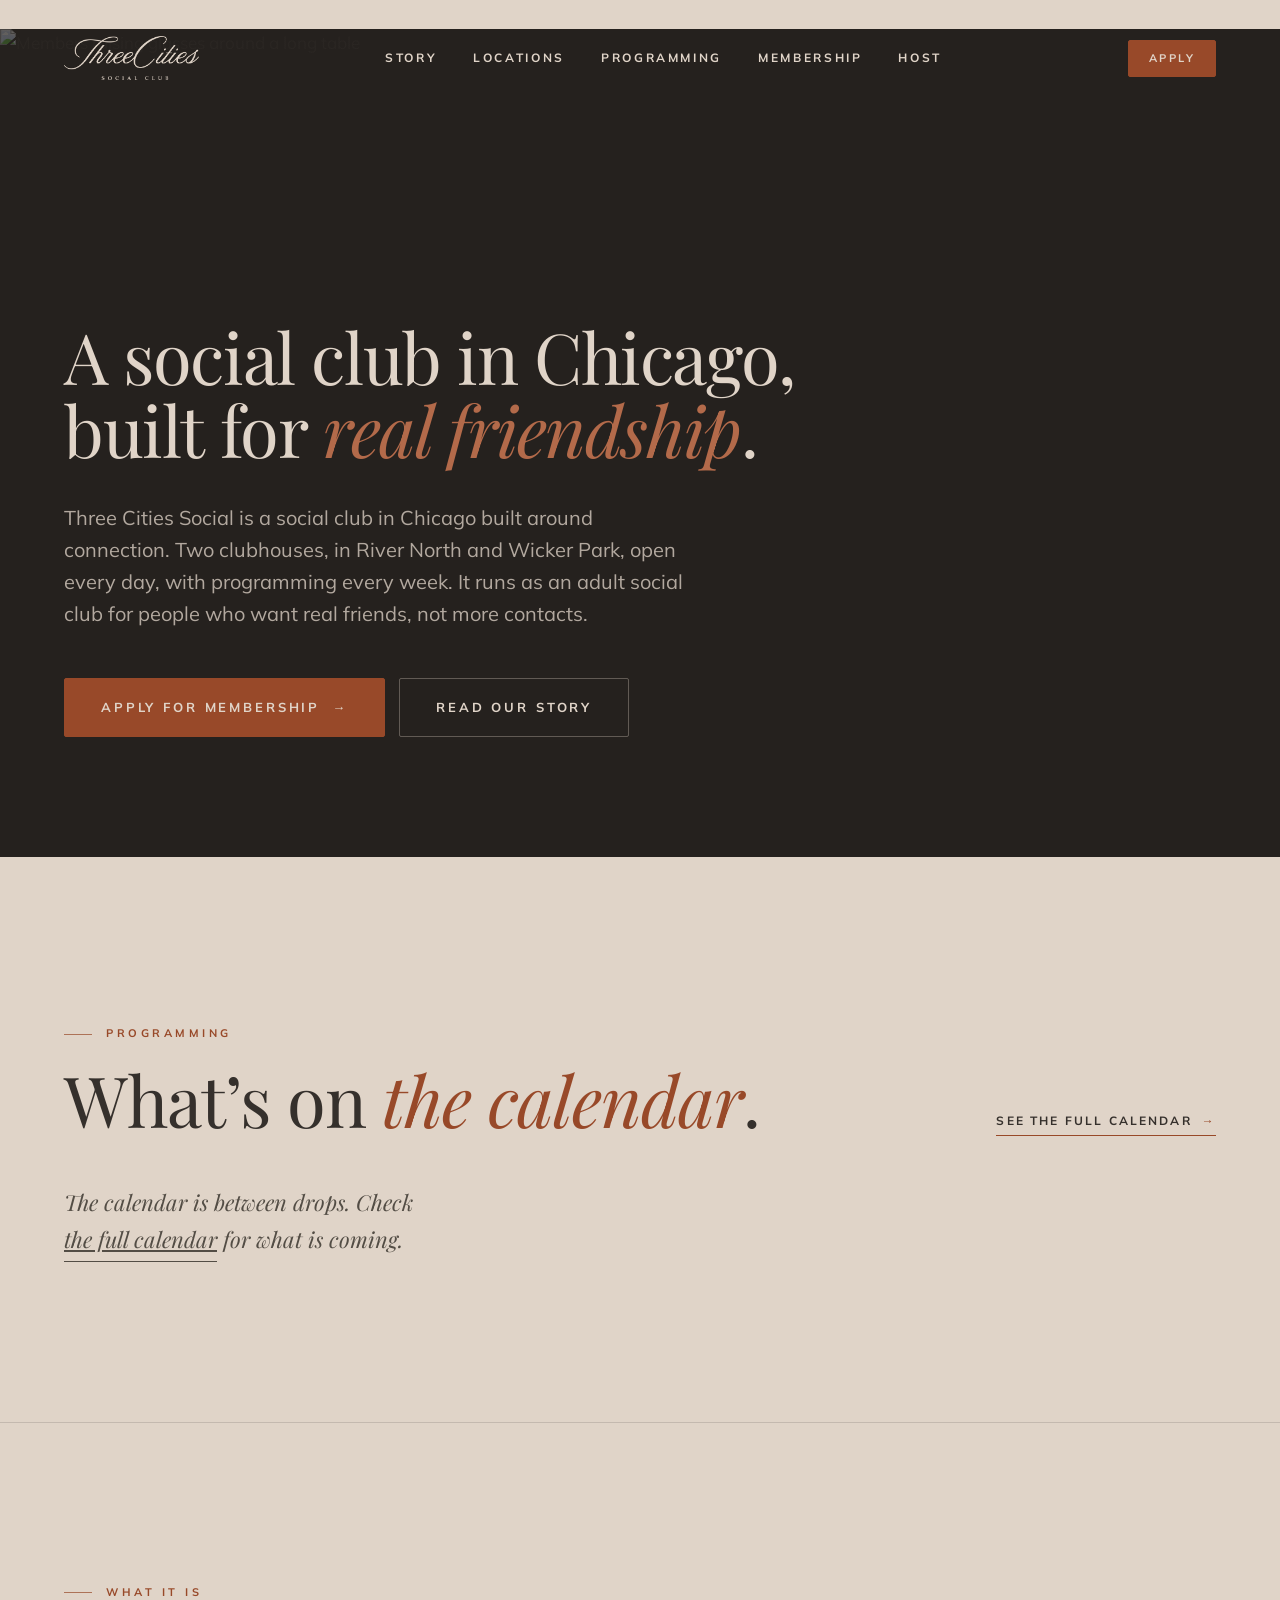
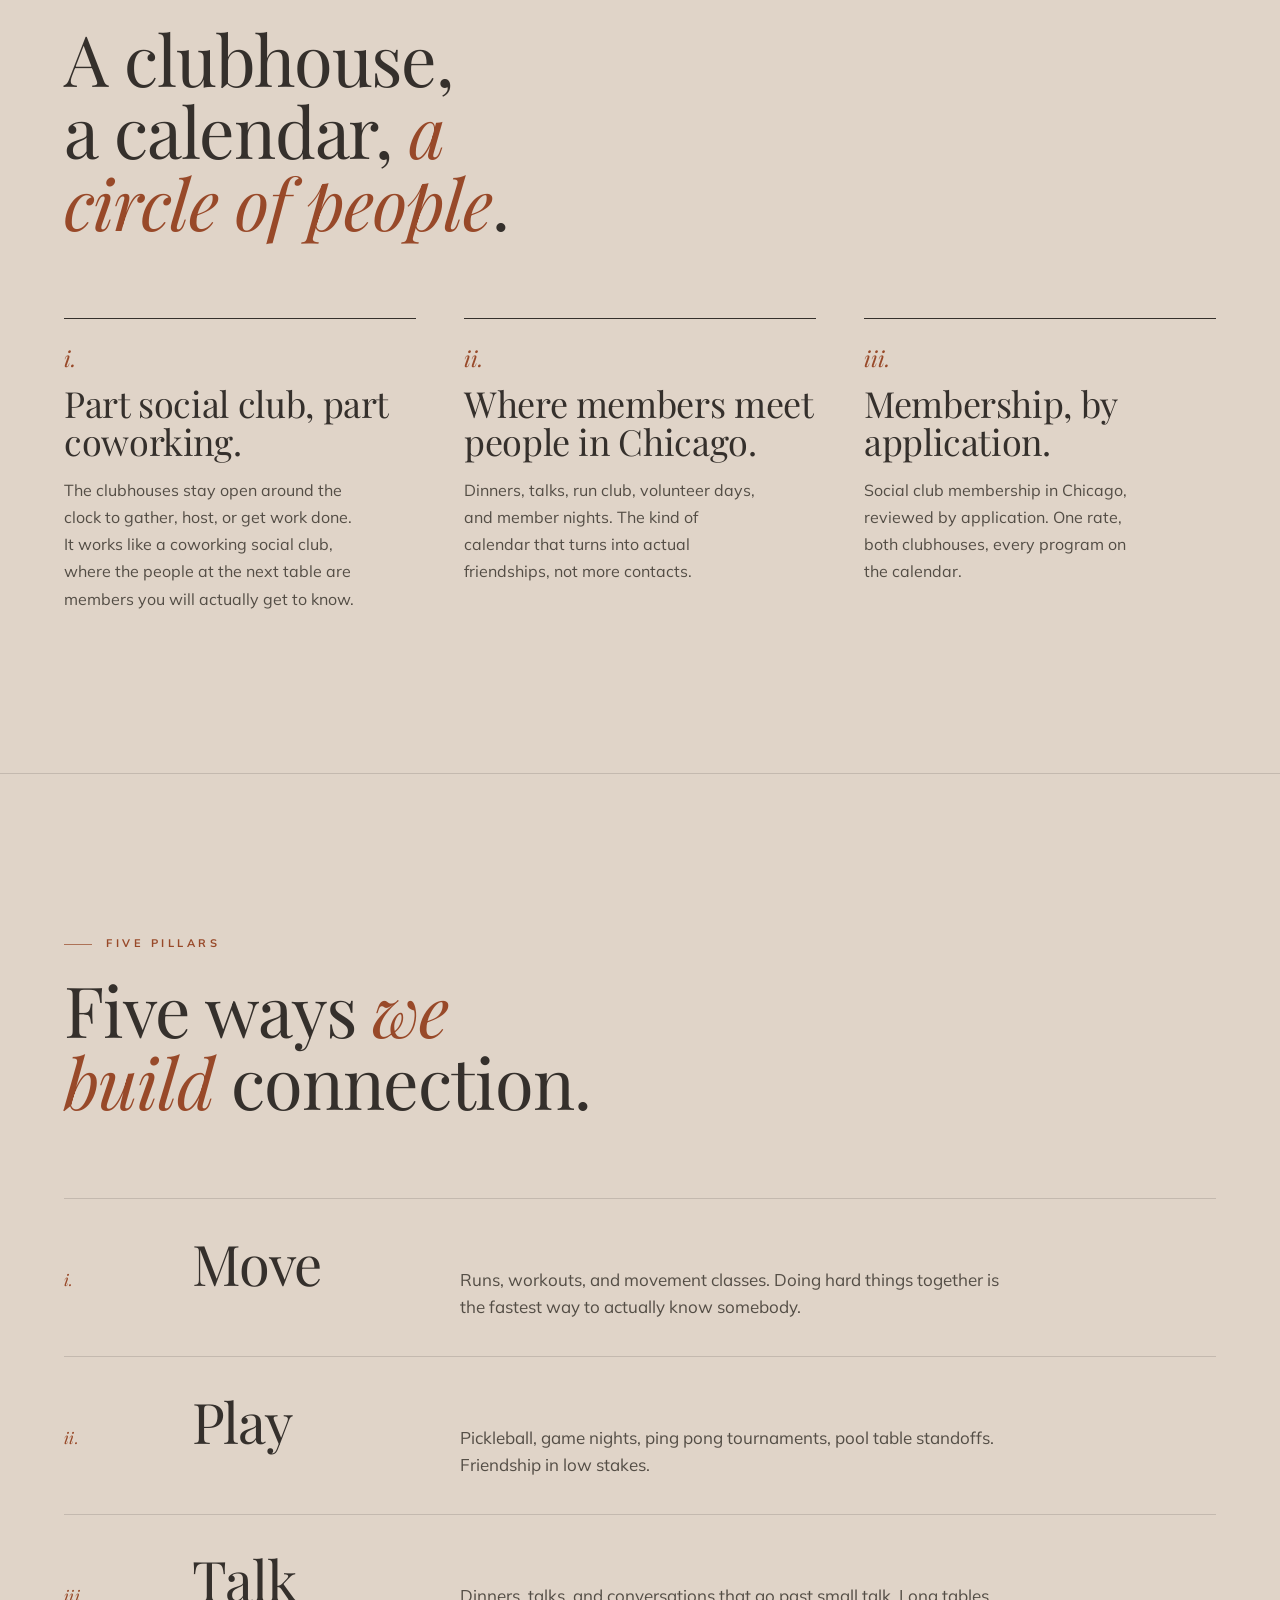
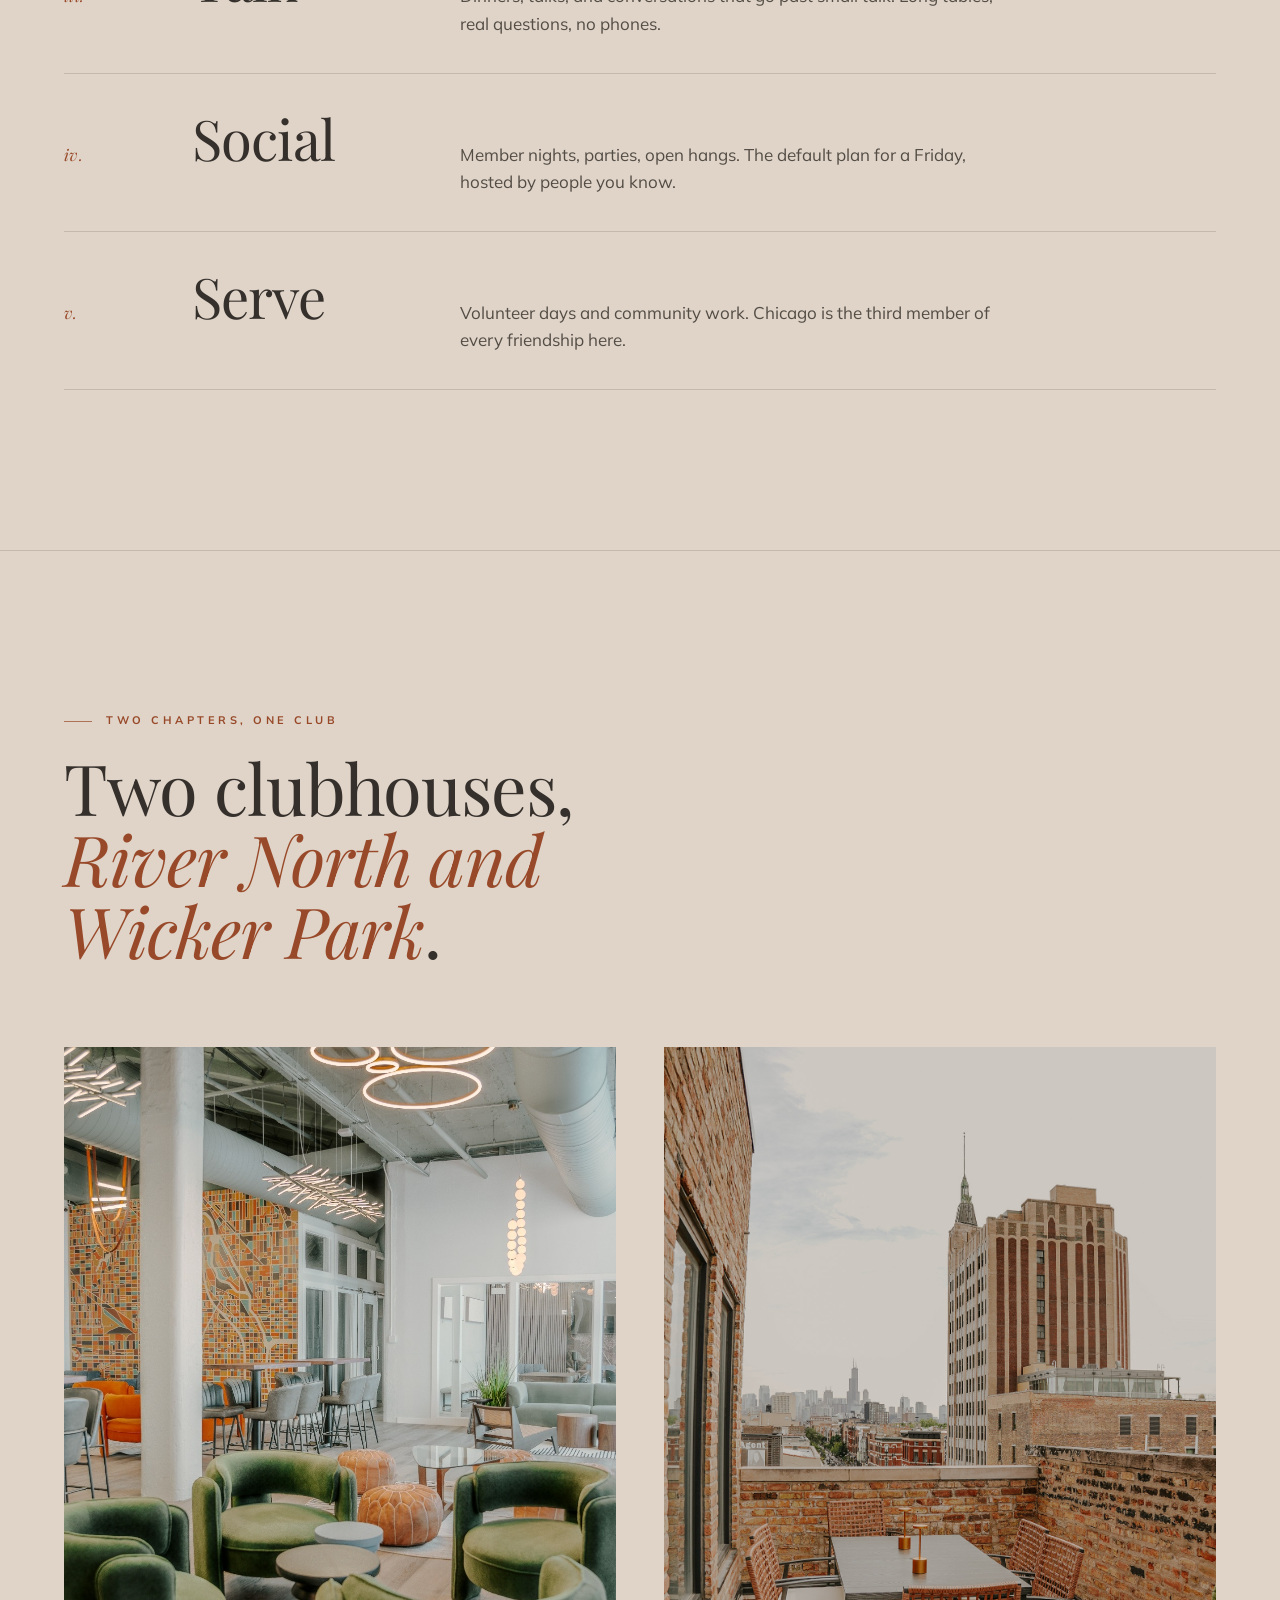
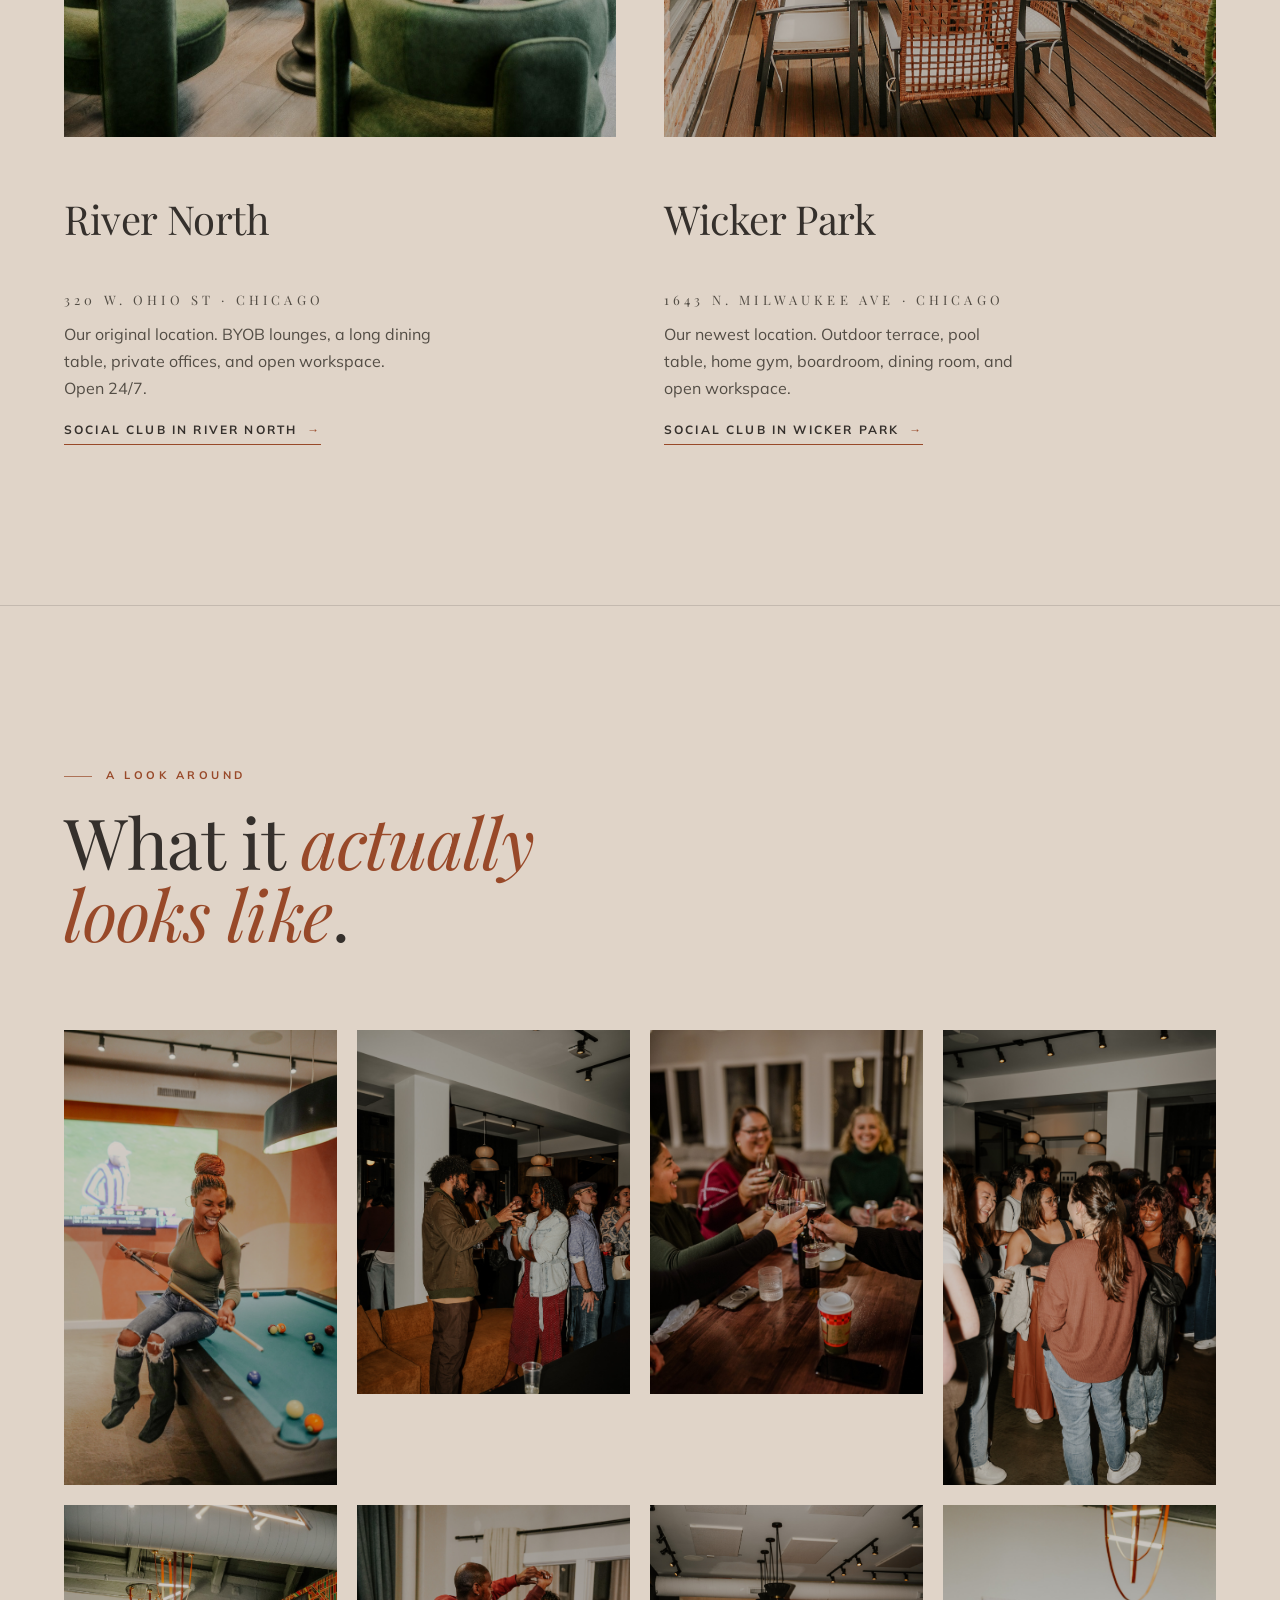
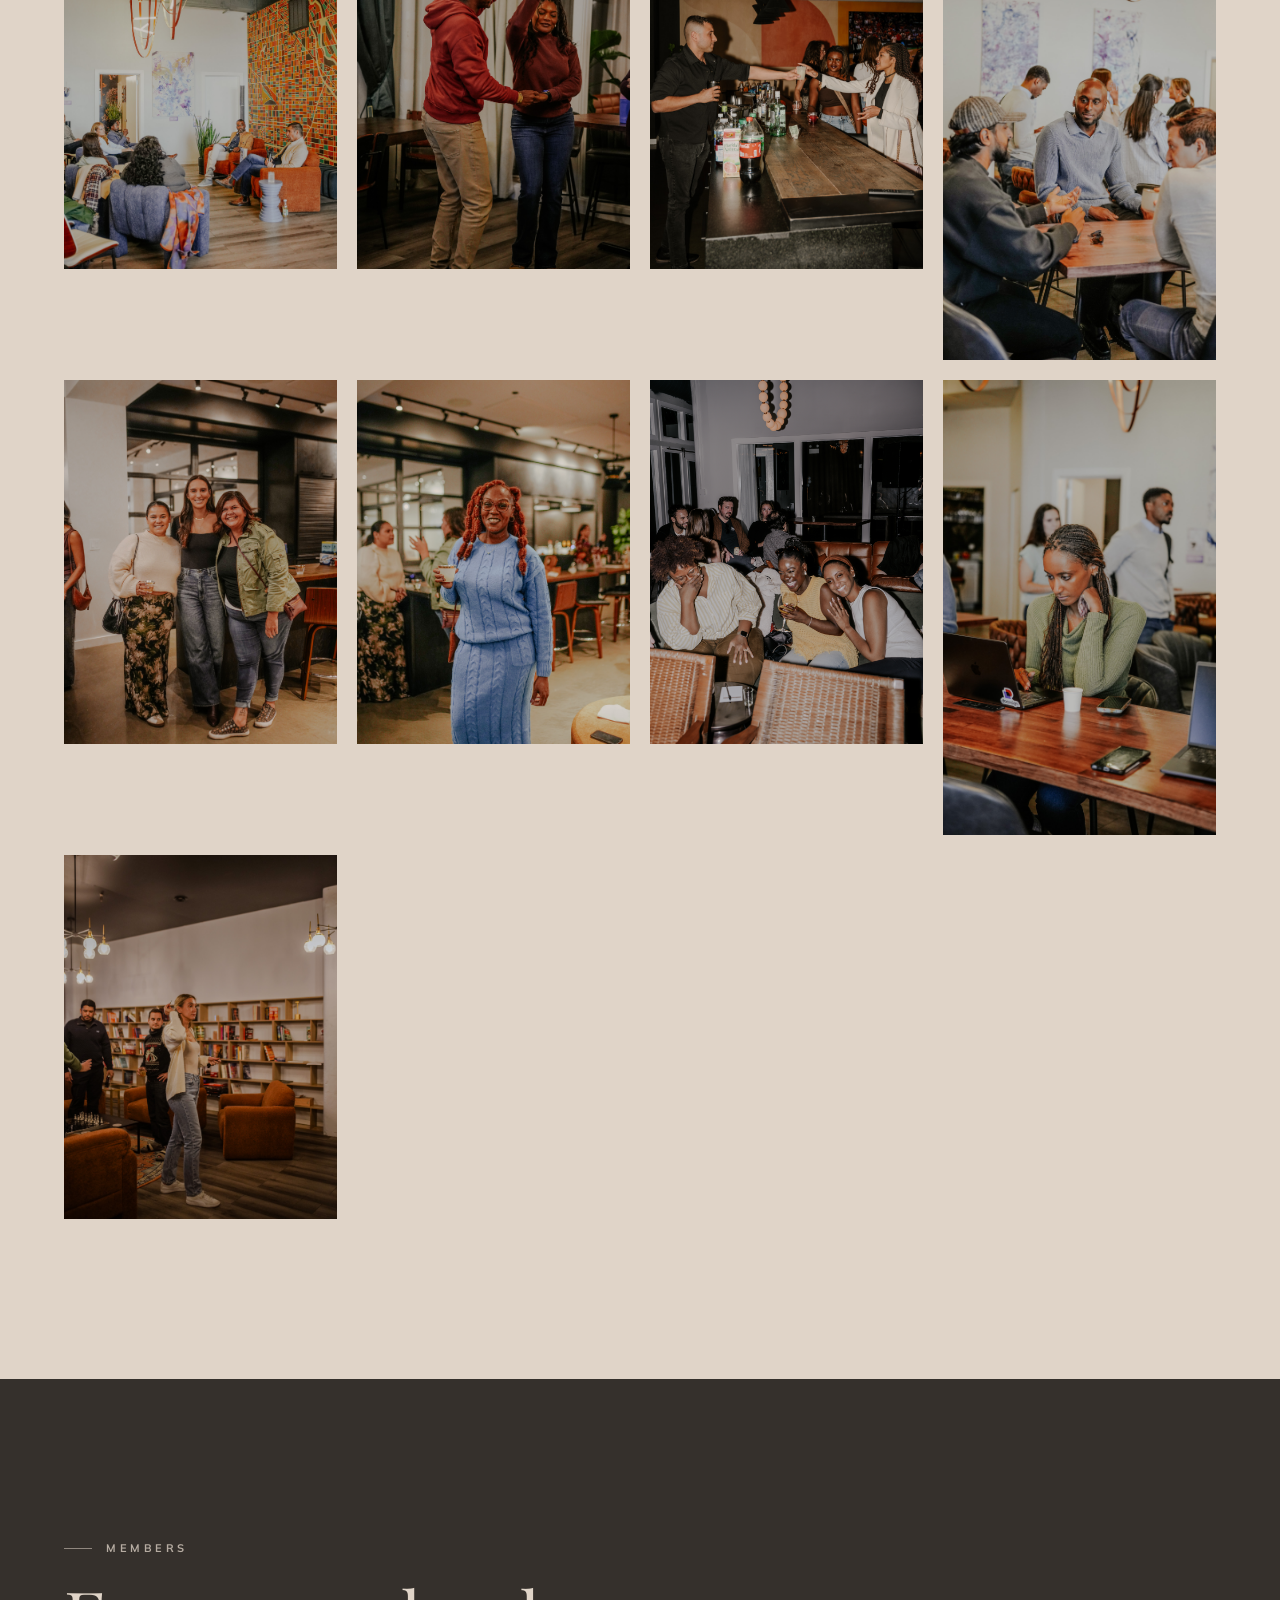
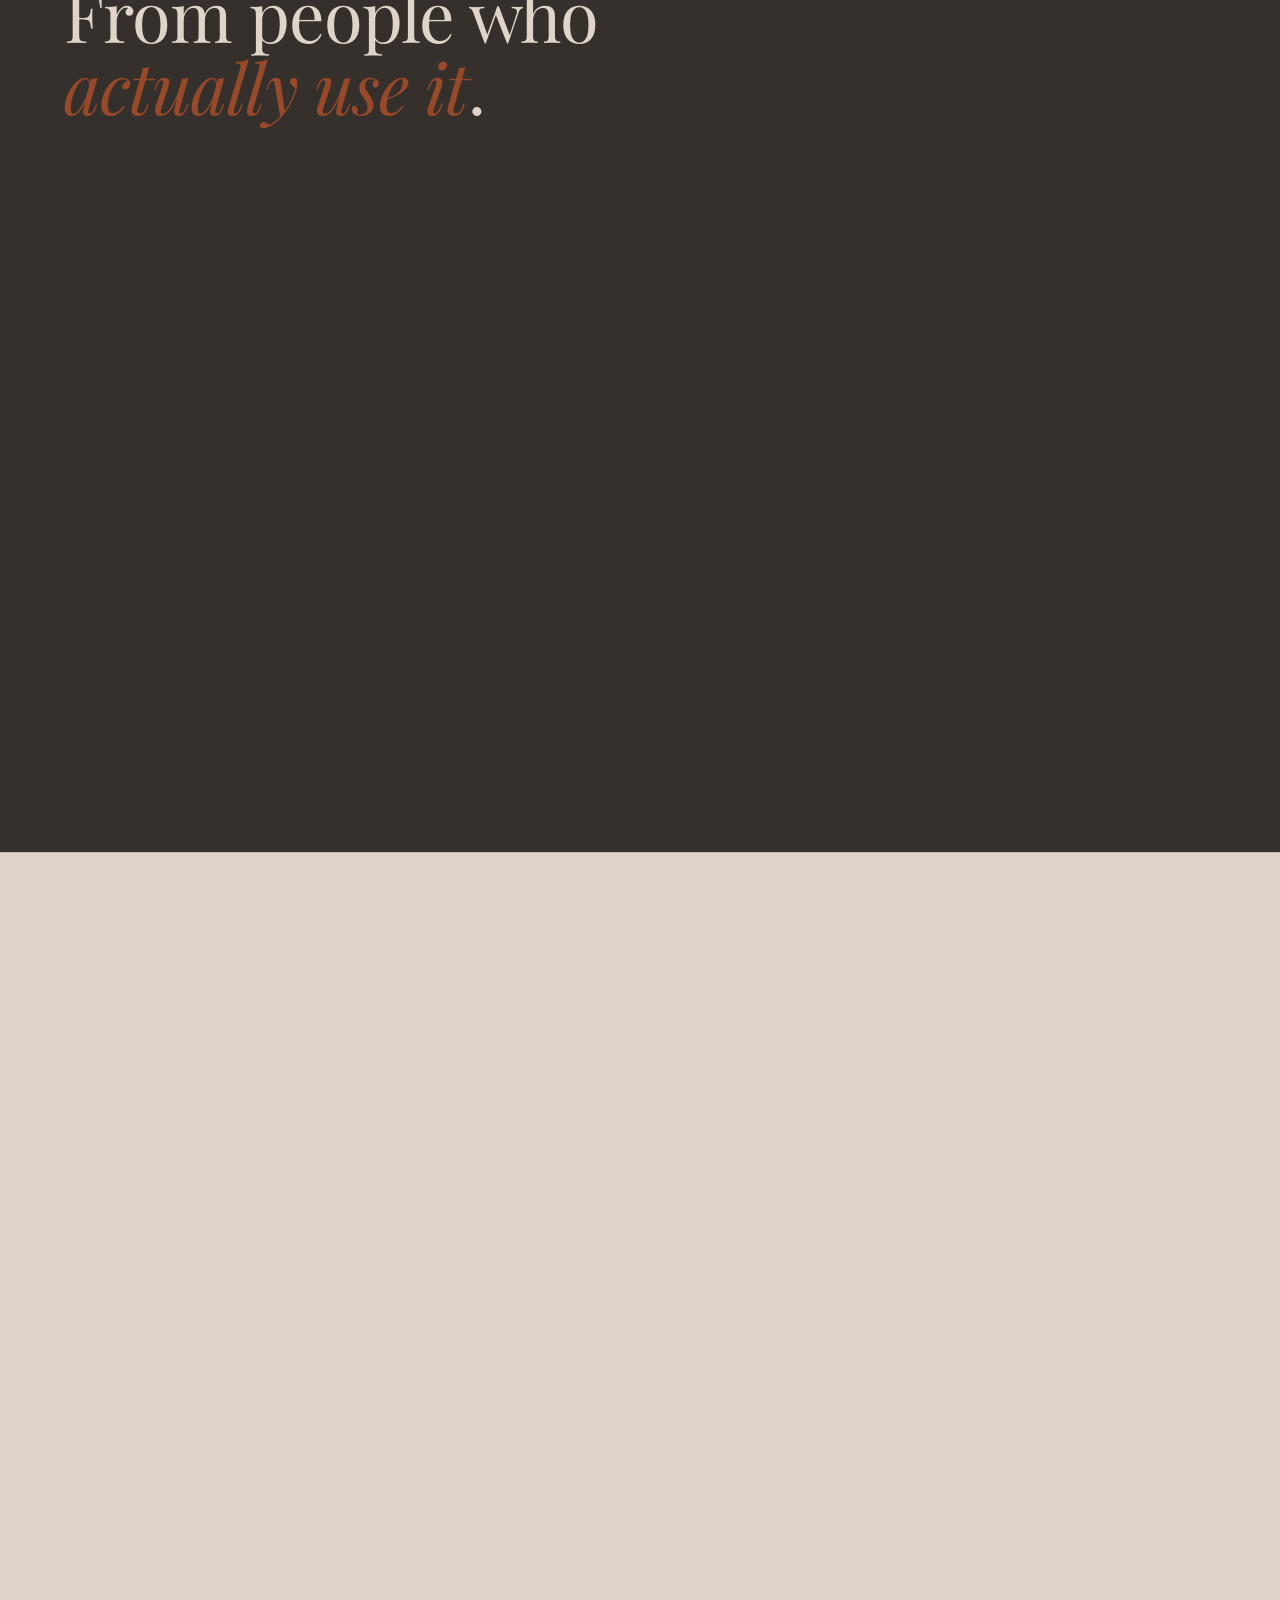
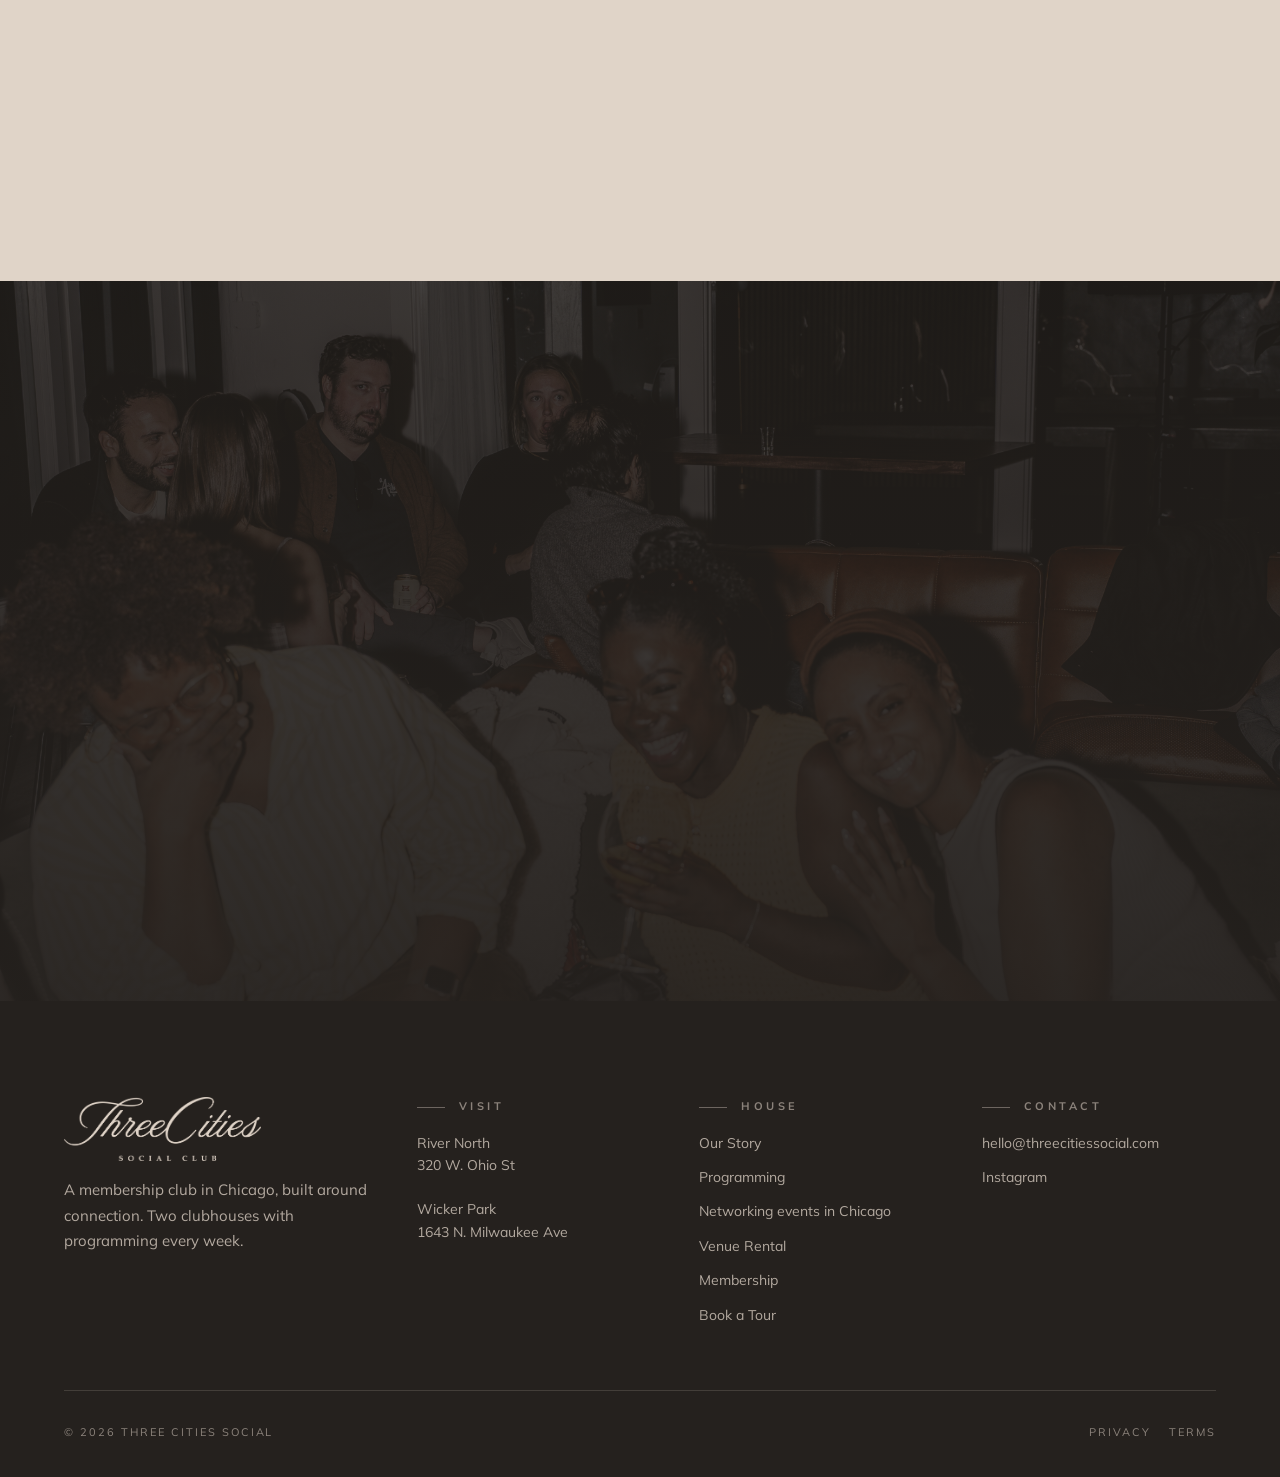
==== site/index.html @ d58b7352 "Initial commit" ====
<!doctype html>
<html lang="en">
<head>
<meta charset="utf-8" />
<meta name="viewport" content="width=device-width, initial-scale=1, viewport-fit=cover" />
<title>Three Cities Social | A Social Club in Chicago for Real Friends</title>
<meta name="description" content="Three Cities Social is a social club in Chicago built around connection. Two clubhouses in River North and Wicker Park, programming every week. Apply to join." />
<!-- SEO -->
<link rel="canonical" href="https://threecitiessocial.com/" />
<meta property="og:type" content="website" />
<meta property="og:site_name" content="Three Cities Social" />
<meta property="og:url" content="https://threecitiessocial.com/" />
<meta property="og:title" content="Three Cities Social | A Social Club in Chicago for Real Friends" />
<meta property="og:description" content="Three Cities Social is a social club in Chicago built around connection. Two clubhouses in River North and Wicker Park, programming every week. Apply to join." />
<meta property="og:image" content="https://images.squarespace-cdn.com/content/v1/68beeb47f4532e51e24b78f6/63d46ab3-a099-4526-b0cb-5759823ed937/TC+Nov+Event-44.jpg?format=2000w" />
<meta name="twitter:card" content="summary_large_image" />
<meta name="twitter:title" content="Three Cities Social. A Membership Club in Chicago." />
<meta name="twitter:description" content="A community for adults who want real friends in Chicago. Two clubhouses, programming every week. Apply for membership." />
<meta name="twitter:image" content="https://images.squarespace-cdn.com/content/v1/68beeb47f4532e51e24b78f6/63d46ab3-a099-4526-b0cb-5759823ed937/TC+Nov+Event-44.jpg?format=2000w" />


<link rel="icon" type="image/png" href="../assets/icons/mark-black.png" />
<link rel="apple-touch-icon" href="../assets/icons/mark-black.png" />
<link rel="stylesheet" href="styles.css" />

<style>
/* ====== Page-specific styles ====== */

/* Hero */
.hero {
  position: relative;
  min-height: 92svh;
  display: flex;
  isolation: isolate;
  overflow: hidden;
  background: var(--matte-black-deep);
  margin-top: -88px; /* slide hero up under the transparent nav */
}
.hero::before {
  content: "";
  position: absolute; top: 0; left: 0; right: 0;
  height: 140px;
  z-index: 3;
  pointer-events: none;
  background: linear-gradient(180deg, rgba(37,33,30,0.55) 0%, rgba(37,33,30,0) 100%);
}
.hero__media { position: absolute; inset: 0; z-index: 0; }
.hero__media img {
  position: absolute; inset: 0;
  width: 100%; height: 100%;
  object-fit: cover;
  object-position: center 35%;
  opacity: 0.85;
}
.hero__media::after {
  content: "";
  position: absolute; inset: 0;
  background:
    linear-gradient(180deg, rgba(37,33,30,0.30) 0%, rgba(37,33,30,0.20) 30%, rgba(37,33,30,0.78) 80%, rgba(37,33,30,0.96) 100%);
}
.hero__inner {
  position: relative;
  z-index: 2;
  width: 100%;
  display: flex; flex-direction: column; justify-content: flex-end;
  padding: 140px 22px 64px;
  max-width: var(--container);
  margin: 0 auto;
  color: var(--off-white);
}
@media (min-width: 720px)  { .hero__inner { padding: 180px 40px 96px; } }
@media (min-width: 1100px) { .hero__inner { padding: 200px 64px 120px; } }
.hero__eyebrow {
  font-family: var(--font-sans);
  font-weight: 700;
  font-size: 11px;
  letter-spacing: var(--tracking-widest);
  text-transform: uppercase;
  color: var(--off-white);
  display: inline-flex; align-items: center; gap: 14px;
  margin-bottom: 36px;
}
.hero__eyebrow::before {
  content: ""; width: 32px; height: 1px; background: var(--autumn-soft);
}
.hero__headline {
  color: var(--off-white);
  max-width: 22ch;
  font-size: clamp(40px, 5.5vw, 76px);
  line-height: 1.04;
}
.hero__headline em { color: var(--autumn-soft); font-style: italic; }
.hero__sub {
  margin-top: 36px;
  color: var(--fg-inverse-muted);
  max-width: 52ch;
  font-style: normal;
  font-family: var(--font-sans);
  font-weight: 400;
  font-size: clamp(17px, 1.7vw, 20px);
  line-height: 1.6;
}
.hero__actions {
  margin-top: 48px;
  display: flex; flex-wrap: wrap; gap: 14px;
  align-items: center;
}
.hero__caption {
  position: absolute;
  left: 22px; bottom: 24px;
  z-index: 3;
  font-size: 10px;
  letter-spacing: var(--tracking-wider);
  text-transform: uppercase;
  color: rgba(224,212,200,0.55);
  font-family: var(--font-sans);
  font-weight: 600;
  display: flex; align-items: center; gap: 12px;
}
@media (min-width: 720px) { .hero__caption { left: 40px; bottom: 32px; } }
.hero__caption::before {
  content: ""; width: 20px; height: 1px; background: rgba(224,212,200,0.4);
}

/* Story snippet */
.story-snippet {
  display: grid;
  grid-template-columns: 1fr;
  gap: 48px;
}
@media (min-width: 900px) {
  .story-snippet {
    grid-template-columns: 1fr 1.3fr;
    gap: 96px;
    align-items: start;
  }
}
.story-snippet__left { display: flex; flex-direction: column; gap: 24px; }
.story-snippet__right { display: flex; flex-direction: column; gap: 32px; }
.story-snippet__right p { font-size: 19px; line-height: 1.7; }
.story-snippet__right p + p { margin-top: 6px; }
.story-snippet .h-sub em { font-style: normal; color: var(--accent); font-weight: 400; }

/* What it is — three column */
.threecol {
  display: grid;
  gap: 32px;
  grid-template-columns: 1fr;
}
@media (min-width: 760px) { .threecol { grid-template-columns: repeat(3, 1fr); gap: 48px; } }
.facet {
  display: flex; flex-direction: column; gap: 16px;
  padding-top: 28px;
  border-top: 1px solid var(--line-strong);
}
.facet__num {
  font-family: var(--font-display);
  font-weight: 400;
  font-style: italic;
  font-size: 22px;
  color: var(--accent);
  line-height: 1;
}
.facet__title {
  font-family: var(--font-display);
  font-weight: 400;
  font-size: clamp(28px, 3vw, 36px);
  line-height: 1.05;
  letter-spacing: -0.01em;
  color: var(--fg);
  margin: 0;
}
.facet__copy { color: var(--fg-muted); font-size: 16px; max-width: 30ch; }

/* Five pillars */
.pillars { border-top: 1px solid var(--line); }
.pillar {
  display: grid;
  grid-template-columns: 1fr;
  gap: 10px;
  padding: 28px 0;
  border-bottom: 1px solid var(--line);
  align-items: start;
}
.pillar__index {
  font-family: var(--font-display);
  font-style: italic;
  font-weight: 400;
  font-size: 16px;
  color: var(--accent);
  letter-spacing: 0.02em;
}
.pillar__name {
  font-family: var(--font-display);
  font-weight: 400;
  font-size: clamp(34px, 7vw, 44px);
  line-height: 1;
  letter-spacing: -0.015em;
  color: var(--fg);
  margin: 0;
}
.pillar__copy {
  font-size: 16px;
  color: var(--fg-muted);
  max-width: 56ch;
  line-height: 1.6;
}
@media (min-width: 760px) {
  .pillar {
    grid-template-columns: 80px 220px 1fr;
    gap: 48px;
    align-items: baseline;
    padding: 36px 0;
  }
  .pillar__name { font-size: clamp(40px, 4.6vw, 56px); }
  .pillar__copy { font-size: 17px; }
}

/* Clubhouses preview */
.clubhouses {
  display: grid;
  grid-template-columns: 1fr;
  gap: 32px;
}
@media (min-width: 900px) {
  .clubhouses { grid-template-columns: 1fr 1fr; gap: 48px; }
}
.clubhouse { display: flex; flex-direction: column; gap: 22px; }
.clubhouse__photo {
  aspect-ratio: 4/5;
  position: relative;
  overflow: hidden;
  background: var(--ink-700);
  display: block;
  text-decoration: none;
  border: 0;
}
.clubhouse__photo img {
  position: absolute; inset: 0;
  width: 100%; height: 100%;
  object-fit: cover;
  transition: transform 720ms var(--ease-out);
}
.clubhouse:hover .clubhouse__photo img { transform: scale(1.025); }
.clubhouse__body { display: flex; flex-direction: column; gap: 10px; }
.clubhouse__name {
  font-family: var(--font-display);
  font-weight: 400;
  font-size: 40px;
  line-height: 1;
  letter-spacing: -0.01em;
  color: var(--fg);
}
.clubhouse__addr {
  font-family: var(--font-display);
  font-weight: 400;
  font-size: 13px;
  letter-spacing: var(--tracking-widest);
  text-transform: uppercase;
  color: var(--fg-muted);
}
.clubhouse__copy {
  font-size: 16px;
  color: var(--fg-muted);
  max-width: 38ch;
}

/* Testimonials */
.quotes {
  display: grid;
  grid-template-columns: 1fr;
  gap: 32px;
}
@media (min-width: 820px) { .quotes { grid-template-columns: repeat(3, 1fr); gap: 32px; } }
.quote {
  display: flex; flex-direction: column; gap: 28px;
  padding-top: 28px;
  border-top: 1px solid var(--line-inverse-strong);
}
.quote__text {
  font-family: var(--font-display);
  font-weight: 400;
  font-size: 24px;
  line-height: 1.35;
  color: var(--off-white);
  margin: 0;
  text-wrap: pretty;
  font-style: italic;
}
.quote__attr {
  display: flex; flex-direction: column; gap: 4px;
  font-size: 11px;
  letter-spacing: var(--tracking-wider);
  text-transform: uppercase;
  color: var(--fg-inverse-subtle);
  font-weight: 700;
  margin-top: auto;
}
.quote__name { color: var(--off-white); font-size: 12px; letter-spacing: var(--tracking-wider); }

/* This week ticker */
.ticker__head {
  display: flex; align-items: end; justify-content: space-between;
  gap: 24px; flex-wrap: wrap;
  margin-bottom: 48px;
}

/* Typographic event card (no photo, no meta line). Date + title only.
   Cards stretch to equal height so the three sit on a clean grid. */
.event-card--text {
  padding-top: 12px;
  min-height: 220px;
}
.event-card--text .event-card__body {
  padding: 40px 32px 44px;
  gap: 14px;
  justify-content: flex-start;
}
.event-card--text .event-card__day {
  font-size: 16px;
}
.event-card--text .event-card__title {
  font-size: clamp(30px, 3.2vw, 38px);
  line-height: 1.05;
}
.event-card__title a {
  color: inherit;
  text-decoration: none;
  border-bottom: 1px solid var(--accent);
  padding-bottom: 2px;
  transition: color 220ms;
}
.event-card__title a:hover { color: var(--accent); }
.event-card__rsvp {
  display: inline-flex;
  align-items: center;
  gap: 8px;
  font-family: var(--font-sans);
  font-weight: 700;
  font-size: 11px;
  letter-spacing: 0.18em;
  text-transform: uppercase;
  color: var(--accent);
  text-decoration: none;
  border: 0;
  margin-top: 14px;
  align-self: flex-start;
  transition: opacity 220ms;
}
.event-card__rsvp:hover { opacity: 0.7; }
.event-card__rsvp .arrow { transition: transform 280ms var(--ease-out); }
.event-card__rsvp:hover .arrow { transform: translateX(4px); }
@media (min-width: 760px) {
  .event-card--text { min-height: 260px; }
}

/* Programming cards — 3-column grid with photo at top.
   Mobile: 1 column. Tablet+: 3 columns. */
.event-grid {
  display: grid;
  grid-template-columns: 1fr;
  gap: 24px;
}
@media (min-width: 760px) {
  .event-grid { grid-template-columns: repeat(3, 1fr); gap: 32px; }
}
.event-card {
  display: flex; flex-direction: column;
  border: 1px solid var(--line);
  background: var(--bg-raised);
  transition: transform 320ms var(--ease-out), background 220ms;
}
.event-card:hover { transform: translateY(-2px); background: var(--paper-50); }
.event-card__photo {
  position: relative;
  aspect-ratio: 4/3;
  background: var(--ink-700);
  overflow: hidden;
}
.event-card__photo img {
  position: absolute; inset: 0;
  width: 100%; height: 100%;
  object-fit: cover;
  transition: transform 720ms var(--ease-out);
}
.event-card:hover .event-card__photo img { transform: scale(1.03); }
.event-card__photo--placeholder {
  display: flex; align-items: center; justify-content: center;
  background:
    radial-gradient(ellipse at 35% 35%, rgba(183,153,122,0.35) 0%, transparent 55%),
    linear-gradient(160deg, var(--matte-gold), var(--matte-black));
  color: var(--off-white);
  font-family: var(--font-display);
  font-style: italic;
  font-size: 14px;
  letter-spacing: 0.04em;
  text-align: center;
  padding: 16px;
  opacity: 0.85;
}
.event-card__body {
  padding: 24px 26px 28px;
  display: flex; flex-direction: column; gap: 12px;
  flex: 1;
}
.event-card__day {
  font-family: var(--font-display);
  font-style: italic;
  font-size: 18px;
  color: var(--accent);
}
.event-card__title {
  font-family: var(--font-display);
  font-weight: 400;
  font-size: 28px;
  line-height: 1.1;
  letter-spacing: -0.01em;
  color: var(--fg);
  margin: 0;
}
.event-card__copy {
  font-size: 14px;
  color: var(--fg-muted);
  line-height: 1.6;
}
.event-card__meta {
  display: flex; flex-wrap: wrap; gap: 6px 14px;
  font-family: var(--font-sans);
  font-weight: 700;
  font-size: 11px;
  letter-spacing: var(--tracking-wider);
  text-transform: uppercase;
  color: var(--fg-subtle);
  margin-top: auto;
  padding-top: 8px;
}
.event-card__meta span + span::before {
  content: "·"; margin-right: 12px; color: var(--fg-faint);
}

/* Gallery — vertical only. */
.gallery {
  display: grid;
  grid-template-columns: repeat(2, 1fr);
  gap: 12px;
  grid-auto-flow: dense;
}
@media (min-width: 760px)  { .gallery { grid-template-columns: repeat(4, 1fr); gap: 16px; } }
@media (min-width: 1100px) { .gallery { gap: 20px; } }
.gallery figure {
  margin: 0;
  overflow: hidden;
  position: relative;
  background: var(--ink-700);
  aspect-ratio: 3/4;
}
.gallery img {
  display: block;
  width: 100%; height: 100%;
  object-fit: cover;
  transition: transform 720ms var(--ease-out);
}
.gallery figure:hover img { transform: scale(1.03); }
/* Occasional taller portrait variant for rhythm. */
.gallery .g-tall { aspect-ratio: 3/5; }
@media (max-width: 759px) {
  .gallery .g-tall { aspect-ratio: 3/4; }
}

/* Membership */
.membership {
  display: grid;
  grid-template-columns: 1fr;
  gap: 56px;
  align-items: start;
}
@media (min-width: 880px) {
  .membership {
    grid-template-columns: 1.15fr 1fr;
    gap: 96px;
  }
}
.membership__left { display: flex; flex-direction: column; gap: 32px; }
.price {
  display: flex; align-items: baseline; gap: 8px;
  font-family: var(--font-display);
  font-weight: 300;
  color: var(--fg);
  letter-spacing: -0.02em;
}
.price__amount { font-size: clamp(80px, 12vw, 144px); line-height: 0.9; }
.price__unit {
  font-size: 18px; color: var(--fg-muted); letter-spacing: 0;
  font-family: var(--font-sans); font-weight: 400;
}
.price-couple {
  font-family: var(--font-sans);
  font-weight: 500;
  font-size: 12px;
  letter-spacing: var(--tracking-wider);
  text-transform: uppercase;
  color: var(--accent);
  margin-top: -8px;
}
.benefits {
  list-style: none;
  padding: 0; margin: 0;
  display: flex; flex-direction: column;
  border-top: 1px solid var(--line);
}
.benefits li {
  padding: 18px 0;
  border-bottom: 1px solid var(--line);
  font-size: 16px;
  color: var(--fg);
  display: flex; gap: 18px;
  align-items: baseline;
}
.benefits li .benefit-num {
  font-family: var(--font-display);
  font-style: italic;
  font-size: 14px;
  color: var(--accent);
  flex-shrink: 0;
  width: 22px;
}

/* Closing CTA */
.closer {
  position: relative;
  min-height: 80svh;
  display: flex;
  align-items: center; justify-content: center;
  isolation: isolate;
  overflow: hidden;
  background: var(--matte-black-deep);
  color: var(--off-white);
  text-align: center;
}
.closer__media { position: absolute; inset: 0; z-index: 0; }
.closer__media img {
  width: 100%; height: 100%; object-fit: cover; opacity: 0.45;
}
.closer__media::after {
  content: ""; position: absolute; inset: 0;
  background: linear-gradient(180deg, rgba(37,33,30,0.55), rgba(37,33,30,0.88));
}
.closer__inner {
  position: relative; z-index: 1;
  max-width: 760px;
  padding: 0 22px;
  display: flex; flex-direction: column; gap: 32px;
  align-items: center;
}
.closer .h-section { color: var(--off-white); }
.closer .h-section em { color: var(--autumn-soft); }
</style>
<script type="application/ld+json">{"@context":"https://schema.org","@type":"Organization","name":"Three Cities Social","alternateName":"Three Cities Social Club","url":"https://threecitiessocial.com","logo":"https://threecitiessocial.com/assets/logos/wordmark-wide-black.png","description":"A membership club in Chicago, built around real connection. Two clubhouses, programming every week.","sameAs":["https://instagram.com/threecitiessocial"],"location":[{"@type":"Place","name":"Three Cities Social - River North","address":{"@type":"PostalAddress","streetAddress":"320 W. Ohio St","addressLocality":"Chicago","addressRegion":"IL","postalCode":"60654","addressCountry":"US"}},{"@type":"Place","name":"Three Cities Social - Wicker Park","address":{"@type":"PostalAddress","streetAddress":"1643 N. Milwaukee Ave","addressLocality":"Chicago","addressRegion":"IL","postalCode":"60647","addressCountry":"US"}}],"contactPoint":{"@type":"ContactPoint","email":"hello@threecitiessocial.com","contactType":"Customer Service"}}</script>
</head>
<body>

<!-- ============================== NAV ============================== -->
<header class="nav nav--over-hero" id="site-nav" data-screen-label="01 Nav">
  <div class="nav__inner">
    <a class="nav__brand wordmark wordmark--nav" href="index.html" aria-label="Three Cities Social home">
      <img class="nav__logo--dark"  src="../assets/logos/wordmark-wide-black.png" alt="Three Cities Social" />
      <img class="nav__logo--cream" src="../assets/logos/wordmark-wide-cream.png" alt="" aria-hidden="true" />
    </a>
    <nav class="nav__menu" aria-label="Primary">
      <a href="story.html">Story</a>
      <span class="nav__has-dropdown">
        <a href="locations.html">Locations</a>
        <span class="nav__dropdown">
          <a href="river-north.html">River North</a>
          <a href="wicker-park.html">Wicker Park</a>
        </span>
      </span>
      <span class="nav__has-dropdown">
        <a href="events.html">Programming</a>
        <span class="nav__dropdown">
          <a href="events.html">Calendar</a>
          <a href="networking-events-chicago.html">Networking Events</a>
        </span>
      </span>
      <a href="membership.html">Membership</a>
      <span class="nav__has-dropdown">
        <a href="host.html">Host</a>
        <span class="nav__dropdown">
          <a href="host.html">Venue Rental</a>
          <a href="host-a-dinner.html">Host a Dinner</a>
        </span>
      </span>
    </nav>
    <div class="nav__right">
      <a href="membership.html#apply" class="btn btn--accent nav__cta">Apply</a>
      <button class="nav__toggle" aria-label="Open menu" aria-expanded="false" data-toggle-drawer>
        <span></span>
      </button>
    </div>
  </div>
</header>

<!-- Mobile drawer -->
<aside class="nav__drawer" id="nav-drawer" aria-hidden="true">
  <button class="nav__drawer-close" aria-label="Close menu" data-close-drawer>&times;</button>
  <a href="story.html">Story</a>
  <a href="locations.html">Locations</a>
  <a href="river-north.html" class="nav__drawer-sub">River North</a>
  <a href="wicker-park.html" class="nav__drawer-sub">Wicker Park</a>
  <a href="events.html">Programming</a>
  <a href="networking-events-chicago.html" class="nav__drawer-sub">Networking Events</a>
  <a href="membership.html">Membership</a>
  <a href="host.html">Venue Rental</a>
  <a href="host-a-dinner.html" class="nav__drawer-sub">Host a Dinner</a>
  <a href="membership.html#apply" class="btn btn--accent">Apply for Membership</a>
</aside>

<!-- ============================== HERO ============================== -->
<section class="hero" id="top" data-screen-label="02 Hero">
  <div class="hero__media" aria-hidden="true">
    <img src="https://images.squarespace-cdn.com/content/v1/68beeb47f4532e51e24b78f6/63d46ab3-a099-4526-b0cb-5759823ed937/TC+Nov+Event-44.jpg?format=2500w" alt="Members raising glasses around a long table" />
  </div>

  <div class="hero__inner">
    <h1 class="h-display hero__headline reveal" style="--delay: 80ms">
      A social club in Chicago, built for <em>real friendship</em>.
    </h1>
    <p class="hero__sub reveal" style="--delay: 160ms">
      Three Cities Social is a social club in Chicago built around connection. Two clubhouses, in River North and Wicker Park, open every day, with programming every week. It runs as an adult social club for people who want real friends, not more contacts.
    </p>
    <div class="hero__actions reveal" style="--delay: 240ms">
      <a href="membership.html#apply" class="btn btn--accent btn--lg">Apply for Membership <span class="arrow">→</span></a>
      <a href="story.html" class="btn btn--ghost-inverse btn--lg">Read Our Story</a>
    </div>
  </div>

  <!-- Hero caption removed per content cleanup. -->
</section>

<!-- ============================== STORY SNIPPET ============================== -->
<!-- Removed: the story now lives on /story.html so the homepage can earn its way to the CTA faster. -->

<!-- ============================== PROGRAMMING (dynamic) ============================== -->
<section class="section" id="programming" data-screen-label="08 Programming">
  <div class="shell">
    <div class="ticker__head reveal">
      <div class="lockup">
        <span class="eyebrow eyebrow--accent">Programming</span>
        <h2 class="h-section" style="margin-top: 14px;">What&rsquo;s on <em>the calendar</em>.</h2>
      </div>
      <a href="events.html" class="link-arrow">See the full calendar <span class="arrow">→</span></a>
    </div>

    <!-- Populated from events.js. Three upcoming events, one per pillar where possible. -->
    <div class="event-grid" id="home-programming"></div>
  </div>
</section>


<!-- ============================== WHAT IT IS ============================== -->
<section class="section section--rule" data-screen-label="04 What it is">
  <div class="shell">
    <div class="section__head reveal">
      <span class="eyebrow eyebrow--accent">What it is</span>
      <h2 class="h-section">A clubhouse, a calendar, <em>a circle of people</em>.</h2>
    </div>

    <div class="threecol">
      <article class="facet reveal">
        <span class="facet__num">i.</span>
        <h3 class="facet__title">Part social club, part coworking.</h3>
        <p class="facet__copy">The clubhouses stay open around the clock to gather, host, or get work done. It works like a coworking social club, where the people at the next table are members you will actually get to know.</p>
      </article>
      <article class="facet reveal" style="--delay: 100ms">
        <span class="facet__num">ii.</span>
        <h3 class="facet__title">Where members meet people in Chicago.</h3>
        <p class="facet__copy">Dinners, talks, run club, volunteer days, and member nights. The kind of calendar that turns into actual friendships, not more contacts.</p>
      </article>
      <article class="facet reveal" style="--delay: 200ms">
        <span class="facet__num">iii.</span>
        <h3 class="facet__title">Membership, by application.</h3>
        <p class="facet__copy">Social club membership in Chicago, reviewed by application. One rate, both clubhouses, every program on the calendar.</p>
      </article>
    </div>
  </div>
</section>

<!-- ============================== FIVE PILLARS ============================== -->
<section class="section section--rule" data-screen-label="05 Pillars">
  <div class="shell">
    <div class="section__head reveal">
      <span class="eyebrow eyebrow--accent">Five Pillars</span>
      <h2 class="h-section">Five ways <em>we build</em> connection.</h2>
    </div>

    <div class="pillars">
      <article class="pillar reveal">
        <div class="pillar__index">i.</div>
        <div class="pillar__name">Move</div>
        <p class="pillar__copy">Runs, workouts, and movement classes. Doing hard things together is the fastest way to actually know somebody.</p>
      </article>
      <article class="pillar reveal" style="--delay: 80ms">
        <div class="pillar__index">ii.</div>
        <div class="pillar__name">Play</div>
        <p class="pillar__copy">Pickleball, game nights, ping pong tournaments, pool table standoffs. Friendship in low stakes.</p>
      </article>
      <article class="pillar reveal" style="--delay: 160ms">
        <div class="pillar__index">iii.</div>
        <div class="pillar__name">Talk</div>
        <p class="pillar__copy">Dinners, talks, and conversations that go past small talk. Long tables, real questions, no phones.</p>
      </article>
      <article class="pillar reveal" style="--delay: 240ms">
        <div class="pillar__index">iv.</div>
        <div class="pillar__name">Social</div>
        <p class="pillar__copy">Member nights, parties, open hangs. The default plan for a Friday, hosted by people you know.</p>
      </article>
      <article class="pillar reveal" style="--delay: 320ms">
        <div class="pillar__index">v.</div>
        <div class="pillar__name">Serve</div>
        <p class="pillar__copy">Volunteer days and community work. Chicago is the third member of every friendship here.</p>
      </article>
    </div>
  </div>
</section>

<!-- ============================== CLUBHOUSES ============================== -->
<section class="section section--rule" id="clubhouses" data-screen-label="06 Clubhouses">
  <div class="shell">
    <div class="section__head reveal">
      <span class="eyebrow eyebrow--accent">Two Chapters, One Club</span>
      <h2 class="h-section">Two clubhouses, <em>River North and Wicker Park</em>.</h2>
    </div>

    <div class="clubhouses">
      <article class="clubhouse reveal">
        <a href="river-north.html" class="clubhouse__photo" aria-label="River North">
          <img src="../uploads/compressed_A7400003-HDR.jpg" alt="Inside the River North clubhouse, with the lounge and Chicago map mural"th bookshelves and lounge chairs" loading="lazy" />
        </a>
        <div class="clubhouse__body">
          <h3 class="clubhouse__name">River North</h3>
          <span class="clubhouse__addr">320 W. Ohio St &middot; Chicago</span>
          <p class="clubhouse__copy">Our original location. BYOB lounges, a long dining table, private offices, and open workspace. Open 24/7.</p>
          <a href="river-north.html" class="link-arrow" style="align-self:flex-start; margin-top:8px;">Social club in River North <span class="arrow">→</span></a>
        </div>
      </article>

      <article class="clubhouse reveal" style="--delay: 100ms">
        <a href="wicker-park.html" class="clubhouse__photo" aria-label="Wicker Park">
          <img src="../uploads/3%20Cities-077.jpg" alt="The outdoor terrace at the Wicker Park clubhouse with the Chicago skyline behind" loading="lazy" />
        </a>
        <div class="clubhouse__body">
          <h3 class="clubhouse__name">Wicker Park</h3>
          <span class="clubhouse__addr">1643 N. Milwaukee Ave &middot; Chicago</span>
          <p class="clubhouse__copy">Our newest location. Outdoor terrace, pool table, home gym, boardroom, dining room, and open workspace.</p>
          <a href="wicker-park.html" class="link-arrow" style="align-self:flex-start; margin-top:8px;">Social club in Wicker Park <span class="arrow">→</span></a>
        </div>
      </article>
    </div>
  </div>
</section>

<!-- ============================== GALLERY ============================== -->
<section class="section section--rule" data-screen-label="08b Gallery">
  <div class="shell">
    <div class="section__head reveal">
      <span class="eyebrow eyebrow--accent">A Look Around</span>
      <h2 class="h-section">What it <em>actually looks like</em>.</h2>
    </div>

    <!-- Curated, people-only. Vertical orientation only. No duplicates. -->
    <div class="gallery reveal">
      <figure class="g-tall"><img src="../uploads/3Cities%20Grand%20Opening-33.jpg" alt="Member laughing at the pool table" loading="lazy" /></figure>
      <figure><img src="../uploads/TC%20Happy%20Hour-17%20%281%29.jpg" alt="Two members in conversation" loading="lazy" /></figure>
      <figure><img src="../uploads/TC%20Nov%20Event-43.jpg" alt="Members raising glasses at a dinner" loading="lazy" /></figure>
      <figure class="g-tall"><img src="../uploads/TC%20Happy%20Hour-28%20%281%29.jpg" alt="Members mid-laugh at happy hour" loading="lazy" /></figure>

      <figure><img src="../uploads/TC-052.jpg" alt="A panel conversation with the Chicago mural behind" loading="lazy" /></figure>
      <figure><img src="../uploads/3Cities%202-11-85.jpg" alt="Two members dancing" loading="lazy" /></figure>
      <figure><img src="../uploads/TC%20Happy%20Hour-07.jpg" alt="A member ordering a drink at the bar" loading="lazy" /></figure>
      <figure class="g-tall"><img src="../uploads/TC-086.jpg" alt="Three members talking around a table" loading="lazy" /></figure>

      <figure><img src="../uploads/3Cities%20Grand%20Opening-45.jpg" alt="Three members together at the bar" loading="lazy" /></figure>
      <figure><img src="../uploads/3Cities%20Grand%20Opening-50.jpg" alt="A member in conversation" loading="lazy" /></figure>
      <figure><img src="../uploads/3cities_trivia-32.jpg" alt="Members laughing on the couch" loading="lazy" /></figure>
      <figure class="g-tall"><img src="../uploads/TC-095.jpg" alt="A member working on a laptop in the lounge" loading="lazy" /></figure>

      <figure><img src="../uploads/TC%20Nov%20Event-61%20%281%29.jpg" alt="A member throwing darts in the library" loading="lazy" /></figure>
    </div>
  </div>
</section>

<!-- ============================== TESTIMONIALS ============================== -->
<section class="section section--dark" data-screen-label="07 Testimonials">
  <div class="shell">
    <div class="section__head reveal">
      <span class="eyebrow eyebrow--inverse">Members</span>
      <h2 class="h-section" style="color: var(--off-white);">From people who <em>actually use it</em>.</h2>
    </div>

    <div class="quotes">
      <figure class="quote reveal">
        <blockquote class="quote__text">This is the only social club in Chicago that understands what it takes to build meaningful friendships. Perfect entry point for anyone curious. Perfect reset button for anyone needing a new second or third place.</blockquote>
        <figcaption class="quote__attr">
          <span class="quote__name">Umama K.</span>
          <span>Member &middot; December 2024</span>
        </figcaption>
      </figure>
      <figure class="quote reveal" style="--delay: 120ms">
        <blockquote class="quote__text">Joining Three Cities Social has been one of the best decisions I&rsquo;ve made. It&rsquo;s expanded my social circle, introduced me to new interests, and brought so much joy into my life. The events are fun, welcoming, and full of amazing people.</blockquote>
        <figcaption class="quote__attr">
          <span class="quote__name">Jacqui P.</span>
          <span>Member &middot; June 2025</span>
        </figcaption>
      </figure>
      <figure class="quote reveal" style="--delay: 240ms">
        <blockquote class="quote__text">I&rsquo;m in my 30s and recently moved from Atlanta. I tried a few other social clubs. This is the only one that delivers on the people, the experiences, and the spaces. The members share the same values, wanting to connect on a deeper level and enjoy everything Chicago has to offer.</blockquote>
        <figcaption class="quote__attr">
          <span class="quote__name">A recent member</span>
          <span>Atlanta to Chicago</span>
        </figcaption>
      </figure>
    </div>
  </div>
</section>


<!-- ============================== MEMBERSHIP ============================== -->
<section class="section section--rule" id="membership" data-screen-label="09 Membership">
  <div class="shell">
    <div class="section__head reveal">
      <span class="eyebrow eyebrow--accent">Membership</span>
      <h2 class="h-section">One membership. <em>Full access.</em></h2>
    </div>

    <div class="membership">
      <div class="membership__left reveal">
        <div class="price">
          <span class="price__amount">$249</span>
          <span class="price__unit">/ month</span>
        </div>
        <span class="price-couple">Couples &middot; $299 / month</span>
        <p class="p-large p-muted" style="max-width: 38ch;">
          One rate. Both clubhouses. Most programs on the calendar. No initiation fee. Month to month.
        </p>
        <div style="display:flex; gap:14px; flex-wrap:wrap; margin-top: 8px;">
          <a href="membership.html#apply" class="btn btn--accent btn--lg">Apply for Membership <span class="arrow">→</span></a>
          <a href="membership.html" class="btn btn--ghost btn--lg">See What is Included</a>
        </div>
      </div>

      <ul class="benefits reveal" style="--delay: 100ms">
        <li><span class="benefit-num">i.</span> Daily access to both clubhouses.</li>
        <li><span class="benefit-num">ii.</span> Most weekly programming included.</li>
        <li><span class="benefit-num">iii.</span> Bring two guests at any time, at no extra cost.</li>
        <li><span class="benefit-num">iv.</span> Member directory and intros.</li>
        <li><span class="benefit-num">v.</span> Host your own gatherings at the clubhouses.</li>
        <li><span class="benefit-num">vi.</span> Reciprocal access as we open in more cities.</li>
      </ul>
    </div>
  </div>
</section>

<!-- ============================== CLOSER ============================== -->
<section class="closer" data-screen-label="10 Closer">
  <div class="closer__media" aria-hidden="true">
    <img src="../uploads/3cities_trivia-32.jpg" alt="" />
  </div>
  <div class="closer__inner reveal">
    <span class="eyebrow eyebrow--inverse" style="color: rgba(246,240,226,0.8);">Come See It</span>
    <h2 class="h-section">Words can only do <em>so much</em>.</h2>
    <p class="lede lede--inverse" style="text-align: center; margin: 0 auto;">Apply for membership, or book a tour and meet the team in person.</p>
    <div style="display:flex; flex-wrap:wrap; gap:14px; justify-content:center; margin-top: 8px;">
      <a href="membership.html#apply" class="btn btn--accent btn--lg">Apply for Membership <span class="arrow">→</span></a>
      <a href="../join.html" class="btn btn--ghost-inverse btn--lg">Book a Tour</a>
    </div>
  </div>
</section>

<!-- ============================== FOOTER ============================== -->
<footer class="footer" data-screen-label="11 Footer">
  <div class="shell">
    <div class="footer__top">
      <div class="footer__brand">
        <a class="wordmark wordmark--footer" href="index.html" aria-label="Three Cities Social home">
          <img src="../assets/logos/wordmark-wide-cream.png" alt="Three Cities Social" />
        </a>
        <p>A membership club in Chicago, built around connection. Two clubhouses with programming every week.</p>
      </div>
      <div class="footer__col">
        <span class="eyebrow">Visit</span>
        <a href="locations.html#river-north">River North<br/>320 W. Ohio St</a>
        <a href="locations.html#wicker-park" style="margin-top: 10px;">Wicker Park<br/>1643 N. Milwaukee Ave</a>
      </div>
      <div class="footer__col">
        <span class="eyebrow">House</span>
        <a href="story.html">Our Story</a>
        <a href="events.html">Programming</a>
        <a href="networking-events-chicago.html">Networking events in Chicago</a>
        <a href="host.html">Venue Rental</a>
        <a href="membership.html">Membership</a>
        <a href="../join.html">Book a Tour</a>
      </div>
      <div class="footer__col">
        <span class="eyebrow">Contact</span>
        <a href="mailto:hello@threecitiessocial.com">hello@threecitiessocial.com</a>
        <a href="https://instagram.com/threecities.social" target="_blank" rel="noopener">Instagram</a>
      </div>
    </div>
    <div class="footer__bot">
      <span>&copy; 2026 Three Cities Social</span>
      <span class="footer__legal">
        <a href="#">Privacy</a>
        <a href="#">Terms</a>
      </span>
    </div>
  </div>
</footer>

<script>
(function () {
  'use strict';
  // Toggle the transparent-over-hero header state based on scroll position.
  // Solidifies once the user scrolls past ~80% of the hero height so the
  // transition completes before the nav lands on lighter content.
  var nav = document.getElementById('site-nav');
  var hero = document.querySelector('.hero');
  if (!nav || !hero) return;
  function update() {
    var threshold = hero.offsetHeight - 80;
    if (window.scrollY < threshold) nav.classList.add('nav--over-hero');
    else nav.classList.remove('nav--over-hero');
  }
  update();
  window.addEventListener('scroll', update, { passive: true });
  window.addEventListener('resize', update);
})();
</script>

<script src="events.js"></script>
<script>
(function () {
  'use strict';
  var root = document.getElementById('home-programming');
  var H = window.TCS_EVENT_HELPERS;
  if (!root || !H || !window.TCS_EVENTS) return;
  var picked = H.pickHomepage(new Date(), 3);

  function esc(s) {
    return String(s).replace(/[&<>"']/g, function (c) {
      return { '&':'&amp;','<':'&lt;','>':'&gt;','"':'&quot;',"'":'&#39;' }[c];
    });
  }
  var html = '';
  picked.forEach(function (e) {
    var d = H.parseDate(e);
    html += '<article class="event-card event-card--text">';
    html +=   '<div class="event-card__body">';
    html +=     '<span class="event-card__day">' + esc(H.dayName(d)) + ', ' + esc(H.monthName(d)) + ' ' + d.getDate() + '</span>';
    var titleHtml = e.rsvp
      ? '<a href="' + esc(e.rsvp) + '" target="_blank" rel="noopener">' + esc(e.title) + '.</a>'
      : esc(e.title) + '.';
    html +=     '<h3 class="event-card__title">' + titleHtml + '</h3>';
    if (e.rsvp) {
      html +=   '<a class="event-card__rsvp" href="' + esc(e.rsvp) + '" target="_blank" rel="noopener">RSVP via Luma <span class="arrow">→</span></a>';
    }
    html +=   '</div>';
    html += '</article>';
  });
  if (!html) html = '<p style="font-family: var(--font-display); font-style: italic; font-size: 22px; color: var(--fg-muted);">The calendar is between drops. Check <a href="events.html" class="link">the full calendar</a> for what is coming.</p>';
  root.innerHTML = html;
})();
</script>

<script>
(function () {
  'use strict';
  // Mobile drawer
  var drawer = document.getElementById('nav-drawer');
  var toggleBtn = document.querySelector('[data-toggle-drawer]');
  var closeBtn  = document.querySelector('[data-close-drawer]');
  function openDrawer()  { drawer.classList.add('is-open'); drawer.setAttribute('aria-hidden','false'); toggleBtn.setAttribute('aria-expanded','true'); document.body.style.overflow='hidden'; }
  function closeDrawer() { drawer.classList.remove('is-open'); drawer.setAttribute('aria-hidden','true'); toggleBtn.setAttribute('aria-expanded','false'); document.body.style.overflow=''; }
  if (toggleBtn) toggleBtn.addEventListener('click', openDrawer);
  if (closeBtn)  closeBtn.addEventListener('click', closeDrawer);
  drawer.querySelectorAll('a').forEach(function (a) { a.addEventListener('click', closeDrawer); });
  document.addEventListener('keydown', function (e) {
    if (e.key === 'Escape' && drawer.classList.contains('is-open')) closeDrawer();
  });

  // Reveal on scroll
  if ('IntersectionObserver' in window) {
    var io = new IntersectionObserver(function (entries) {
      entries.forEach(function (entry) {
        if (entry.isIntersecting) {
          entry.target.classList.add('is-in');
          io.unobserve(entry.target);
        }
      });
    }, { threshold: 0.12, rootMargin: '0px 0px -40px 0px' });
    document.querySelectorAll('.reveal').forEach(function (el) { io.observe(el); });
  } else {
    document.querySelectorAll('.reveal').forEach(function (el) { el.classList.add('is-in'); });
  }
})();
</script>

</body>
</html>
---- site/styles.css ----
/* =========================================================
   Three Cities Social — Marketing Site
   Tokens from the brand identity exploration (May 2026).
   ========================================================= */

/* Brand guide specifies Butler + Avenir. Closest Google-Fonts substitutes:
   Playfair Display (high-contrast display serif) and Mulish (geometric sans
   designed Avenir-adjacent). Swap to licensed Butler/Avenir when available. */
@import url('https://fonts.googleapis.com/css2?family=Playfair+Display:ital,wght@0,400;0,500;0,600;0,700;0,800;1,400;1,500&family=Mulish:wght@300;400;500;600;700;800&display=swap');

:root {
  /* Brand palette — exact hex from the guide */
  --off-white:   #E0D4C8;   /* page background */
  --clay-olive:  #A19D7F;   /* secondary accent */
  --matte-gold:  #6B582A;   /* tertiary, deep accent */
  --autumn:      #984929;   /* primary accent — rust */
  --autumn-soft: #B36A4A;   /* hover */
  --autumn-deep: #7A3A20;   /* pressed */
  --ocean:       #427179;   /* contrast section bg */
  --ocean-deep:  #335960;
  --matte-black: #35302C;   /* dark text + dark surfaces */
  --matte-black-deep: #25211E;

  /* Derived neutrals */
  --paper-50:  #F0E8DC;
  --paper-100: var(--off-white);
  --paper-200: #D6CABE;
  --paper-300: #C5B8AC;
  --ink-400:   #8C8378;
  --ink-500:   #6B6359;
  --ink-600:   #534D45;
  --ink-700:   #443E38;
  --ink-800:   var(--matte-black);
  --ink-900:   var(--matte-black-deep);

  /* Semantic */
  --bg:           var(--paper-100);
  --bg-raised:    var(--paper-50);
  --bg-sunken:    var(--paper-200);
  --bg-inverse:   var(--matte-black);
  --bg-inverse-deep: var(--matte-black-deep);
  --bg-teal:      var(--ocean);

  --fg:          var(--matte-black);
  --fg-muted:    var(--ink-600);
  --fg-subtle:   var(--ink-500);
  --fg-faint:    var(--ink-400);
  --fg-inverse:  var(--off-white);
  --fg-inverse-muted:  rgba(224,212,200,0.76);
  --fg-inverse-subtle: rgba(224,212,200,0.55);
  --fg-on-teal:        #F2EBE0;
  --fg-on-teal-muted:  rgba(242,235,224,0.78);

  --line:               rgba(53,48,44,0.16);
  --line-strong:        var(--matte-black);
  --line-inverse:       rgba(224,212,200,0.16);
  --line-inverse-strong:rgba(224,212,200,0.32);

  --accent:       var(--autumn);
  --accent-soft:  var(--autumn-soft);
  --accent-deep:  var(--autumn-deep);
  --accent-2:     var(--clay-olive);
  --accent-3:     var(--matte-gold);

  /* Type */
  --font-display:  'Playfair Display', 'Butler', 'Cormorant Garamond', Garamond, 'Times New Roman', serif;
  --font-wordmark: 'Playfair Display', 'Butler', Garamond, serif;
  --font-sans:     'Mulish', 'Avenir', 'Avenir Next', 'Söhne', 'Helvetica Neue', Helvetica, Arial, sans-serif;

  --tracking-wide:    0.08em;
  --tracking-wider:   0.18em;
  --tracking-widest:  0.32em;

  /* Motion */
  --ease-out:      cubic-bezier(0.16, 1, 0.3, 1);
  --ease-standard: cubic-bezier(0.4, 0, 0.2, 1);
  --dur-base: 220ms;
  --dur-slow: 420ms;

  /* Layout */
  --container: 1320px;
  --container-narrow: 880px;
  --container-letter: 640px;
}

* { box-sizing: border-box; }
html { scroll-behavior: smooth; -webkit-text-size-adjust: 100%; }
body {
  margin: 0;
  background: var(--bg);
  color: var(--fg);
  font-family: var(--font-sans);
  font-size: 17px;
  line-height: 1.65;
  font-weight: 400;
  -webkit-font-smoothing: antialiased;
  -moz-osx-font-smoothing: grayscale;
  text-rendering: optimizeLegibility;
  overflow-x: hidden;
}
img { display: block; max-width: 100%; }
::selection { background: var(--autumn); color: var(--off-white); }

/* =========================================================
   Shell
   ========================================================= */
.shell {
  width: 100%; max-width: var(--container);
  margin: 0 auto; padding: 0 22px;
}
.shell--narrow { max-width: var(--container-narrow); }
.shell--letter { max-width: var(--container-letter); }
@media (min-width: 720px)  { .shell { padding: 0 40px; } }
@media (min-width: 1100px) { .shell { padding: 0 64px; } }

/* =========================================================
   Type
   ========================================================= */
.eyebrow {
  display: inline-block;
  font-family: var(--font-sans);
  font-weight: 700;
  font-size: 11px;
  letter-spacing: var(--tracking-widest);
  text-transform: uppercase;
  color: var(--fg-muted);
  margin: 0;
}
.eyebrow--accent  { color: var(--autumn); }
.eyebrow--inverse { color: var(--fg-inverse-muted); }
.eyebrow--on-teal { color: var(--fg-on-teal-muted); }
.eyebrow::before {
  content: "";
  display: inline-block;
  width: 28px; height: 1px;
  background: currentColor;
  vertical-align: middle;
  margin-right: 14px;
  opacity: 0.7;
}

.h-display {
  font-family: var(--font-display);
  font-weight: 400;
  font-size: clamp(54px, 8.5vw, 124px);
  line-height: 0.98;
  letter-spacing: -0.02em;
  margin: 0;
  text-wrap: balance;
}
.h-display em { font-style: italic; font-weight: 400; color: var(--accent); }

.h-section {
  font-family: var(--font-display);
  font-weight: 400;
  font-size: clamp(40px, 5.5vw, 72px);
  line-height: 1.02;
  letter-spacing: -0.015em;
  margin: 0;
  text-wrap: balance;
}
.h-section em { font-style: italic; font-weight: 400; color: var(--accent); }

.h-sub {
  font-family: var(--font-display);
  font-weight: 400;
  font-size: clamp(28px, 3.4vw, 42px);
  line-height: 1.1;
  letter-spacing: -0.01em;
  margin: 0;
  text-wrap: balance;
}
.h-sub em { font-style: italic; color: var(--accent); }

.lede {
  font-family: var(--font-display);
  font-style: normal;
  font-weight: 400;
  font-size: clamp(22px, 2.4vw, 28px);
  line-height: 1.4;
  color: var(--fg-muted);
  margin: 0;
  text-wrap: pretty;
  max-width: 38ch;
}
.lede--inverse { color: var(--fg-inverse-muted); }

p { margin: 0; color: var(--fg); line-height: 1.7; text-wrap: pretty; }
.p-muted { color: var(--fg-muted); }
.p-large { font-size: 19px; line-height: 1.7; }

a { color: inherit; }

.link {
  display: inline-block;
  border-bottom: 1px solid currentColor;
  padding-bottom: 2px;
  transition: opacity 220ms;
}
.link:hover { opacity: 0.6; }

.link-arrow {
  display: inline-flex; align-items: center; gap: 10px;
  font-family: var(--font-sans);
  font-weight: 700;
  font-size: 12px;
  letter-spacing: var(--tracking-wider);
  text-transform: uppercase;
  color: var(--fg);
  border: 0;
  padding-bottom: 4px;
  border-bottom: 1px solid var(--accent);
  transition: opacity 220ms;
  text-decoration: none;
}
.link-arrow .arrow {
  color: var(--accent);
  transition: transform 280ms var(--ease-out);
}
.link-arrow:hover { opacity: 0.7; }
.link-arrow:hover .arrow { transform: translateX(5px); }
.link-arrow--inverse {
  color: var(--fg-inverse);
  border-bottom-color: var(--accent-soft);
}
.link-arrow--inverse .arrow { color: var(--accent-soft); }

/* =========================================================
   Buttons
   ========================================================= */
.btn {
  display: inline-flex; align-items: center; justify-content: center; gap: 12px;
  font-family: var(--font-sans);
  font-weight: 700;
  font-size: 12px;
  letter-spacing: 0.22em;
  text-transform: uppercase;
  padding: 18px 30px;
  border-radius: 2px;
  cursor: pointer;
  border: 1px solid transparent;
  background: transparent;
  color: var(--fg);
  transition: opacity 220ms var(--ease-standard),
              background 220ms var(--ease-standard),
              color 220ms var(--ease-standard),
              transform 220ms var(--ease-out),
              border-color 220ms var(--ease-standard),
              box-shadow 320ms var(--ease-standard);
  text-decoration: none;
  white-space: nowrap;
  line-height: 1;
}
.btn:focus-visible { outline: 2px solid var(--accent); outline-offset: 3px; }

.btn--primary {
  background: var(--matte-black);
  color: var(--off-white);
  border-color: var(--matte-black);
}
.btn--primary:hover {
  transform: translateY(-1px);
  background: var(--matte-black-deep);
  border-color: var(--matte-black-deep);
}

.btn--accent {
  background: var(--autumn);
  color: var(--off-white);
  border-color: var(--autumn);
}
.btn--accent:hover {
  transform: translateY(-1px);
  background: var(--autumn-soft);
  border-color: var(--autumn-soft);
  box-shadow: 0 12px 30px -10px rgba(152,73,41,0.45);
}

.btn--ghost {
  background: transparent;
  color: var(--fg);
  border-color: var(--matte-black);
}
.btn--ghost:hover { background: var(--matte-black); color: var(--off-white); }

.btn--ghost-inverse {
  color: var(--fg-inverse);
  border-color: var(--line-inverse-strong);
}
.btn--ghost-inverse:hover {
  background: var(--off-white);
  color: var(--matte-black);
  border-color: var(--off-white);
}

.btn--lg { padding: 22px 36px; font-size: 13px; }
.btn--sm { padding: 12px 18px; font-size: 11px; letter-spacing: 0.18em; }

.btn .arrow {
  display: inline-block;
  transition: transform 280ms var(--ease-out);
}
.btn:hover .arrow { transform: translateX(5px); }

/* =========================================================
   Wordmark — image-based brand mark
   ========================================================= */
.wordmark {
  display: inline-flex;
  align-items: center;
  text-decoration: none;
  border: 0;
  line-height: 0;
  transition: opacity 220ms;
}
.wordmark:hover { opacity: 0.7; }
.wordmark img {
  display: block;
  width: auto;
}
.wordmark--nav img    { height: 38px; }
.wordmark--footer img { height: 56px; }
@media (min-width: 720px) {
  .wordmark--nav img    { height: 44px; }
  .wordmark--footer img { height: 64px; }
}

/* The supplied Three Cities script wordmark is bespoke. Use the asset; do
   not retype it in CSS. */

/* =========================================================
   Nav
   ========================================================= */
.nav {
  position: sticky; top: 0; z-index: 50;
  background: rgba(224,212,200,0.92);
  backdrop-filter: saturate(1.2) blur(10px);
  -webkit-backdrop-filter: saturate(1.2) blur(10px);
  border-bottom: 1px solid var(--line);
  transition: background 320ms var(--ease-standard),
              border-color 320ms var(--ease-standard),
              backdrop-filter 320ms var(--ease-standard);
}

/* Transparent state — applied via JS while the user is over the hero.
   Header reads as the top of the photo, not a slab on top of it.
   Nav text + logo swap to cream so contrast holds over the image. */
.nav.nav--over-hero {
  background: transparent;
  border-bottom-color: transparent;
  backdrop-filter: none;
  -webkit-backdrop-filter: none;
}
.nav.nav--over-hero .nav__menu a,
.nav.nav--over-hero .nav__signin {
  color: var(--off-white);
}
.nav.nav--over-hero .nav__menu a:hover { color: var(--autumn-soft); opacity: 1; }
.nav.nav--over-hero .nav__toggle {
  color: var(--off-white);
  border-color: rgba(224,212,200,0.32);
}
.nav.nav--over-hero .wordmark--nav .nav__logo--dark { opacity: 0; }
.nav.nav--over-hero .wordmark--nav .nav__logo--cream { opacity: 1; }

/* Wordmark image swap. Both logos stacked; opacity transitions between them
   so neither layout-shifts during the transition. */
.wordmark--nav { position: relative; display: inline-flex; }
.wordmark--nav .nav__logo--dark,
.wordmark--nav .nav__logo--cream {
  transition: opacity 320ms var(--ease-standard);
}
.wordmark--nav .nav__logo--cream {
  position: absolute; inset: 0;
  width: 100%; height: 100%;
  object-fit: contain; object-position: left center;
  opacity: 0;
  pointer-events: none;
}
.nav__inner {
  max-width: var(--container); margin: 0 auto;
  display: grid;
  grid-template-columns: auto 1fr auto;
  align-items: center;
  padding: 26px 22px;
  gap: 32px;
}
@media (min-width: 720px)  { .nav__inner { padding: 30px 40px; } }
@media (min-width: 1100px) { .nav__inner { padding: 36px 64px; } }
.nav__brand { justify-self: start; }
.nav__menu {
  justify-self: center;
  display: none;
  gap: 36px;
}
@media (min-width: 980px) { .nav__menu { display: flex; } }
.nav__menu a {
  font-family: var(--font-sans);
  font-weight: 700;
  font-size: 12px;
  letter-spacing: 0.22em;
  text-transform: uppercase;
  color: var(--fg);
  text-decoration: none;
  border: 0;
  transition: color 220ms;
}
.nav__menu a:hover { color: var(--accent); }
.nav__menu a.is-active { color: var(--accent); }

/* Locations dropdown */
.nav__has-dropdown { position: relative; display: inline-flex; align-items: center; }
.nav__dropdown {
  position: absolute; top: 100%; left: 50%; transform: translateX(-50%) translateY(8px);
  display: flex; flex-direction: column;
  background: var(--off-white);
  border: 1px solid var(--line);
  border-radius: 2px;
  padding: 8px 0;
  min-width: 180px;
  opacity: 0; visibility: hidden; pointer-events: none;
  transition: opacity 200ms var(--ease-standard), transform 200ms var(--ease-standard);
  box-shadow: 0 12px 30px -12px rgba(37,33,30,0.25);
  z-index: 60;
}
.nav__has-dropdown:hover .nav__dropdown,
.nav__has-dropdown:focus-within .nav__dropdown {
  opacity: 1; visibility: visible; pointer-events: auto;
  transform: translateX(-50%) translateY(2px);
}
.nav__dropdown a {
  padding: 12px 24px;
  font-size: 11px;
  letter-spacing: 0.18em;
  white-space: nowrap;
  text-align: left;
}
.nav__dropdown a:hover { background: var(--bg-sunken); color: var(--accent); }
/* On the dark over-hero state, keep dropdown panel readable (always light). */
.nav.nav--over-hero .nav__has-dropdown .nav__dropdown a { color: var(--fg); }

/* Drawer sub-items (mobile nested locations) */
.nav__drawer-sub {
  font-size: 26px !important;
  padding-left: 24px !important;
  color: var(--fg-inverse-muted) !important;
}
.nav__right { justify-self: end; display: flex; gap: 14px; align-items: center; }
.nav__signin {
  font-family: var(--font-sans);
  font-weight: 700;
  font-size: 12px;
  letter-spacing: 0.22em;
  text-transform: uppercase;
  color: var(--fg-muted);
  text-decoration: none;
  border: 0;
  transition: color 220ms;
  display: none;
  white-space: nowrap;
}
@media (min-width: 720px) { .nav__signin { display: inline-flex; } }
.nav__signin:hover { color: var(--accent); }
.nav__cta { padding: 12px 20px; font-size: 11px; }

/* Mobile menu */
.nav__toggle {
  display: inline-flex;
  align-items: center; justify-content: center;
  width: 40px; height: 40px;
  background: transparent;
  border: 1px solid var(--line);
  border-radius: 2px;
  color: var(--fg);
  cursor: pointer;
  padding: 0;
}
@media (min-width: 980px) { .nav__toggle { display: none; } }
.nav__toggle span {
  display: block; width: 16px; height: 1px; background: currentColor;
  position: relative;
}
.nav__toggle span::before,
.nav__toggle span::after {
  content: ""; position: absolute; left: 0;
  width: 100%; height: 1px; background: currentColor;
}
.nav__toggle span::before { top: -5px; }
.nav__toggle span::after  { top:  5px; }

.nav__drawer {
  display: none;
  position: fixed;
  inset: 0;
  background: var(--matte-black-deep);
  color: var(--off-white);
  padding: 80px 24px 32px;
  z-index: 60;
  flex-direction: column;
  gap: 24px;
}
.nav__drawer.is-open { display: flex; }
.nav__drawer a:not(.btn) {
  font-family: var(--font-display);
  font-weight: 400;
  font-size: 40px;
  line-height: 1;
  letter-spacing: -0.01em;
  color: var(--off-white);
  text-decoration: none;
  border: 0;
  padding: 14px 0;
  border-bottom: 1px solid var(--line-inverse);
}

/* Apply CTA inside the drawer uses regular button sizing, full width. */
.nav__drawer a.btn {
  align-self: stretch;
  width: 100%;
  margin-top: 24px;
  font-size: 12px;
  padding: 18px 22px;
  border-radius: 2px;
}
.nav__drawer-close {
  position: absolute; top: 20px; right: 20px;
  width: 40px; height: 40px;
  background: transparent;
  border: 1px solid var(--line-inverse-strong);
  border-radius: 2px;
  color: var(--off-white);
  font-size: 20px;
  cursor: pointer;
  line-height: 1;
}

/* =========================================================
   Section primitives
   ========================================================= */
.section { padding: 96px 0; }
@media (min-width: 720px)  { .section { padding: 128px 0; } }
@media (min-width: 1100px) { .section { padding: 160px 0; } }
.section--tight { padding: 72px 0; }
@media (min-width: 720px) { .section--tight { padding: 96px 0; } }
.section--dark {
  background: var(--bg-inverse);
  color: var(--fg-inverse);
}
.section--dark p { color: var(--fg-inverse); }
.section--dark .p-muted { color: var(--fg-inverse-muted); }
.section--teal {
  background: var(--bg-teal);
  color: var(--fg-on-teal);
}
.section--teal p { color: var(--fg-on-teal); }
.section--teal .p-muted { color: var(--fg-on-teal-muted); }
.section--rule { border-top: 1px solid var(--line); }

.section__head {
  display: flex; flex-direction: column; gap: 22px;
  margin-bottom: 64px;
  max-width: 56ch;
}
.section__head--center {
  text-align: center;
  margin-left: auto; margin-right: auto;
  align-items: center;
}
@media (min-width: 720px) { .section__head { margin-bottom: 80px; } }

.lockup .eyebrow { margin-bottom: 8px; }

/* =========================================================
   Footer
   ========================================================= */
.footer {
  background: var(--bg-inverse-deep);
  color: var(--off-white);
  padding: 96px 0 36px;
}
.footer__top {
  display: grid;
  grid-template-columns: 1fr;
  gap: 56px;
  padding-bottom: 64px;
  border-bottom: 1px solid var(--line-inverse);
}
@media (min-width: 820px) {
  .footer__top {
    grid-template-columns: 1.3fr 1fr 1fr 1fr;
    gap: 48px;
  }
}
.footer__brand { display: flex; flex-direction: column; gap: 16px; max-width: 36ch; }
.footer__brand p { color: var(--fg-inverse-muted); font-size: 15px; }
.footer__col { display: flex; flex-direction: column; gap: 12px; }
.footer__col span.eyebrow { color: var(--fg-inverse-subtle); margin-bottom: 4px; }
.footer__col span.eyebrow::before { background: var(--fg-inverse-subtle); }
.footer__col a, .footer__col p {
  font-family: var(--font-sans);
  font-size: 14px;
  color: var(--fg-inverse-muted);
  text-decoration: none;
  border: 0;
  line-height: 1.6;
  transition: color 220ms;
}
.footer__col a:hover { color: var(--off-white); }
.footer__bot {
  margin-top: 32px;
  display: flex; flex-wrap: wrap; gap: 16px;
  justify-content: space-between; align-items: center;
  font-size: 11px;
  letter-spacing: var(--tracking-wider);
  text-transform: uppercase;
  color: var(--fg-inverse-subtle);
}
.footer__bot .footer__legal { display: inline-flex; gap: 18px; }
.footer__bot a {
  color: var(--fg-inverse-subtle);
  border: 0;
  text-decoration: none;
  transition: color 220ms;
}
.footer__bot a:hover { color: var(--off-white); }

/* =========================================================
   Reveal on scroll
   ========================================================= */
.reveal {
  opacity: 0;
  transform: translateY(14px);
  transition: opacity 700ms var(--ease-out), transform 700ms var(--ease-out);
  transition-delay: var(--delay, 0ms);
}
.reveal.is-in { opacity: 1; transform: none; }

@media (prefers-reduced-motion: reduce) {
  .reveal { opacity: 1; transform: none; transition: none; }
  html { scroll-behavior: auto; }
}

/* =========================================================
   Arch motif (brand) — small SVG mark you can use as a divider
   ========================================================= */
.arch-divider {
  display: flex;
  justify-content: center;
  padding: 24px 0;
}
.arch-divider svg { width: 28px; height: 28px; color: var(--accent); }
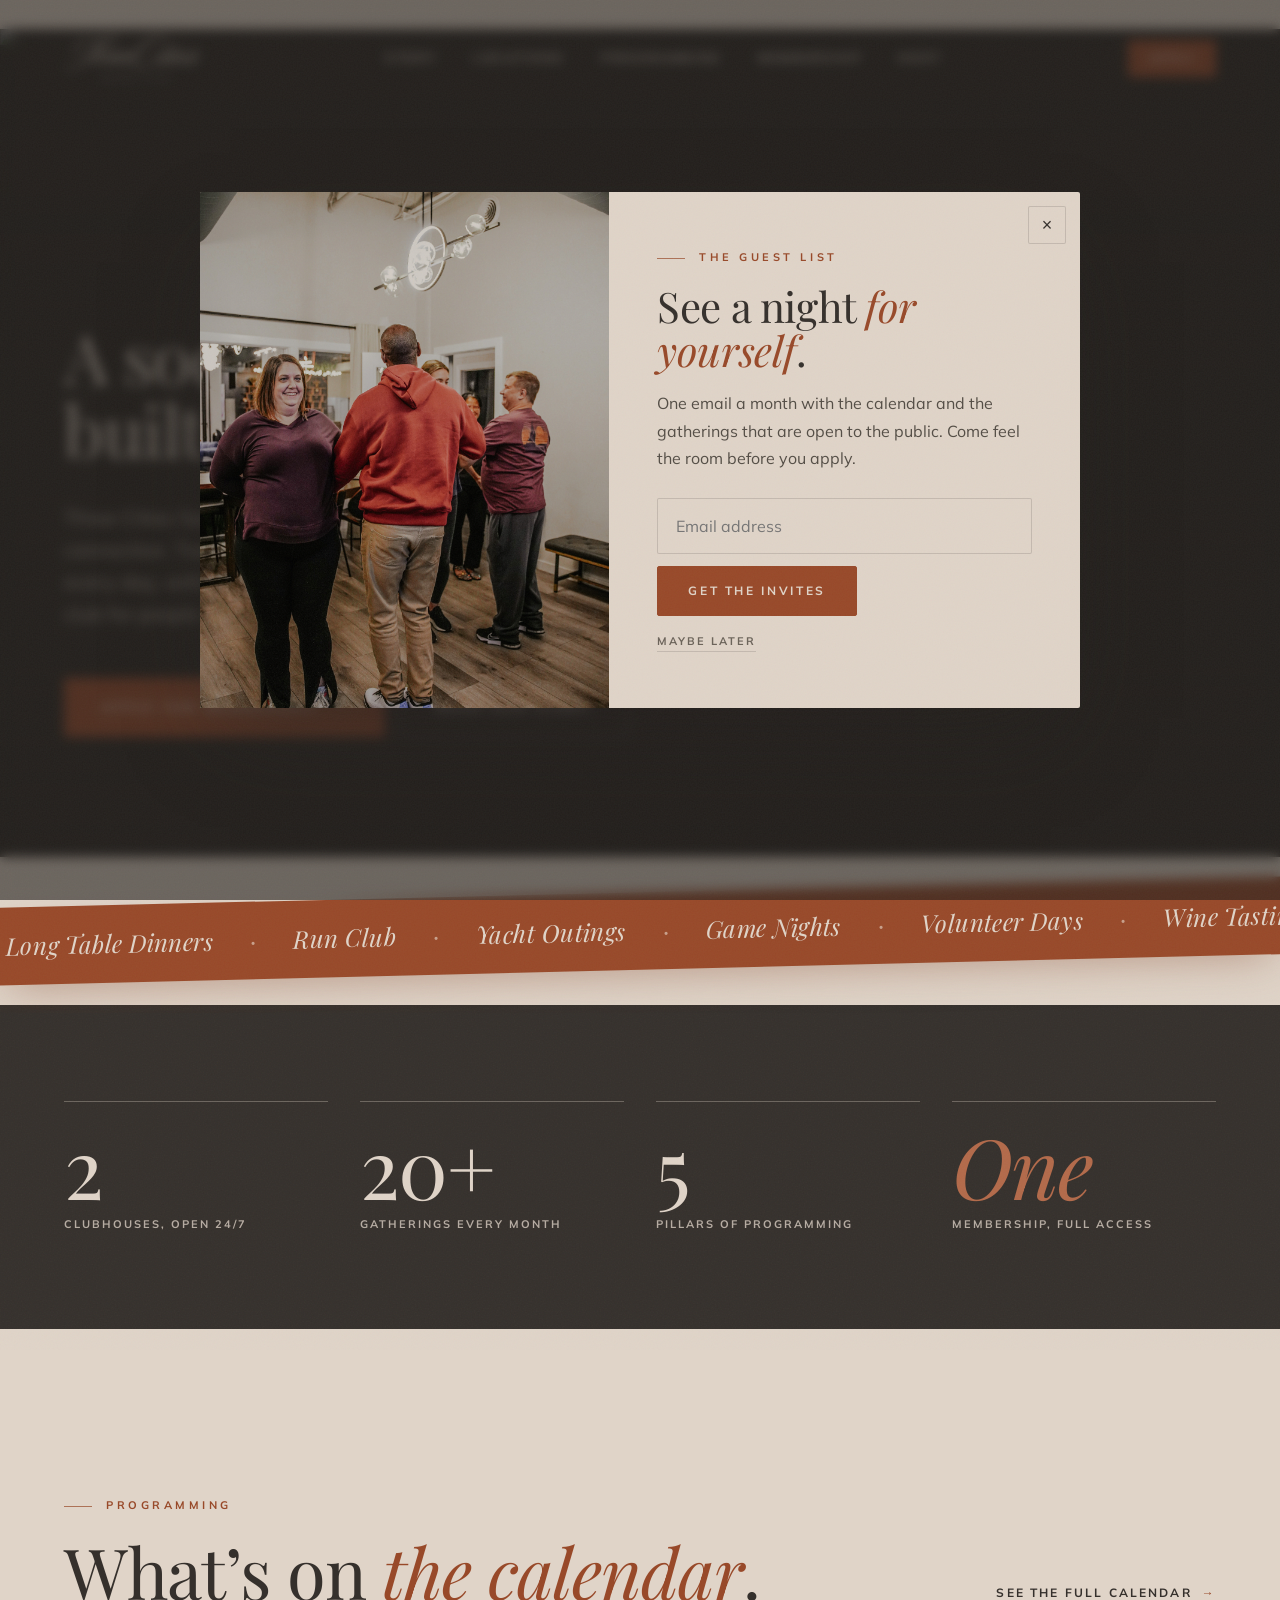
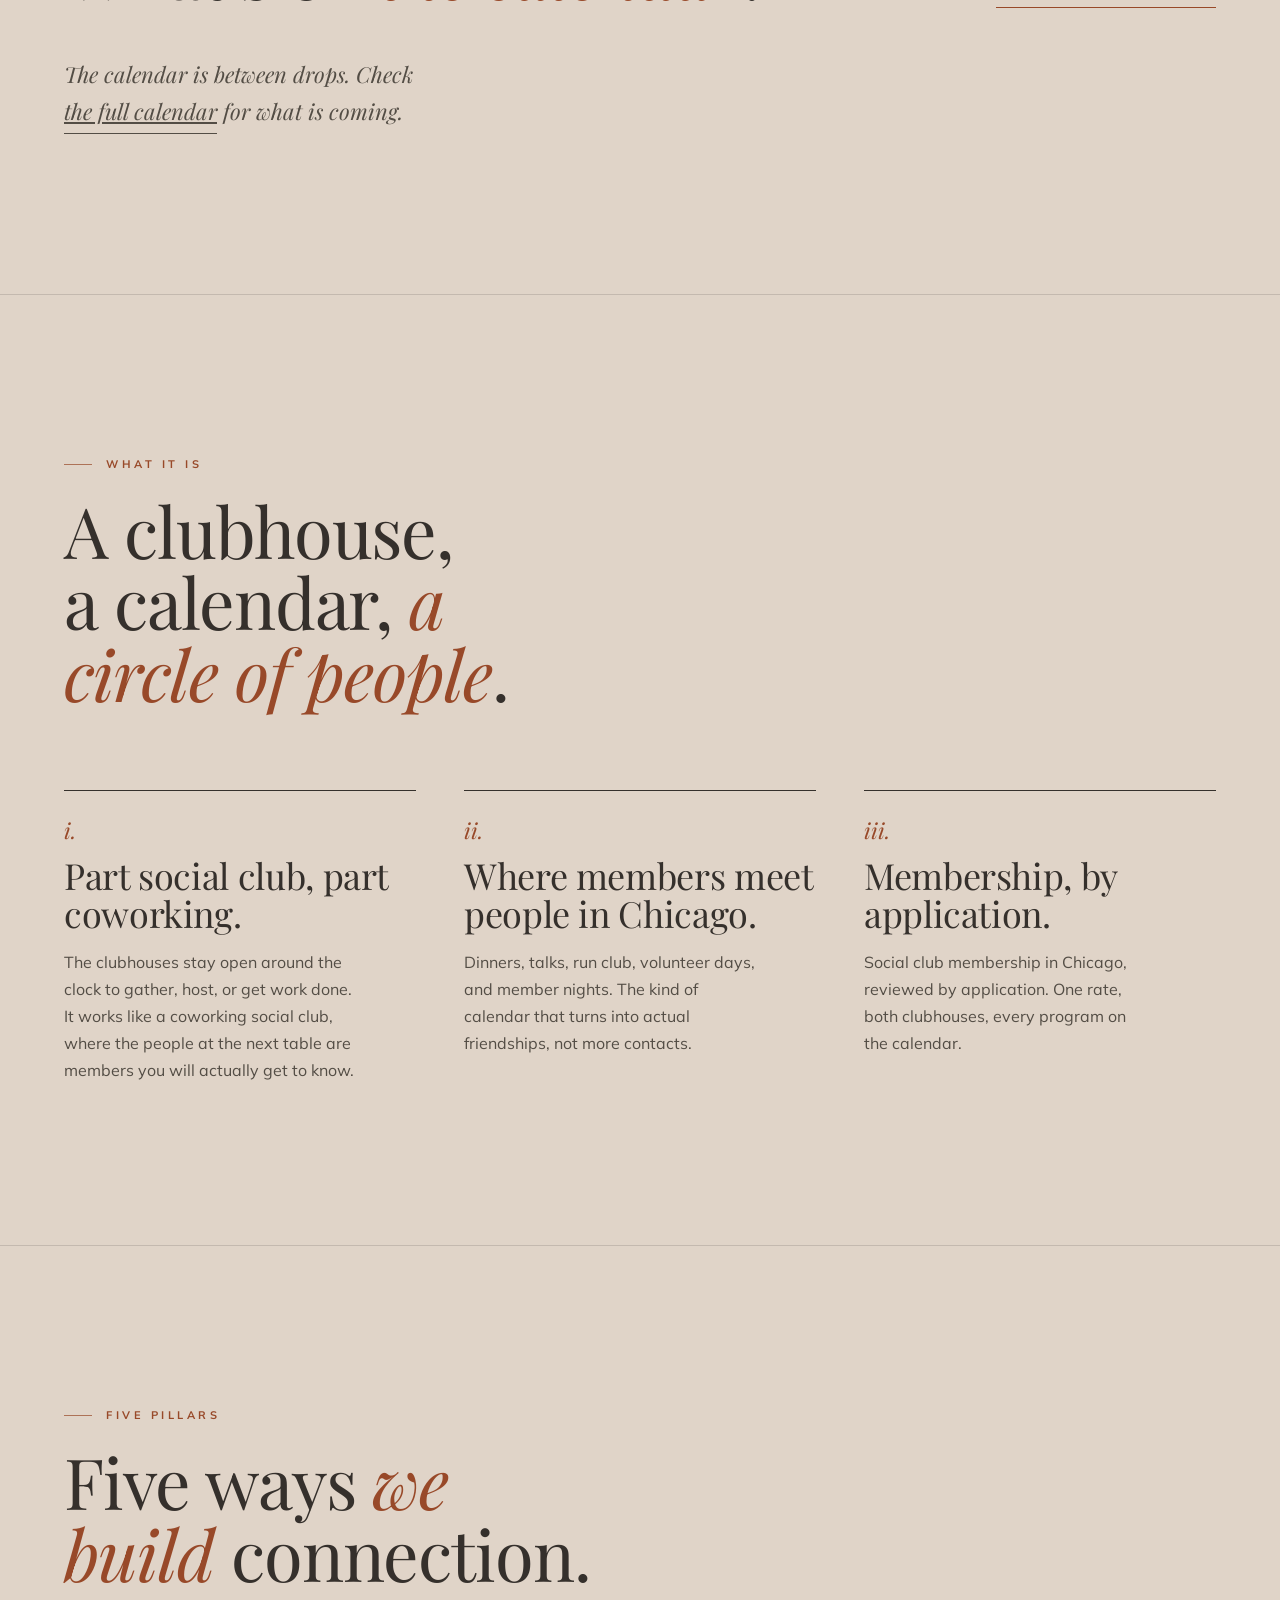
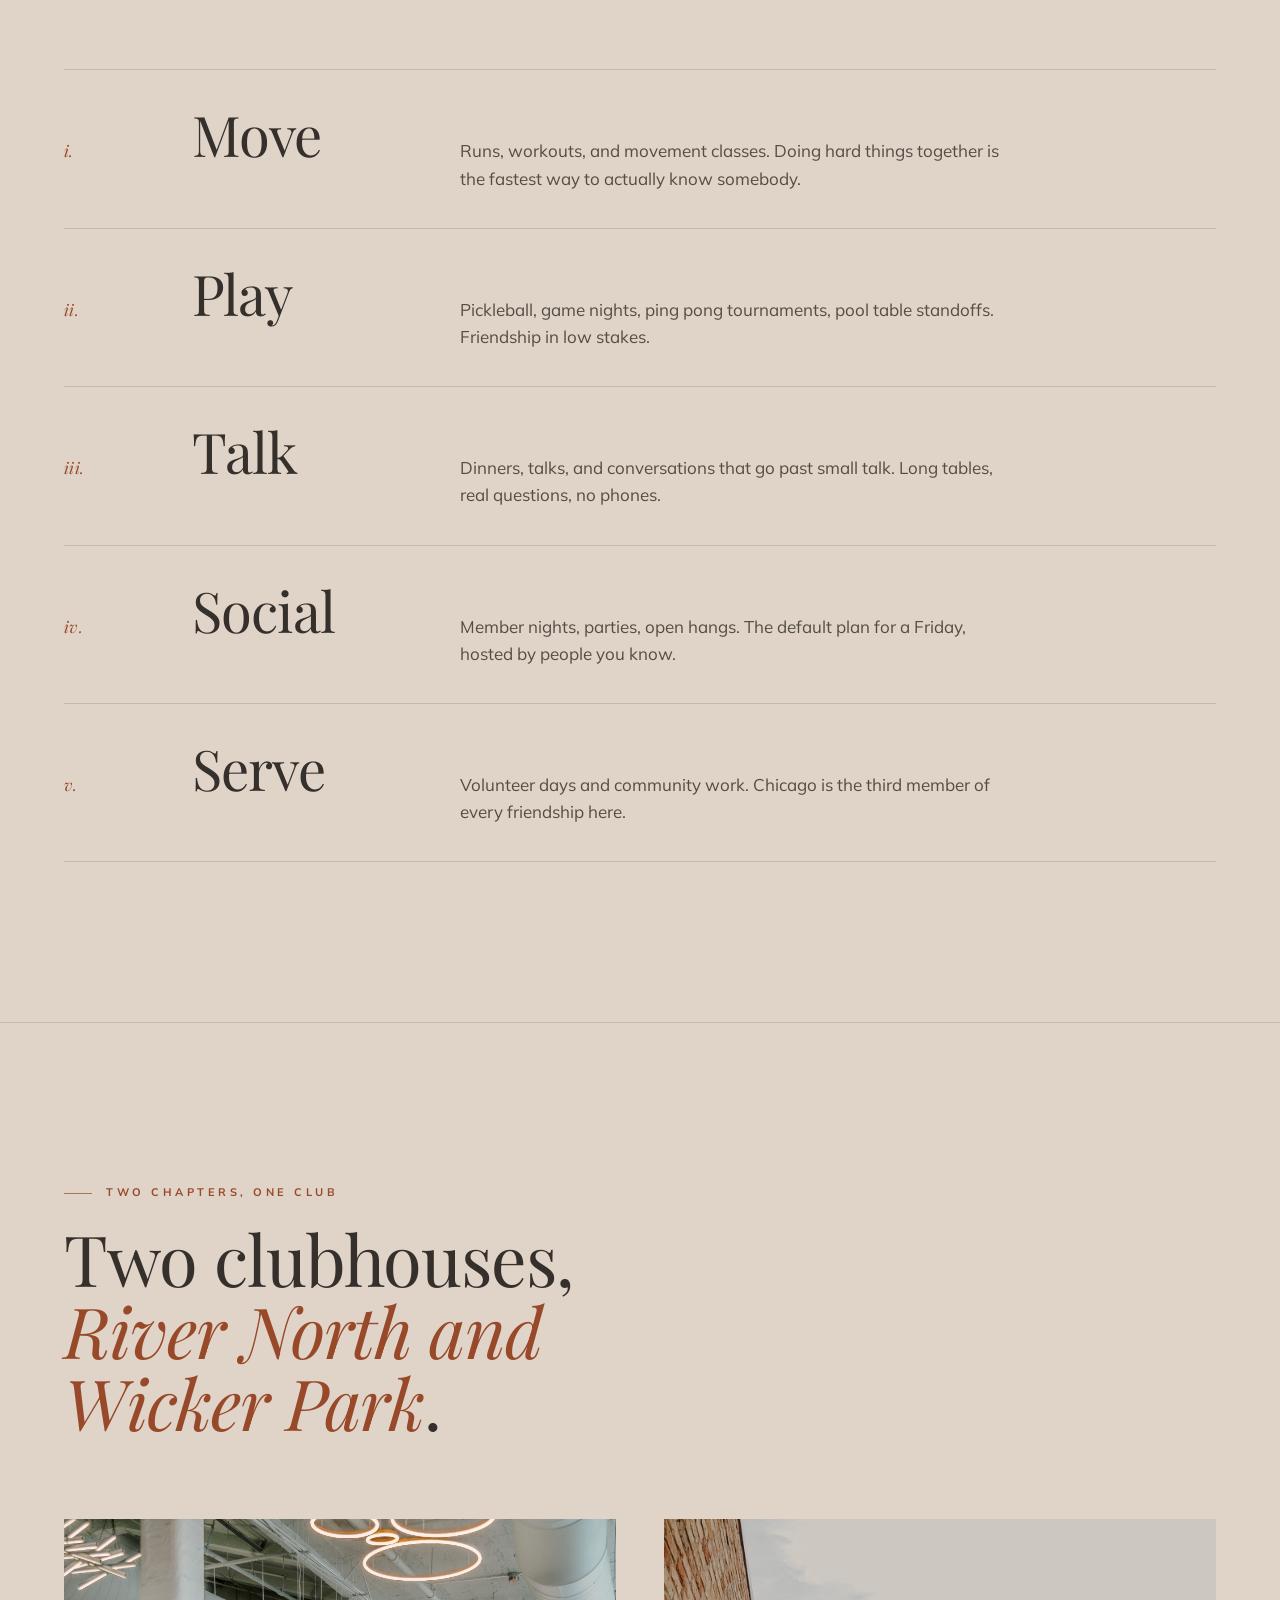
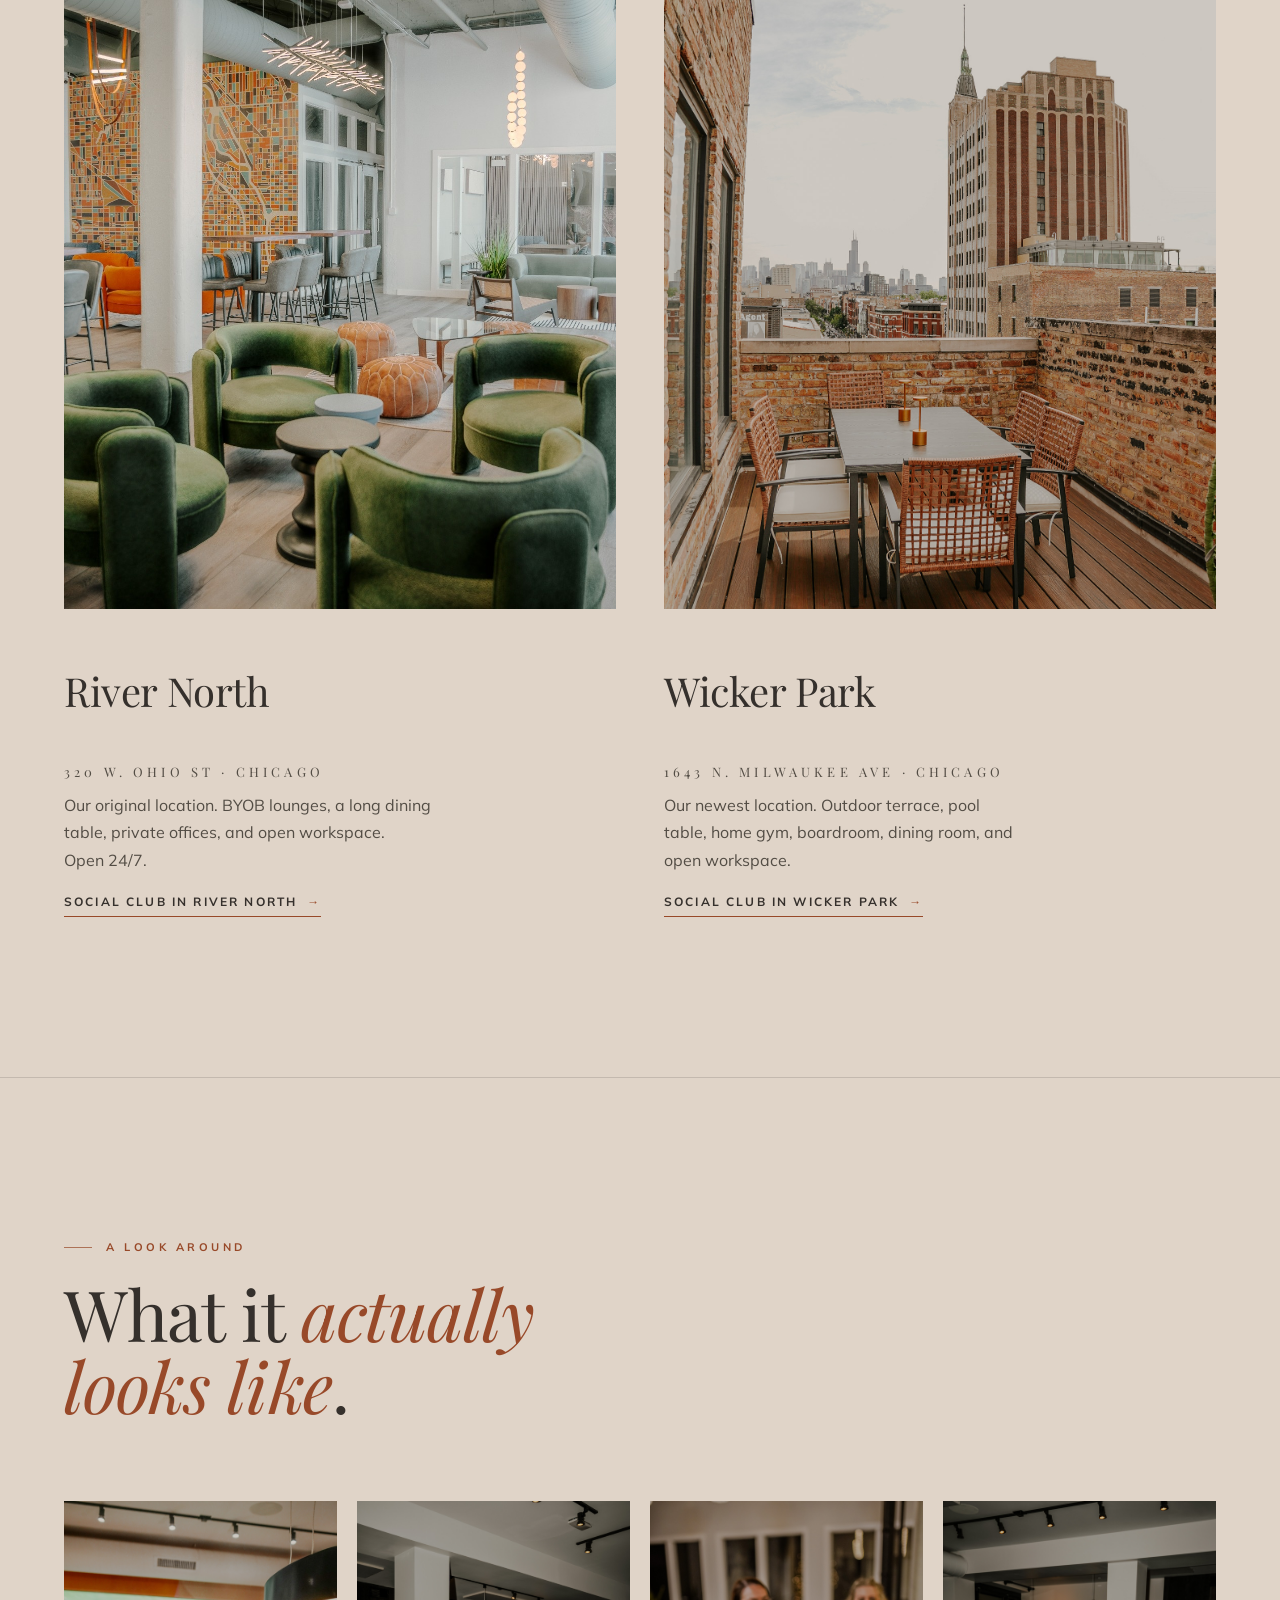
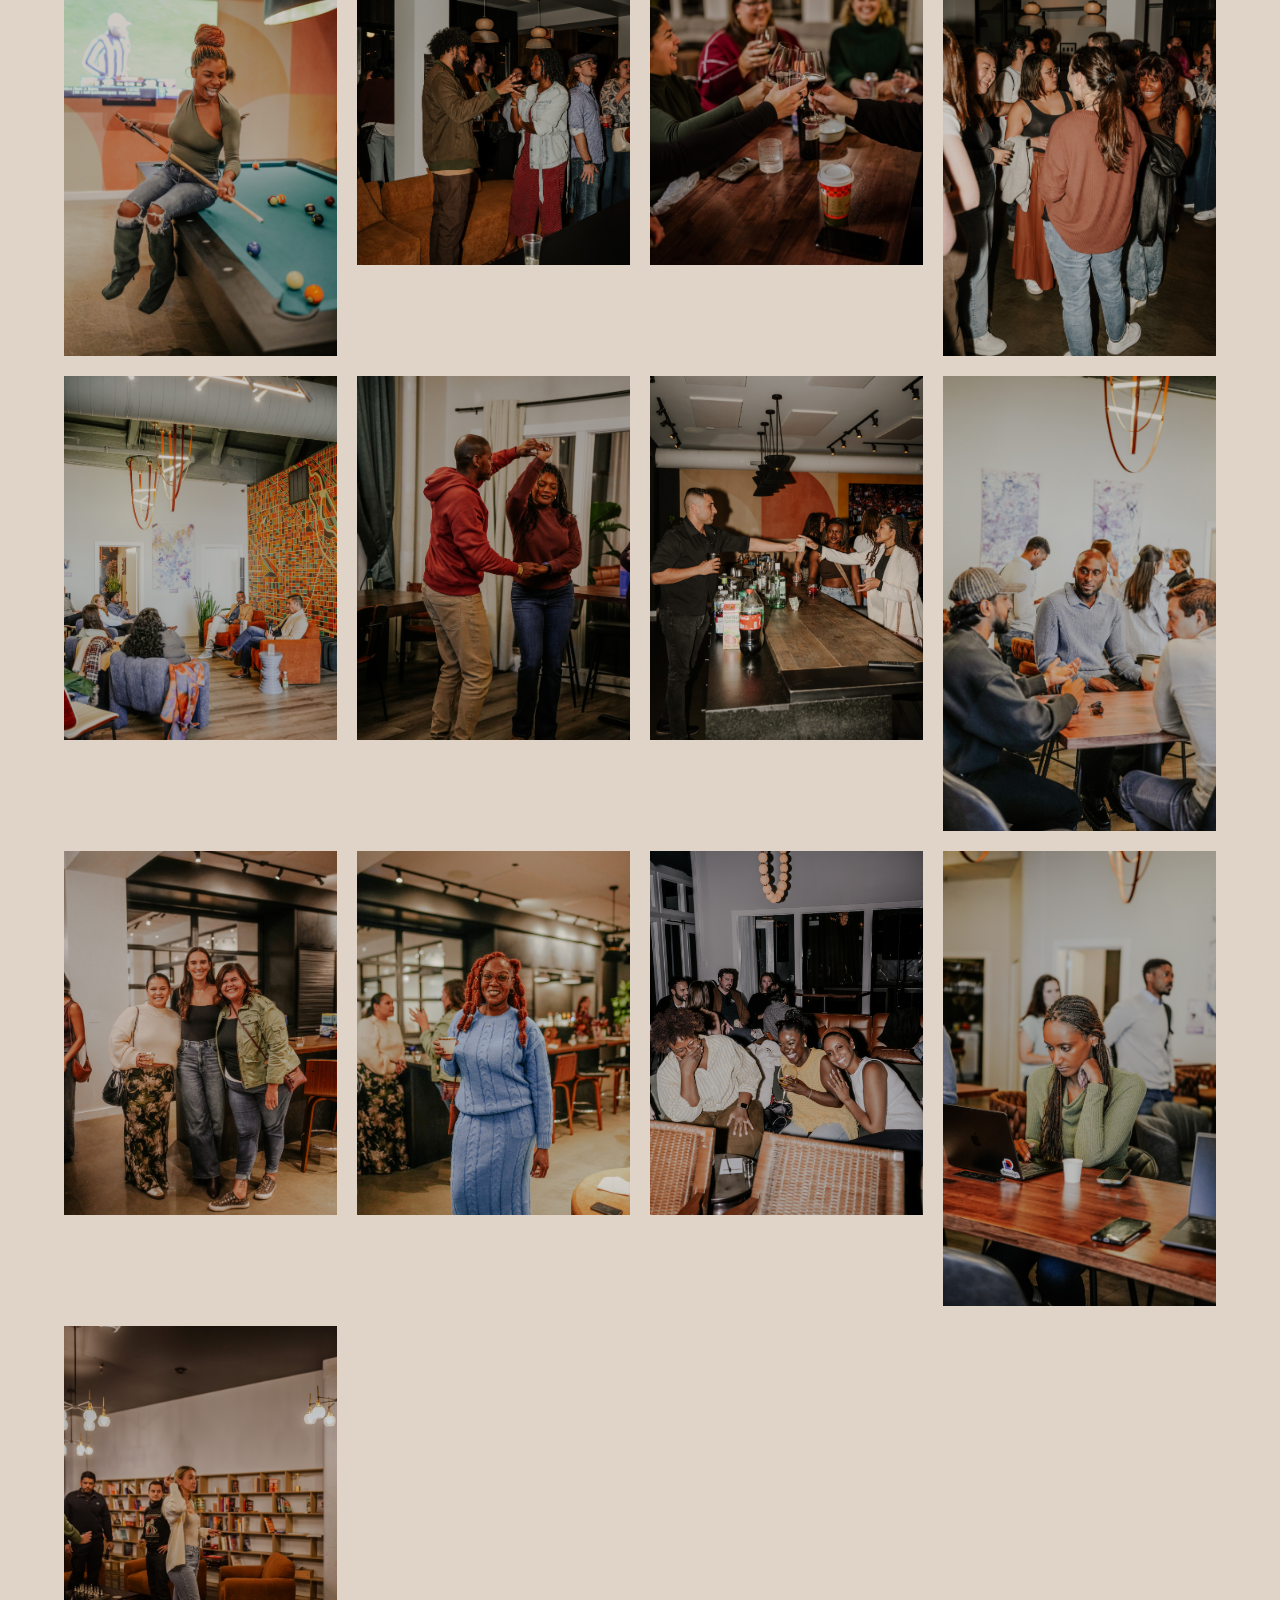
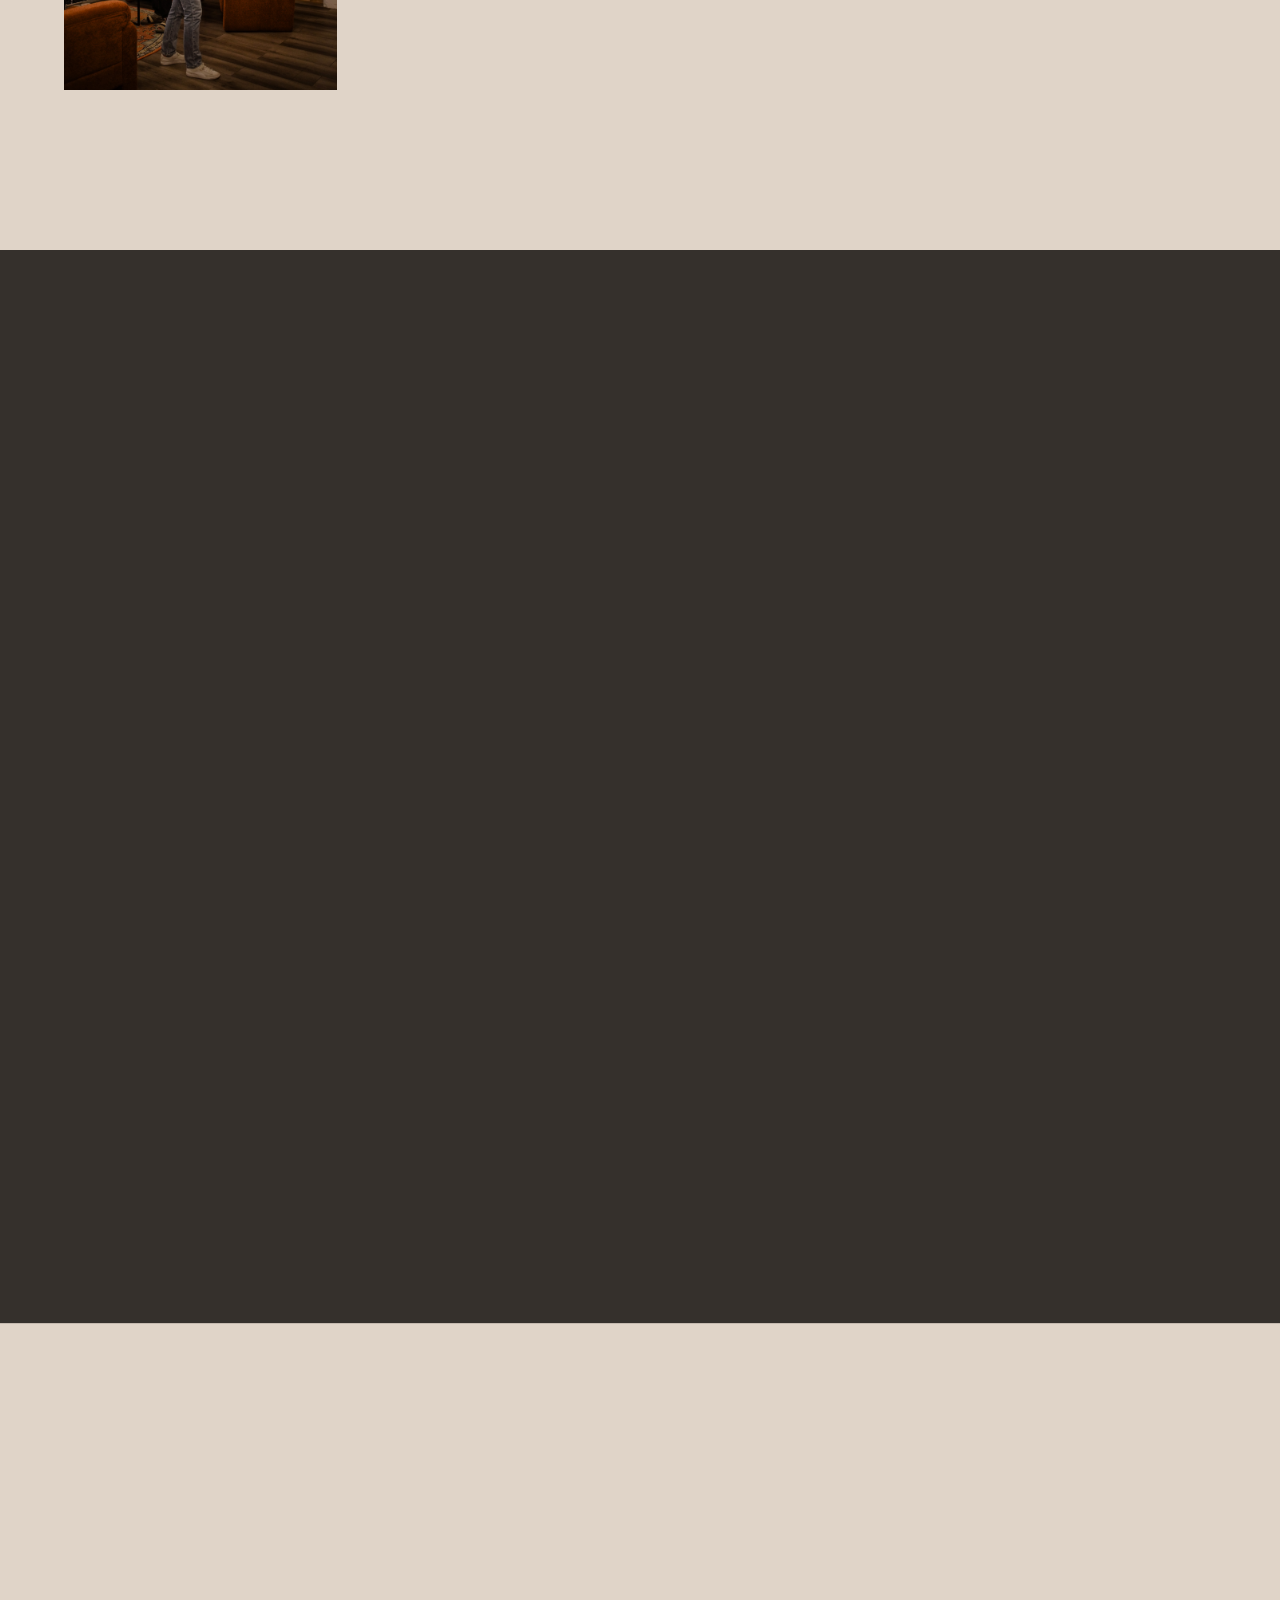
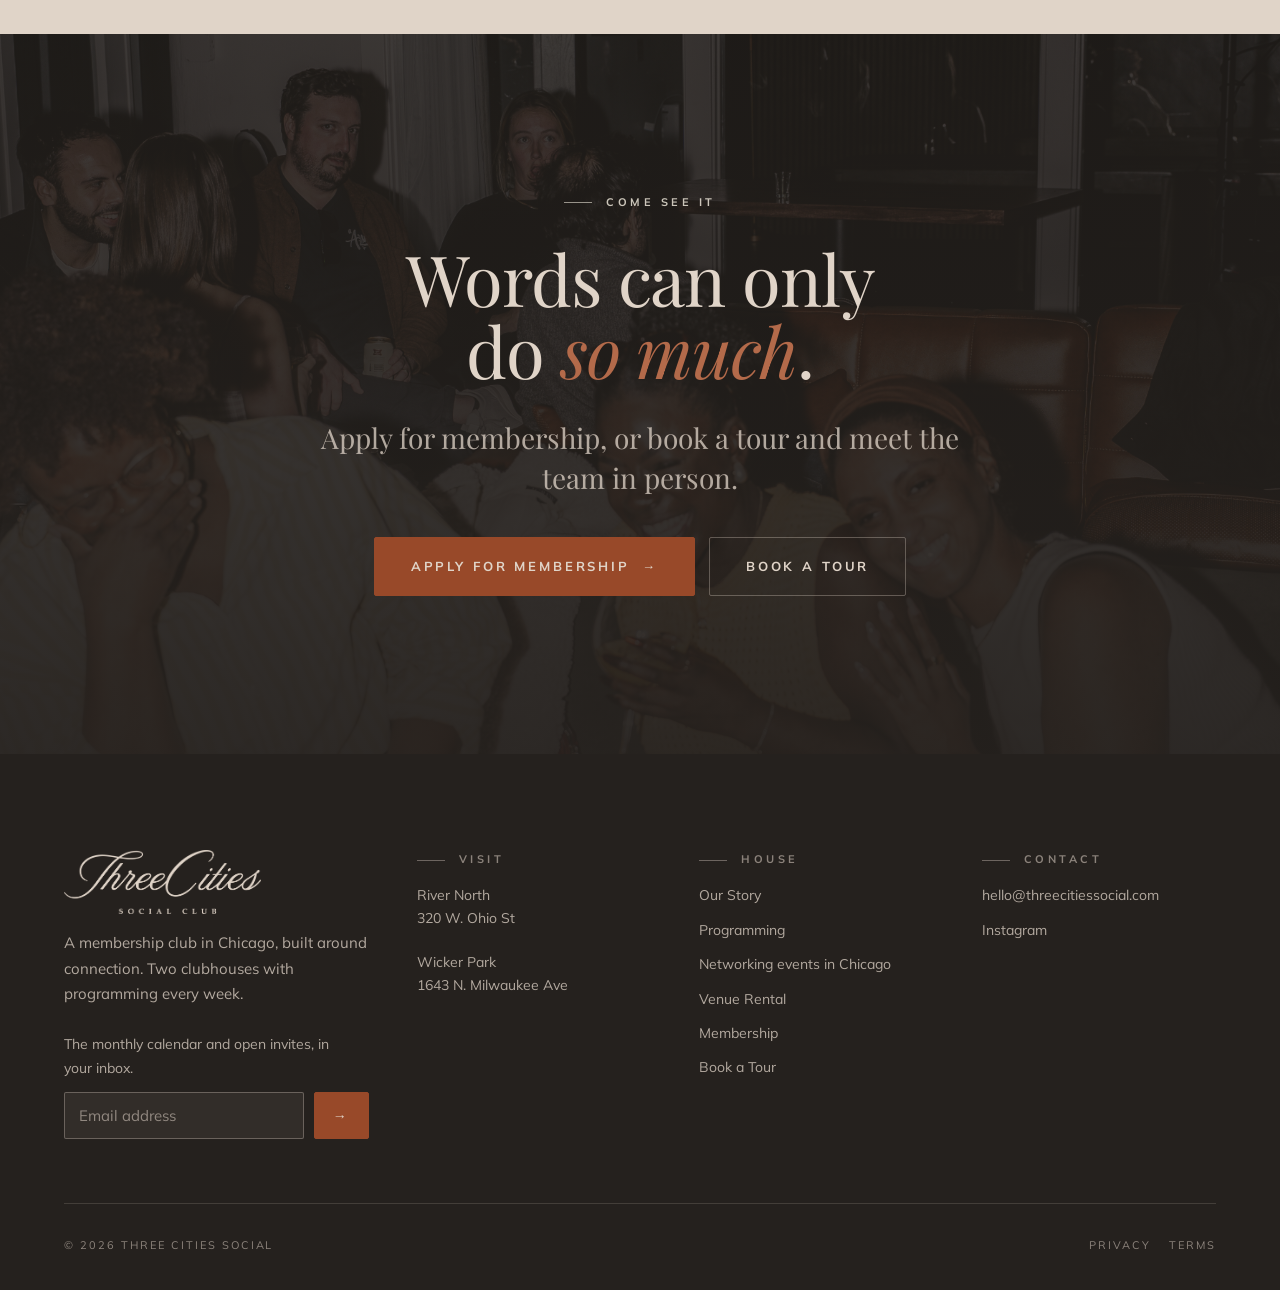
==== commit eb4d071a: "Add cinematic effects and guest list email capture across the site Homepage: word-by-word hero headl" ====
--- a/site/index.html
+++ b/site/index.html
@@ -618,11 +618,11 @@
 <!-- ============================== HERO ============================== -->
 <section class="hero" id="top" data-screen-label="02 Hero">
   <div class="hero__media" aria-hidden="true">
-    <img src="https://images.squarespace-cdn.com/content/v1/68beeb47f4532e51e24b78f6/63d46ab3-a099-4526-b0cb-5759823ed937/TC+Nov+Event-44.jpg?format=2500w" alt="Members raising glasses around a long table" />
+    <img class="kenburns" src="https://images.squarespace-cdn.com/content/v1/68beeb47f4532e51e24b78f6/63d46ab3-a099-4526-b0cb-5759823ed937/TC+Nov+Event-44.jpg?format=2500w" alt="Members raising glasses around a long table" />
   </div>
 
   <div class="hero__inner">
-    <h1 class="h-display hero__headline reveal" style="--delay: 80ms">
+    <h1 class="h-display hero__headline js-split">
       A social club in Chicago, built for <em>real friendship</em>.
     </h1>
     <p class="hero__sub reveal" style="--delay: 160ms">
@@ -635,6 +635,44 @@
   </div>
 
   <!-- Hero caption removed per content cleanup. -->
+</section>
+
+<!-- ============================== RIBBON ============================== -->
+<div class="ribbon-wrap" data-screen-label="02b Ribbon" aria-hidden="true">
+  <div class="ribbon">
+    <div class="ribbon__track">
+      <div class="ribbon__set">
+        <span>Long Table Dinners</span><span>Run Club</span><span>Yacht Outings</span><span>Game Nights</span><span>Volunteer Days</span><span>Wine Tastings</span><span>Poker Nights</span><span>Happy Hours</span><span>Mahjong Mornings</span><span>Member Parties</span>
+      </div>
+      <div class="ribbon__set">
+        <span>Long Table Dinners</span><span>Run Club</span><span>Yacht Outings</span><span>Game Nights</span><span>Volunteer Days</span><span>Wine Tastings</span><span>Poker Nights</span><span>Happy Hours</span><span>Mahjong Mornings</span><span>Member Parties</span>
+      </div>
+    </div>
+  </div>
+</div>
+
+<!-- ============================== STATS ============================== -->
+<section class="section--dark section--tight section" data-screen-label="03 Stats">
+  <div class="shell">
+    <div class="stats reveal">
+      <div class="stat">
+        <span class="stat__value"><span data-count="2">0</span></span>
+        <span class="stat__label">Clubhouses, open 24/7</span>
+      </div>
+      <div class="stat">
+        <span class="stat__value"><span data-count="20" data-count-suffix="+">0</span></span>
+        <span class="stat__label">Gatherings every month</span>
+      </div>
+      <div class="stat">
+        <span class="stat__value"><span data-count="5">0</span></span>
+        <span class="stat__label">Pillars of programming</span>
+      </div>
+      <div class="stat">
+        <span class="stat__value"><em>One</em></span>
+        <span class="stat__label">Membership, full access</span>
+      </div>
+    </div>
+  </div>
 </section>
 
 <!-- ============================== STORY SNIPPET ============================== -->
@@ -860,10 +898,35 @@
   </div>
 </section>
 
+<!-- ============================== GUEST LIST ============================== -->
+<section class="section section--rule" id="guest-list" data-screen-label="09b Guest List">
+  <div class="shell">
+    <div class="invite">
+      <div class="invite__photo reveal reveal--scale">
+        <img src="../uploads/TC%20Happy%20Hour-17%20%282%29.jpg" alt="Members in conversation at a Three Cities happy hour" loading="lazy" />
+      </div>
+      <div class="invite__body">
+        <span class="eyebrow eyebrow--accent reveal">The Guest List</span>
+        <h2 class="h-section reveal" style="--delay: 80ms">Get on <em>the guest list</em>.</h2>
+        <p class="p-large p-muted reveal" style="--delay: 160ms; max-width: 46ch;">One email a month. The calendar, the stories, and the gatherings that are open to the public. The easiest way to see what this is before you apply.</p>
+        <form class="signup reveal" style="--delay: 240ms" data-signup data-signup-page="Homepage guest list" novalidate>
+          <div class="signup__row">
+            <input type="text" name="first_name" placeholder="First name" autocomplete="given-name" aria-label="First name" />
+            <input type="email" name="email" placeholder="Email address" autocomplete="email" required aria-label="Email address" />
+            <button class="btn btn--accent btn--lg" type="submit">Get the Invites <span class="arrow">→</span></button>
+          </div>
+          <p class="signup__note">Once a month, no more. Your information stays with us.</p>
+          <p class="signup__done">You are on the list. Watch your inbox.</p>
+        </form>
+      </div>
+    </div>
+  </div>
+</section>
+
 <!-- ============================== CLOSER ============================== -->
 <section class="closer" data-screen-label="10 Closer">
   <div class="closer__media" aria-hidden="true">
-    <img src="../uploads/3cities_trivia-32.jpg" alt="" />
+    <img src="../uploads/3cities_trivia-32.jpg" alt="" data-parallax="0.35" />
   </div>
   <div class="closer__inner reveal">
     <span class="eyebrow eyebrow--inverse" style="color: rgba(246,240,226,0.8);">Come See It</span>
@@ -885,6 +948,14 @@
           <img src="../assets/logos/wordmark-wide-cream.png" alt="Three Cities Social" />
         </a>
         <p>A membership club in Chicago, built around connection. Two clubhouses with programming every week.</p>
+        <form class="footer__signup signup" data-signup data-signup-page="Footer: Homepage" novalidate>
+          <p>The monthly calendar and open invites, in your inbox.</p>
+          <div class="footer__signup-row">
+            <input type="email" name="email" placeholder="Email address" autocomplete="email" required aria-label="Email address" />
+            <button class="btn btn--accent" type="submit" aria-label="Join the guest list"><span class="arrow">→</span></button>
+          </div>
+          <p class="signup__done">You are on the list.</p>
+        </form>
       </div>
       <div class="footer__col">
         <span class="eyebrow">Visit</span>
@@ -915,6 +986,30 @@
     </div>
   </div>
 </footer>
+
+<!-- ============================== CAPTURE MODAL ============================== -->
+<div class="capture" id="capture-modal" role="dialog" aria-modal="true" aria-labelledby="capture-title" aria-hidden="true">
+  <div class="capture__overlay" data-capture-close></div>
+  <div class="capture__panel">
+    <button class="capture__close" aria-label="Close" data-capture-close>&times;</button>
+    <div class="capture__photo" aria-hidden="true">
+      <img src="../uploads/3Cities%202-11-76.jpg" alt="" loading="lazy" />
+    </div>
+    <div class="capture__body">
+      <span class="eyebrow eyebrow--accent">The Guest List</span>
+      <h3 class="capture__title" id="capture-title">See a night <em>for yourself</em>.</h3>
+      <p class="capture__copy">One email a month with the calendar and the gatherings that are open to the public. Come feel the room before you apply.</p>
+      <form class="signup" data-signup data-signup-page="Homepage popup" novalidate>
+        <div class="signup__row">
+          <input type="email" name="email" placeholder="Email address" autocomplete="email" required aria-label="Email address" />
+          <button class="btn btn--accent" type="submit">Get the Invites</button>
+        </div>
+        <p class="signup__done">You are on the list. Watch your inbox.</p>
+      </form>
+      <button class="capture__dismiss" data-capture-close>Maybe later</button>
+    </div>
+  </div>
+</div>
 
 <script>
 (function () {
@@ -1003,6 +1098,7 @@
   }
 })();
 </script>
+<script src="site.js"></script>
 
 </body>
 </html>
--- a/site/styles.css
+++ b/site/styles.css
@@ -649,3 +649,375 @@
   padding: 24px 0;
 }
 .arch-divider svg { width: 28px; height: 28px; color: var(--accent); }
+
+/* =========================================================
+   Film grain — one soft texture pass over the whole page.
+   Keeps the photography feeling printed, not screen-flat.
+   ========================================================= */
+body::after {
+  content: "";
+  position: fixed;
+  inset: -50%;
+  z-index: 999;
+  pointer-events: none;
+  background-image: url("data:image/svg+xml,%3Csvg xmlns='http://www.w3.org/2000/svg' width='300' height='300'%3E%3Cfilter id='n'%3E%3CfeTurbulence type='fractalNoise' baseFrequency='0.72' numOctaves='2' stitchTiles='stitch'/%3E%3C/filter%3E%3Crect width='100%25' height='100%25' filter='url(%23n)'/%3E%3C/svg%3E");
+  opacity: 0.045;
+  animation: grain-shift 9s steps(6) infinite;
+}
+@keyframes grain-shift {
+  0%, 100% { transform: translate(0, 0); }
+  20% { transform: translate(-2%, 1%); }
+  40% { transform: translate(1%, -2%); }
+  60% { transform: translate(-1%, 2%); }
+  80% { transform: translate(2%, -1%); }
+}
+
+/* =========================================================
+   Ken Burns — slow drift on full-bleed photography.
+   ========================================================= */
+.kenburns {
+  animation: kenburns 26s var(--ease-standard) infinite alternate;
+  will-change: transform;
+}
+@keyframes kenburns {
+  from { transform: scale(1) translateY(0); }
+  to   { transform: scale(1.08) translateY(-1.5%); }
+}
+
+/* =========================================================
+   Headline word rise — masked, staggered entrance.
+   Applied by JS: each word wrapped in .w > .w-in.
+   ========================================================= */
+.w { display: inline-block; overflow: hidden; vertical-align: bottom; }
+.w-in {
+  display: inline-block;
+  transform: translateY(112%);
+  animation: word-rise 950ms var(--ease-out) forwards;
+  animation-delay: var(--wd, 0ms);
+}
+@keyframes word-rise { to { transform: translateY(0); } }
+
+/* =========================================================
+   Reveal variants
+   ========================================================= */
+.reveal--left  { transform: translateX(-24px); }
+.reveal--right { transform: translateX(24px); }
+.reveal--scale { transform: scale(0.96) translateY(10px); }
+.reveal--left.is-in, .reveal--right.is-in, .reveal--scale.is-in { transform: none; }
+
+/* Gallery stagger — figures cascade in once the grid enters. */
+.gallery figure {
+  opacity: 0;
+  transform: translateY(26px);
+  transition: opacity 800ms var(--ease-out), transform 800ms var(--ease-out);
+}
+.gallery.is-in figure { opacity: 1; transform: none; }
+.gallery.is-in figure:nth-child(1)  { transition-delay: 0ms; }
+.gallery.is-in figure:nth-child(2)  { transition-delay: 70ms; }
+.gallery.is-in figure:nth-child(3)  { transition-delay: 140ms; }
+.gallery.is-in figure:nth-child(4)  { transition-delay: 210ms; }
+.gallery.is-in figure:nth-child(5)  { transition-delay: 120ms; }
+.gallery.is-in figure:nth-child(6)  { transition-delay: 190ms; }
+.gallery.is-in figure:nth-child(7)  { transition-delay: 260ms; }
+.gallery.is-in figure:nth-child(8)  { transition-delay: 330ms; }
+.gallery.is-in figure:nth-child(9)  { transition-delay: 240ms; }
+.gallery.is-in figure:nth-child(10) { transition-delay: 310ms; }
+.gallery.is-in figure:nth-child(11) { transition-delay: 380ms; }
+.gallery.is-in figure:nth-child(12) { transition-delay: 450ms; }
+.gallery.is-in figure:nth-child(13) { transition-delay: 520ms; }
+
+/* Photo hover — gentle lift and warm tint sweep. */
+.gallery figure::after,
+.clubhouse__photo::after {
+  content: "";
+  position: absolute; inset: 0;
+  background: linear-gradient(200deg, rgba(152,73,41,0) 55%, rgba(152,73,41,0.22) 100%);
+  opacity: 0;
+  transition: opacity 500ms var(--ease-standard);
+  pointer-events: none;
+}
+.gallery figure:hover::after,
+.clubhouse:hover .clubhouse__photo::after { opacity: 1; }
+
+/* =========================================================
+   Button shine — a light sweep across primary CTAs on hover.
+   ========================================================= */
+.btn--accent { position: relative; overflow: hidden; }
+.btn--accent::before {
+  content: "";
+  position: absolute;
+  top: 0; left: -80%;
+  width: 55%; height: 100%;
+  background: linear-gradient(105deg, transparent 0%, rgba(240,232,220,0.28) 50%, transparent 100%);
+  transform: skewX(-20deg);
+  transition: left 620ms var(--ease-out);
+  pointer-events: none;
+}
+.btn--accent:hover::before { left: 130%; }
+
+/* =========================================================
+   Ribbon — tilted, endlessly scrolling strip of programming.
+   ========================================================= */
+.ribbon-wrap {
+  overflow: hidden;
+  padding: 44px 0;
+  margin: -8px 0;
+}
+.ribbon {
+  background: var(--autumn);
+  color: var(--off-white);
+  transform: rotate(-1.4deg) scale(1.02);
+  box-shadow: 0 18px 44px -22px rgba(122,58,32,0.55);
+}
+.ribbon__track {
+  display: flex;
+  width: max-content;
+  animation: ribbon-scroll 36s linear infinite;
+}
+.ribbon:hover .ribbon__track { animation-play-state: paused; }
+.ribbon__set {
+  display: flex;
+  align-items: center;
+  flex-shrink: 0;
+  padding: 18px 0;
+}
+.ribbon__set span {
+  font-family: var(--font-display);
+  font-style: italic;
+  font-weight: 400;
+  font-size: clamp(18px, 2vw, 24px);
+  letter-spacing: 0.01em;
+  white-space: nowrap;
+  padding: 0 18px;
+}
+.ribbon__set span::after {
+  content: "·";
+  padding-left: 36px;
+  color: rgba(240,232,220,0.55);
+  font-style: normal;
+}
+@keyframes ribbon-scroll {
+  from { transform: translateX(0); }
+  to   { transform: translateX(-50%); }
+}
+
+/* =========================================================
+   Stats — count-up strip.
+   ========================================================= */
+.stats {
+  display: grid;
+  grid-template-columns: repeat(2, 1fr);
+  gap: 40px 24px;
+}
+@media (min-width: 760px) { .stats { grid-template-columns: repeat(4, 1fr); gap: 32px; } }
+.stat {
+  display: flex; flex-direction: column; gap: 10px;
+  padding-top: 24px;
+  border-top: 1px solid var(--line-inverse-strong);
+}
+.stat__value {
+  font-family: var(--font-display);
+  font-weight: 400;
+  font-size: clamp(52px, 6.5vw, 92px);
+  line-height: 0.95;
+  letter-spacing: -0.02em;
+  color: var(--off-white);
+  font-variant-numeric: tabular-nums;
+}
+.stat__value em { font-style: italic; color: var(--autumn-soft); }
+.stat__label {
+  font-family: var(--font-sans);
+  font-weight: 700;
+  font-size: 11px;
+  letter-spacing: var(--tracking-wider);
+  text-transform: uppercase;
+  color: var(--fg-inverse-muted);
+}
+
+/* =========================================================
+   Guest list — email capture, inline section.
+   ========================================================= */
+.invite {
+  display: grid;
+  grid-template-columns: 1fr;
+  gap: 48px;
+  align-items: center;
+}
+@media (min-width: 900px) {
+  .invite { grid-template-columns: 1fr 1.1fr; gap: 96px; }
+}
+.invite__photo {
+  position: relative;
+  aspect-ratio: 4/5;
+  overflow: hidden;
+  background: var(--ink-700);
+  max-height: 560px;
+}
+.invite__photo img {
+  position: absolute; inset: 0;
+  width: 100%; height: 100%;
+  object-fit: cover;
+}
+.invite__body { display: flex; flex-direction: column; gap: 24px; }
+.signup { display: flex; flex-direction: column; gap: 14px; margin-top: 8px; }
+.signup__row {
+  display: flex; flex-wrap: wrap; gap: 12px;
+}
+.signup__row input[type="email"],
+.signup__row input[type="text"] {
+  flex: 1 1 240px;
+  font-family: var(--font-sans);
+  font-size: 16px;
+  color: var(--fg);
+  background: var(--off-white);
+  border: 1px solid var(--line);
+  border-radius: 2px;
+  padding: 17px 18px;
+  outline: none;
+  transition: border-color 220ms;
+}
+.signup__row input:focus { border-color: var(--accent); }
+.signup__note { font-size: 12px; color: var(--fg-subtle); }
+.signup__done {
+  display: none;
+  font-family: var(--font-display);
+  font-style: italic;
+  font-size: 22px;
+  color: var(--accent);
+}
+.signup.is-done .signup__row,
+.signup.is-done .signup__note { display: none; }
+.signup.is-done .signup__done { display: block; }
+
+/* =========================================================
+   Footer signup — compact capture on every page.
+   ========================================================= */
+.footer__signup { display: flex; flex-direction: column; gap: 12px; margin-top: 10px; }
+.footer__signup p { color: var(--fg-inverse-muted); font-size: 14px; }
+.footer__signup-row { display: flex; gap: 10px; }
+.footer__signup-row input[type="email"] {
+  flex: 1;
+  min-width: 0;
+  font-family: var(--font-sans);
+  font-size: 15px;
+  color: var(--off-white);
+  background: rgba(224,212,200,0.07);
+  border: 1px solid var(--line-inverse-strong);
+  border-radius: 2px;
+  padding: 13px 14px;
+  outline: none;
+  transition: border-color 220ms, background 220ms;
+}
+.footer__signup-row input[type="email"]::placeholder { color: var(--fg-inverse-subtle); }
+.footer__signup-row input[type="email"]:focus {
+  border-color: var(--autumn-soft);
+  background: rgba(224,212,200,0.11);
+}
+.footer__signup-row .btn { padding: 13px 18px; font-size: 14px; }
+.footer__signup .signup__done { color: var(--autumn-soft); font-size: 18px; }
+.footer__signup.is-done .footer__signup-row { display: none; }
+
+/* =========================================================
+   Capture modal — one invitation, softly, once.
+   ========================================================= */
+.capture {
+  position: fixed; inset: 0;
+  z-index: 200;
+  display: none;
+  align-items: center;
+  justify-content: center;
+  padding: 20px;
+}
+.capture.is-open { display: flex; }
+.capture__overlay {
+  position: absolute; inset: 0;
+  background: rgba(37,33,30,0.62);
+  backdrop-filter: blur(6px);
+  -webkit-backdrop-filter: blur(6px);
+  opacity: 0;
+  transition: opacity 420ms var(--ease-standard);
+}
+.capture.is-open .capture__overlay { opacity: 1; }
+.capture__panel {
+  position: relative;
+  display: grid;
+  grid-template-columns: 1fr;
+  width: min(880px, 100%);
+  max-height: min(640px, 92svh);
+  background: var(--off-white);
+  border-radius: 2px;
+  overflow: hidden;
+  box-shadow: 0 40px 90px -30px rgba(37,33,30,0.6);
+  opacity: 0;
+  transform: translateY(26px) scale(0.98);
+  transition: opacity 520ms var(--ease-out), transform 520ms var(--ease-out);
+}
+.capture.is-open .capture__panel { opacity: 1; transform: none; }
+@media (min-width: 720px) {
+  .capture__panel { grid-template-columns: 1fr 1.15fr; }
+}
+.capture__photo { display: none; position: relative; background: var(--ink-700); }
+@media (min-width: 720px) { .capture__photo { display: block; } }
+.capture__photo img {
+  position: absolute; inset: 0;
+  width: 100%; height: 100%;
+  object-fit: cover;
+}
+.capture__body {
+  padding: 44px 32px 36px;
+  display: flex; flex-direction: column; gap: 18px;
+  justify-content: center;
+}
+@media (min-width: 720px) { .capture__body { padding: 56px 48px; } }
+.capture__title {
+  font-family: var(--font-display);
+  font-weight: 400;
+  font-size: clamp(30px, 3.6vw, 42px);
+  line-height: 1.05;
+  letter-spacing: -0.01em;
+  margin: 0;
+}
+.capture__title em { font-style: italic; color: var(--accent); }
+.capture__copy { font-size: 16px; color: var(--fg-muted); max-width: 40ch; }
+.capture__close {
+  position: absolute; top: 14px; right: 14px;
+  z-index: 2;
+  width: 38px; height: 38px;
+  background: var(--off-white);
+  border: 1px solid var(--line);
+  border-radius: 2px;
+  color: var(--fg);
+  font-size: 18px;
+  line-height: 1;
+  cursor: pointer;
+  transition: background 220ms, color 220ms;
+}
+.capture__close:hover { background: var(--matte-black); color: var(--off-white); }
+.capture__dismiss {
+  align-self: flex-start;
+  background: none; border: 0; padding: 0;
+  font-family: var(--font-sans);
+  font-weight: 700;
+  font-size: 11px;
+  letter-spacing: var(--tracking-wider);
+  text-transform: uppercase;
+  color: var(--fg-subtle);
+  cursor: pointer;
+  border-bottom: 1px solid var(--line);
+  padding-bottom: 3px;
+  transition: color 220ms;
+}
+.capture__dismiss:hover { color: var(--fg); }
+
+/* =========================================================
+   Reduced motion — every effect settles instantly.
+   ========================================================= */
+@media (prefers-reduced-motion: reduce) {
+  body::after { animation: none; }
+  .kenburns { animation: none; }
+  .w-in { animation: none; transform: none; }
+  .ribbon__track { animation: none; }
+  .gallery figure { opacity: 1; transform: none; transition: none; }
+  .capture__overlay, .capture__panel { transition: none; }
+  [data-parallax] { transform: none !important; }
+}
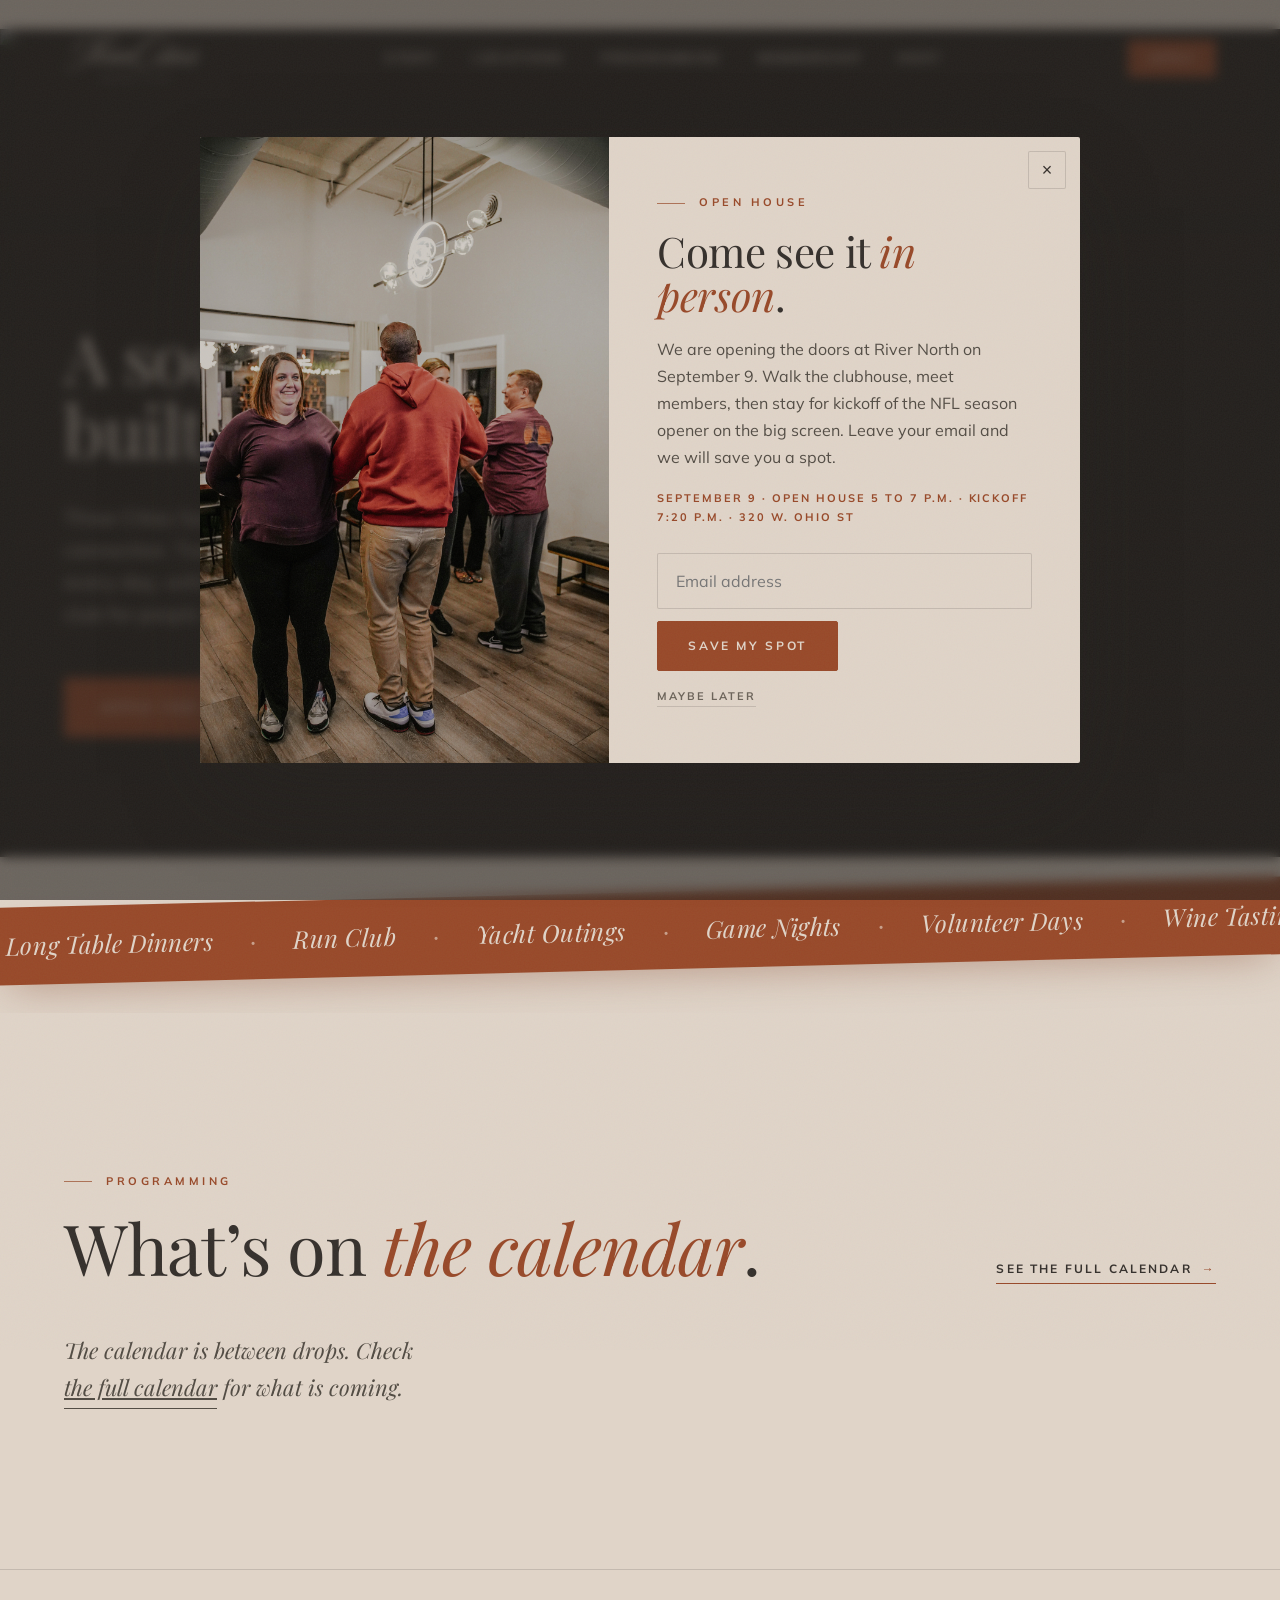
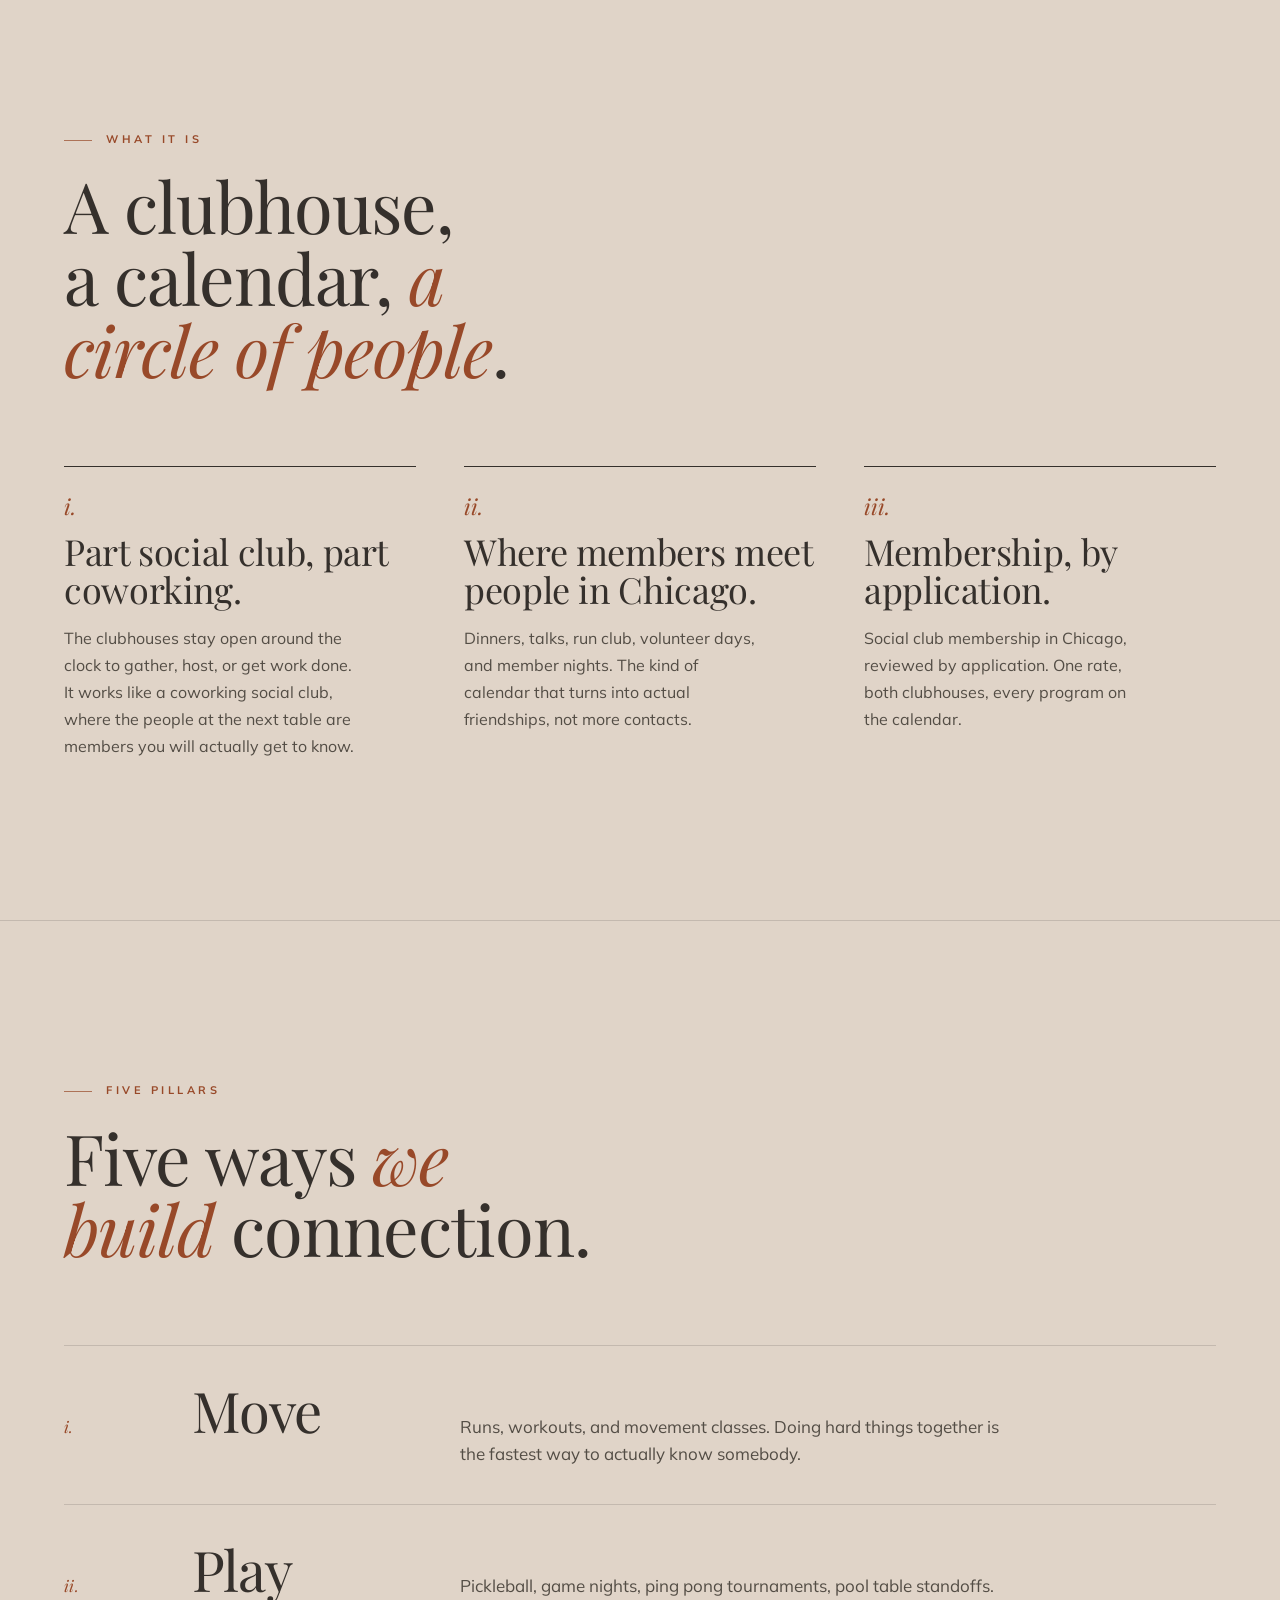
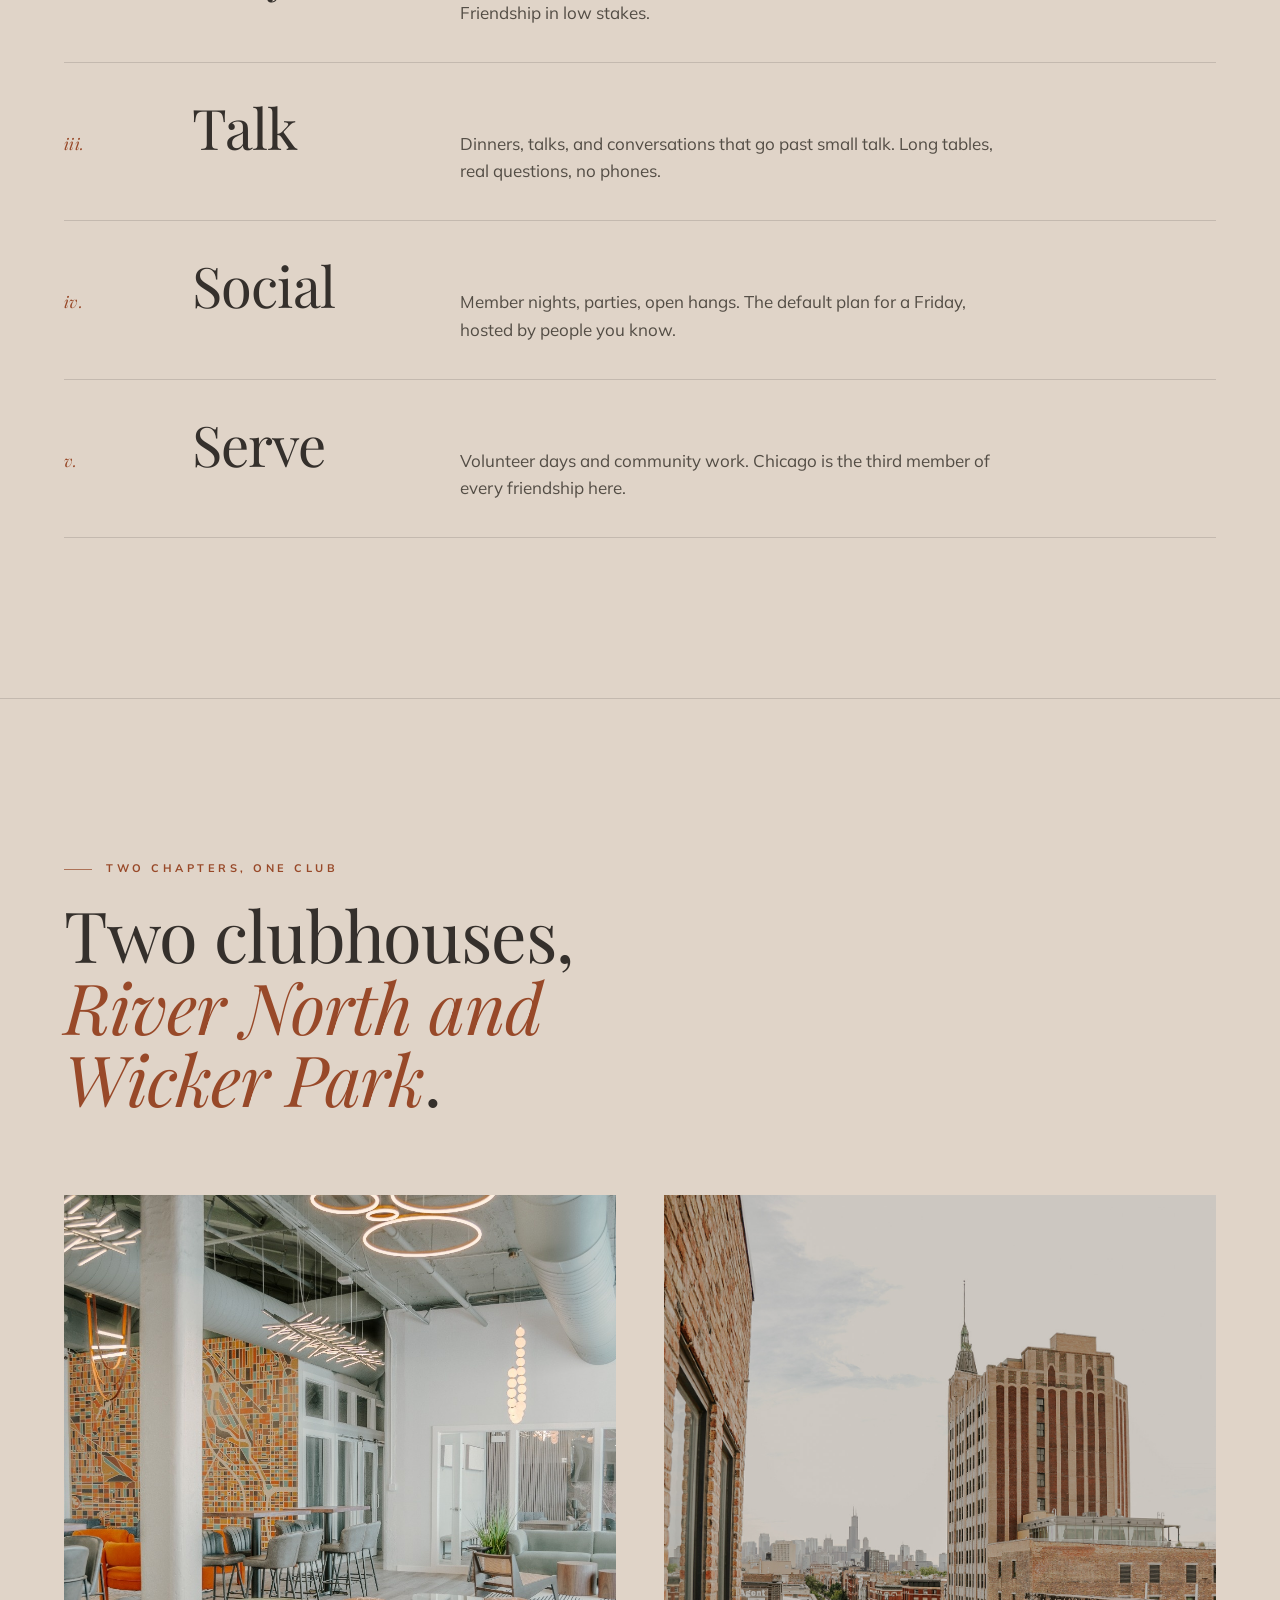
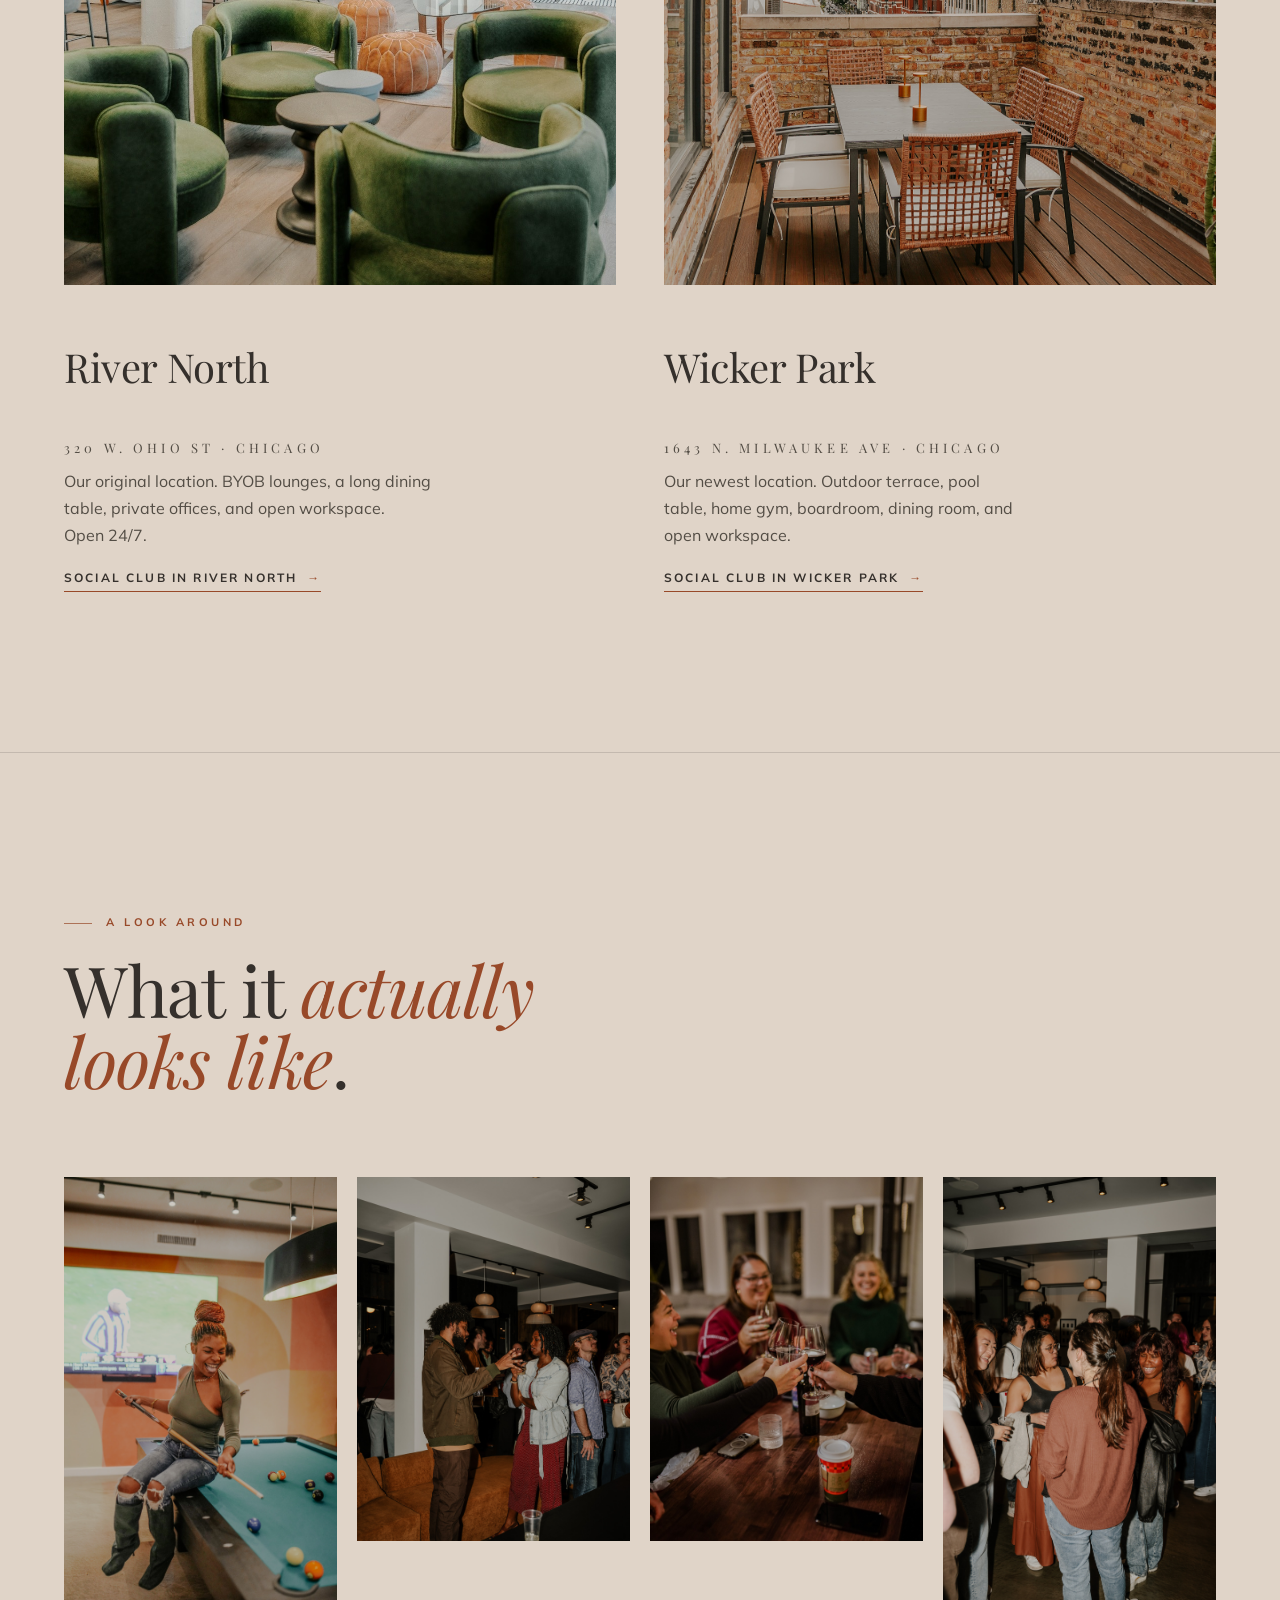
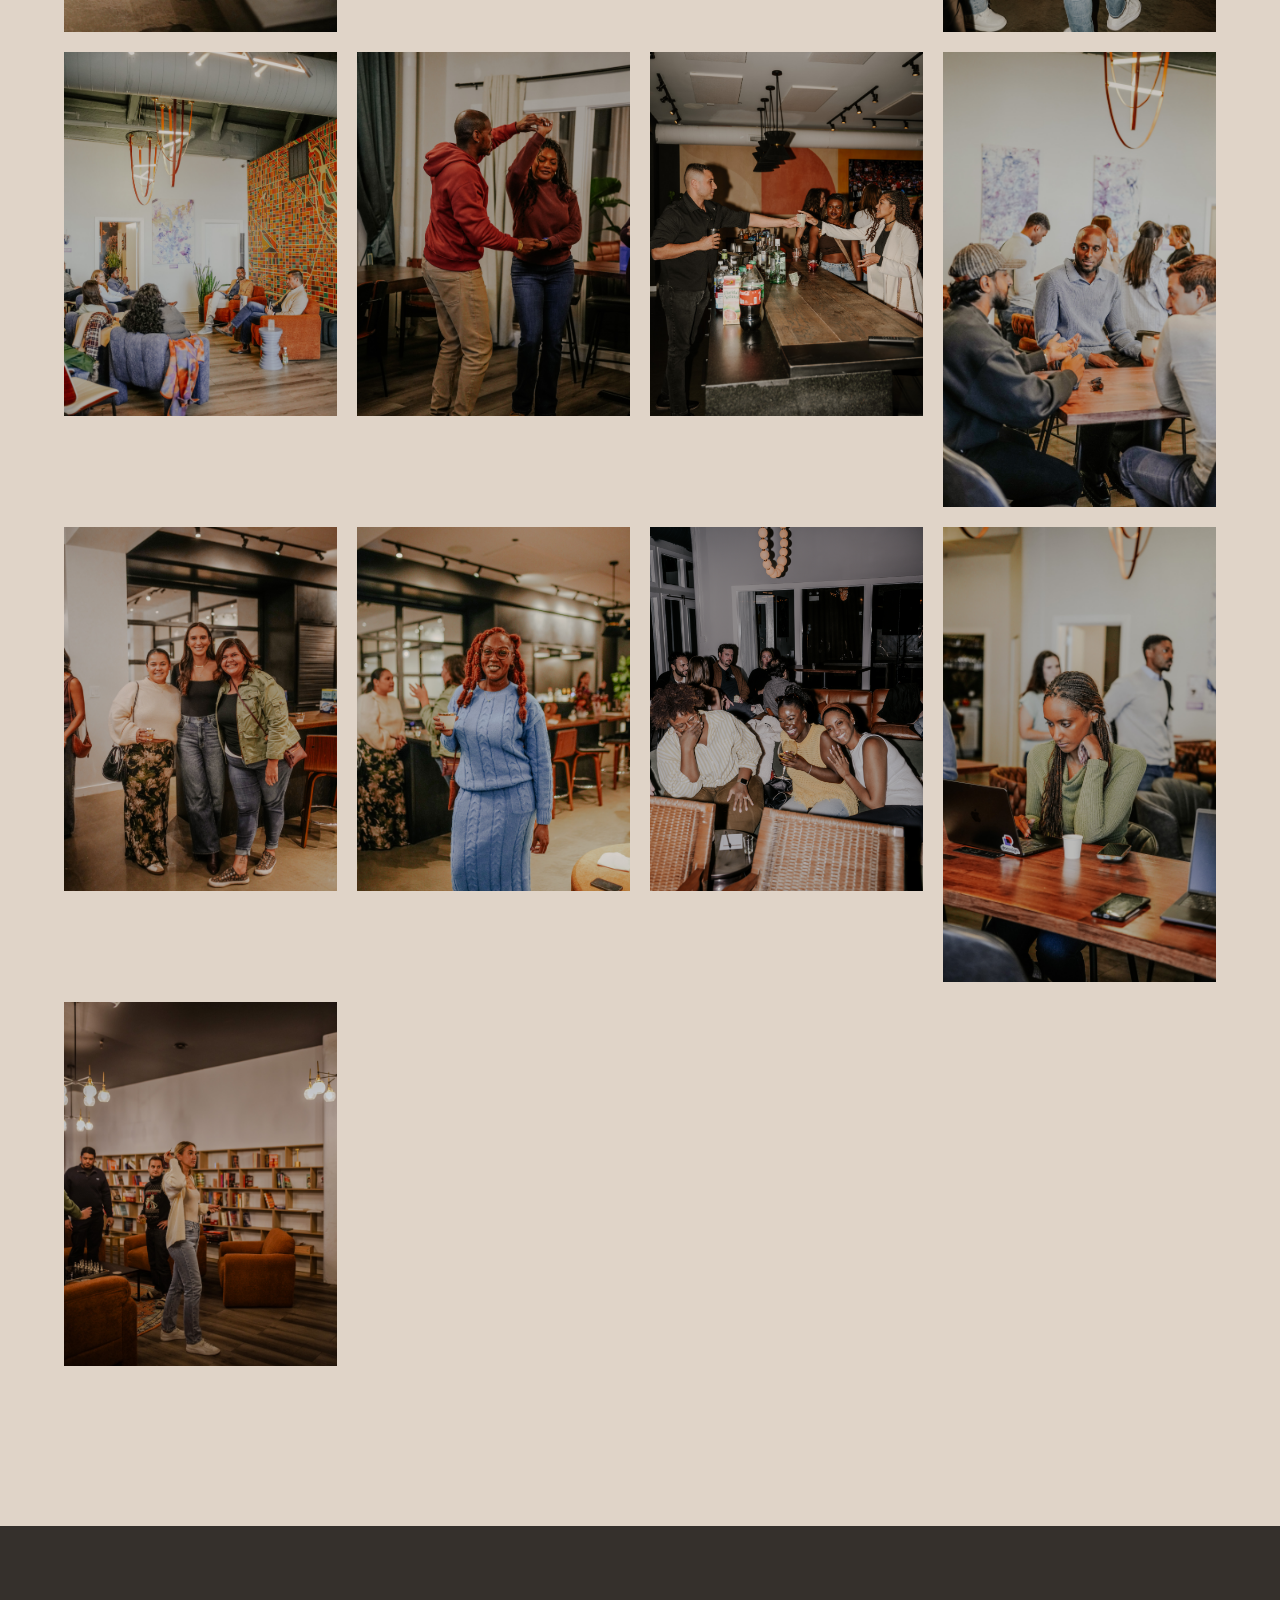
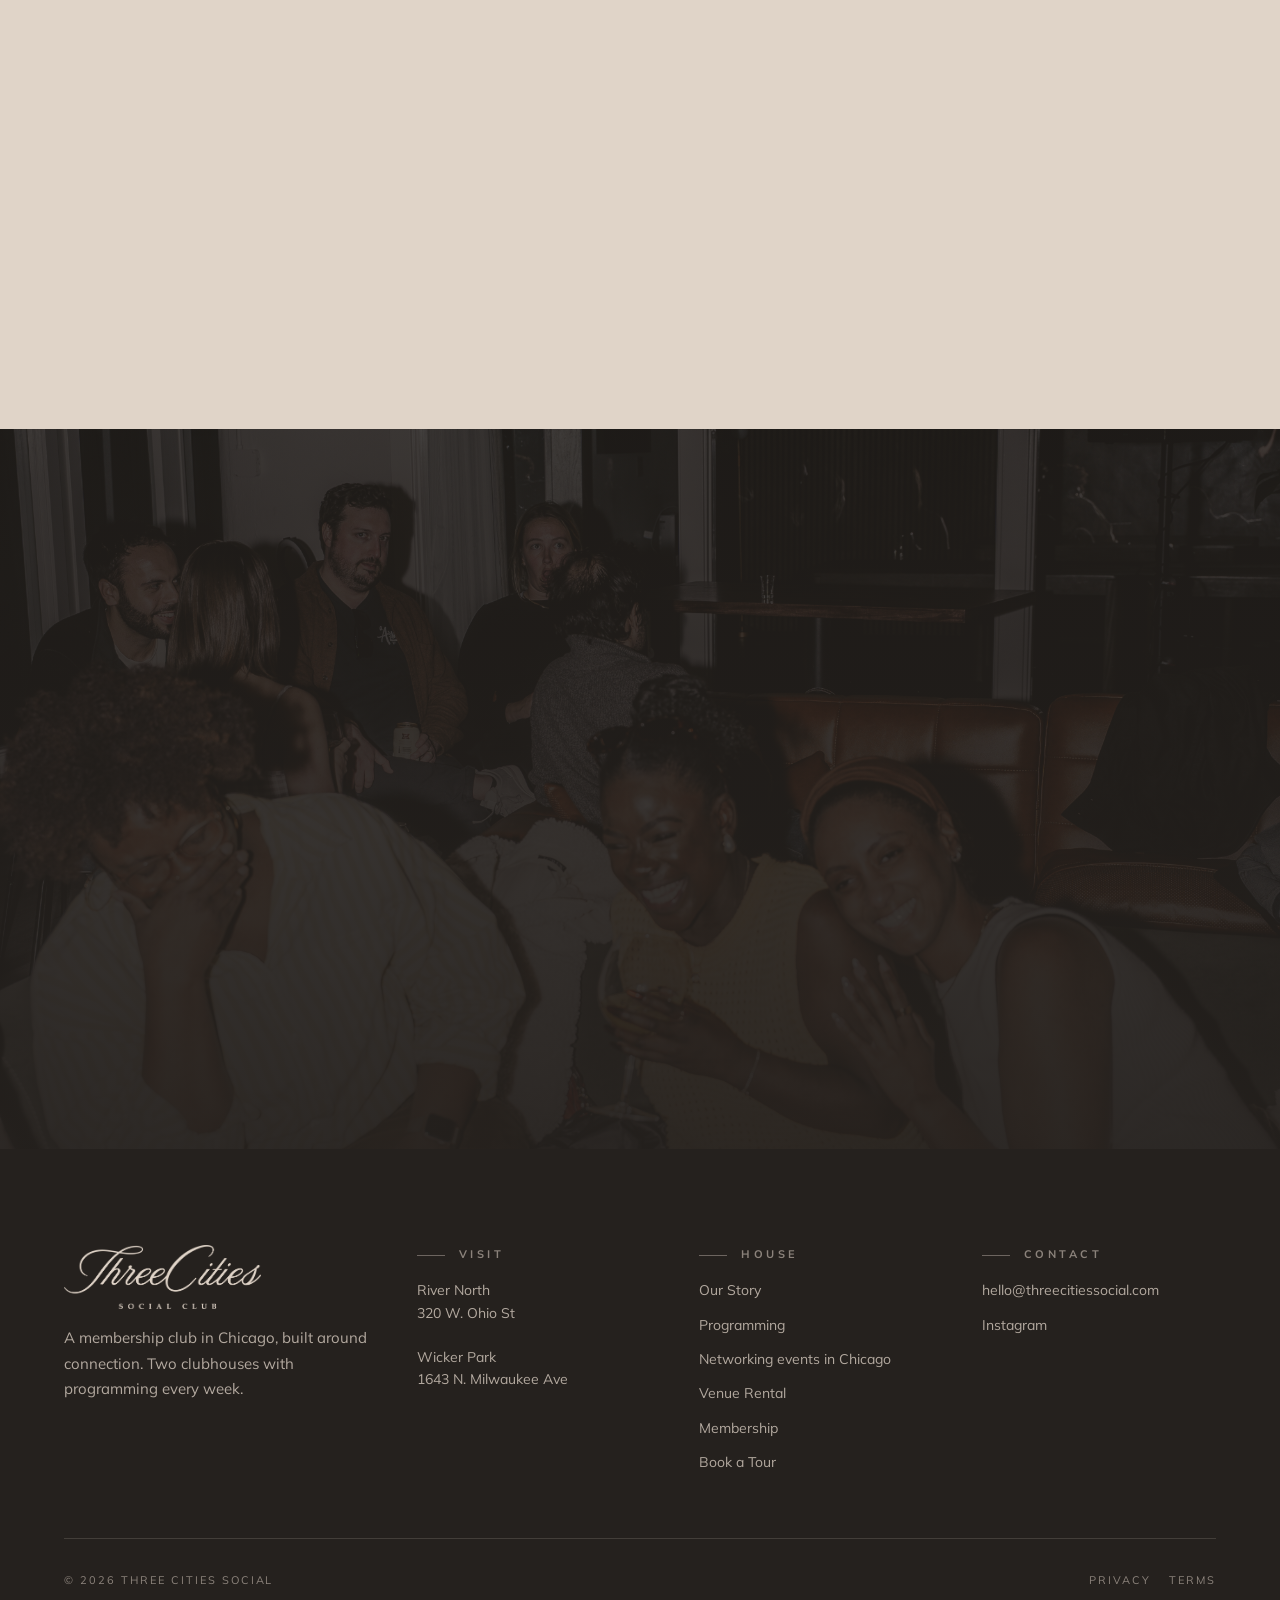
==== commit 67fd6ccc: "Refocus popup on the September 9 open house, remove stats and guest list sections Kept: the rust pro" ====
--- a/site/index.html
+++ b/site/index.html
@@ -651,30 +651,6 @@
   </div>
 </div>
 
-<!-- ============================== STATS ============================== -->
-<section class="section--dark section--tight section" data-screen-label="03 Stats">
-  <div class="shell">
-    <div class="stats reveal">
-      <div class="stat">
-        <span class="stat__value"><span data-count="2">0</span></span>
-        <span class="stat__label">Clubhouses, open 24/7</span>
-      </div>
-      <div class="stat">
-        <span class="stat__value"><span data-count="20" data-count-suffix="+">0</span></span>
-        <span class="stat__label">Gatherings every month</span>
-      </div>
-      <div class="stat">
-        <span class="stat__value"><span data-count="5">0</span></span>
-        <span class="stat__label">Pillars of programming</span>
-      </div>
-      <div class="stat">
-        <span class="stat__value"><em>One</em></span>
-        <span class="stat__label">Membership, full access</span>
-      </div>
-    </div>
-  </div>
-</section>
-
 <!-- ============================== STORY SNIPPET ============================== -->
 <!-- Removed: the story now lives on /story.html so the homepage can earn its way to the CTA faster. -->
 
@@ -898,31 +874,6 @@
   </div>
 </section>
 
-<!-- ============================== GUEST LIST ============================== -->
-<section class="section section--rule" id="guest-list" data-screen-label="09b Guest List">
-  <div class="shell">
-    <div class="invite">
-      <div class="invite__photo reveal reveal--scale">
-        <img src="../uploads/TC%20Happy%20Hour-17%20%282%29.jpg" alt="Members in conversation at a Three Cities happy hour" loading="lazy" />
-      </div>
-      <div class="invite__body">
-        <span class="eyebrow eyebrow--accent reveal">The Guest List</span>
-        <h2 class="h-section reveal" style="--delay: 80ms">Get on <em>the guest list</em>.</h2>
-        <p class="p-large p-muted reveal" style="--delay: 160ms; max-width: 46ch;">One email a month. The calendar, the stories, and the gatherings that are open to the public. The easiest way to see what this is before you apply.</p>
-        <form class="signup reveal" style="--delay: 240ms" data-signup data-signup-page="Homepage guest list" novalidate>
-          <div class="signup__row">
-            <input type="text" name="first_name" placeholder="First name" autocomplete="given-name" aria-label="First name" />
-            <input type="email" name="email" placeholder="Email address" autocomplete="email" required aria-label="Email address" />
-            <button class="btn btn--accent btn--lg" type="submit">Get the Invites <span class="arrow">→</span></button>
-          </div>
-          <p class="signup__note">Once a month, no more. Your information stays with us.</p>
-          <p class="signup__done">You are on the list. Watch your inbox.</p>
-        </form>
-      </div>
-    </div>
-  </div>
-</section>
-
 <!-- ============================== CLOSER ============================== -->
 <section class="closer" data-screen-label="10 Closer">
   <div class="closer__media" aria-hidden="true">
@@ -948,14 +899,6 @@
           <img src="../assets/logos/wordmark-wide-cream.png" alt="Three Cities Social" />
         </a>
         <p>A membership club in Chicago, built around connection. Two clubhouses with programming every week.</p>
-        <form class="footer__signup signup" data-signup data-signup-page="Footer: Homepage" novalidate>
-          <p>The monthly calendar and open invites, in your inbox.</p>
-          <div class="footer__signup-row">
-            <input type="email" name="email" placeholder="Email address" autocomplete="email" required aria-label="Email address" />
-            <button class="btn btn--accent" type="submit" aria-label="Join the guest list"><span class="arrow">→</span></button>
-          </div>
-          <p class="signup__done">You are on the list.</p>
-        </form>
       </div>
       <div class="footer__col">
         <span class="eyebrow">Visit</span>
@@ -996,15 +939,16 @@
       <img src="../uploads/3Cities%202-11-76.jpg" alt="" loading="lazy" />
     </div>
     <div class="capture__body">
-      <span class="eyebrow eyebrow--accent">The Guest List</span>
-      <h3 class="capture__title" id="capture-title">See a night <em>for yourself</em>.</h3>
-      <p class="capture__copy">One email a month with the calendar and the gatherings that are open to the public. Come feel the room before you apply.</p>
-      <form class="signup" data-signup data-signup-page="Homepage popup" novalidate>
+      <span class="eyebrow eyebrow--accent">Open House</span>
+      <h3 class="capture__title" id="capture-title">Come see it <em>in person</em>.</h3>
+      <p class="capture__copy">We are opening the doors at River North on September 9. Walk the clubhouse, meet members, then stay for kickoff of the NFL season opener on the big screen. Leave your email and we will save you a spot.</p>
+      <p class="capture__detail">September 9 &middot; Open house 5 to 7 p.m. &middot; Kickoff 7:20 p.m. &middot; 320 W. Ohio St</p>
+      <form class="signup" data-signup data-signup-name="Open House RSVP" data-signup-page="Homepage popup" novalidate>
         <div class="signup__row">
           <input type="email" name="email" placeholder="Email address" autocomplete="email" required aria-label="Email address" />
-          <button class="btn btn--accent" type="submit">Get the Invites</button>
+          <button class="btn btn--accent" type="submit">Save My Spot</button>
         </div>
-        <p class="signup__done">You are on the list. Watch your inbox.</p>
+        <p class="signup__done">You are on the list. See you September 9.</p>
       </form>
       <button class="capture__dismiss" data-capture-close>Maybe later</button>
     </div>
--- a/site/styles.css
+++ b/site/styles.css
@@ -802,70 +802,13 @@
 }
 
 /* =========================================================
-   Stats — count-up strip.
-   ========================================================= */
-.stats {
-  display: grid;
-  grid-template-columns: repeat(2, 1fr);
-  gap: 40px 24px;
-}
-@media (min-width: 760px) { .stats { grid-template-columns: repeat(4, 1fr); gap: 32px; } }
-.stat {
-  display: flex; flex-direction: column; gap: 10px;
-  padding-top: 24px;
-  border-top: 1px solid var(--line-inverse-strong);
-}
-.stat__value {
-  font-family: var(--font-display);
-  font-weight: 400;
-  font-size: clamp(52px, 6.5vw, 92px);
-  line-height: 0.95;
-  letter-spacing: -0.02em;
-  color: var(--off-white);
-  font-variant-numeric: tabular-nums;
-}
-.stat__value em { font-style: italic; color: var(--autumn-soft); }
-.stat__label {
-  font-family: var(--font-sans);
-  font-weight: 700;
-  font-size: 11px;
-  letter-spacing: var(--tracking-wider);
-  text-transform: uppercase;
-  color: var(--fg-inverse-muted);
-}
-
-/* =========================================================
-   Guest list — email capture, inline section.
-   ========================================================= */
-.invite {
-  display: grid;
-  grid-template-columns: 1fr;
-  gap: 48px;
-  align-items: center;
-}
-@media (min-width: 900px) {
-  .invite { grid-template-columns: 1fr 1.1fr; gap: 96px; }
-}
-.invite__photo {
-  position: relative;
-  aspect-ratio: 4/5;
-  overflow: hidden;
-  background: var(--ink-700);
-  max-height: 560px;
-}
-.invite__photo img {
-  position: absolute; inset: 0;
-  width: 100%; height: 100%;
-  object-fit: cover;
-}
-.invite__body { display: flex; flex-direction: column; gap: 24px; }
+   Signup form — shared by the capture modal.
+   ========================================================= */
 .signup { display: flex; flex-direction: column; gap: 14px; margin-top: 8px; }
-.signup__row {
-  display: flex; flex-wrap: wrap; gap: 12px;
-}
+.signup__row { display: flex; flex-wrap: wrap; gap: 12px; }
 .signup__row input[type="email"],
 .signup__row input[type="text"] {
-  flex: 1 1 240px;
+  flex: 1 1 200px;
   font-family: var(--font-sans);
   font-size: 16px;
   color: var(--fg);
@@ -888,34 +831,6 @@
 .signup.is-done .signup__row,
 .signup.is-done .signup__note { display: none; }
 .signup.is-done .signup__done { display: block; }
-
-/* =========================================================
-   Footer signup — compact capture on every page.
-   ========================================================= */
-.footer__signup { display: flex; flex-direction: column; gap: 12px; margin-top: 10px; }
-.footer__signup p { color: var(--fg-inverse-muted); font-size: 14px; }
-.footer__signup-row { display: flex; gap: 10px; }
-.footer__signup-row input[type="email"] {
-  flex: 1;
-  min-width: 0;
-  font-family: var(--font-sans);
-  font-size: 15px;
-  color: var(--off-white);
-  background: rgba(224,212,200,0.07);
-  border: 1px solid var(--line-inverse-strong);
-  border-radius: 2px;
-  padding: 13px 14px;
-  outline: none;
-  transition: border-color 220ms, background 220ms;
-}
-.footer__signup-row input[type="email"]::placeholder { color: var(--fg-inverse-subtle); }
-.footer__signup-row input[type="email"]:focus {
-  border-color: var(--autumn-soft);
-  background: rgba(224,212,200,0.11);
-}
-.footer__signup-row .btn { padding: 13px 18px; font-size: 14px; }
-.footer__signup .signup__done { color: var(--autumn-soft); font-size: 18px; }
-.footer__signup.is-done .footer__signup-row { display: none; }
 
 /* =========================================================
    Capture modal — one invitation, softly, once.
@@ -979,6 +894,14 @@
 }
 .capture__title em { font-style: italic; color: var(--accent); }
 .capture__copy { font-size: 16px; color: var(--fg-muted); max-width: 40ch; }
+.capture__detail {
+  font-family: var(--font-sans);
+  font-weight: 700;
+  font-size: 11px;
+  letter-spacing: var(--tracking-wider);
+  text-transform: uppercase;
+  color: var(--accent);
+}
 .capture__close {
   position: absolute; top: 14px; right: 14px;
   z-index: 2;
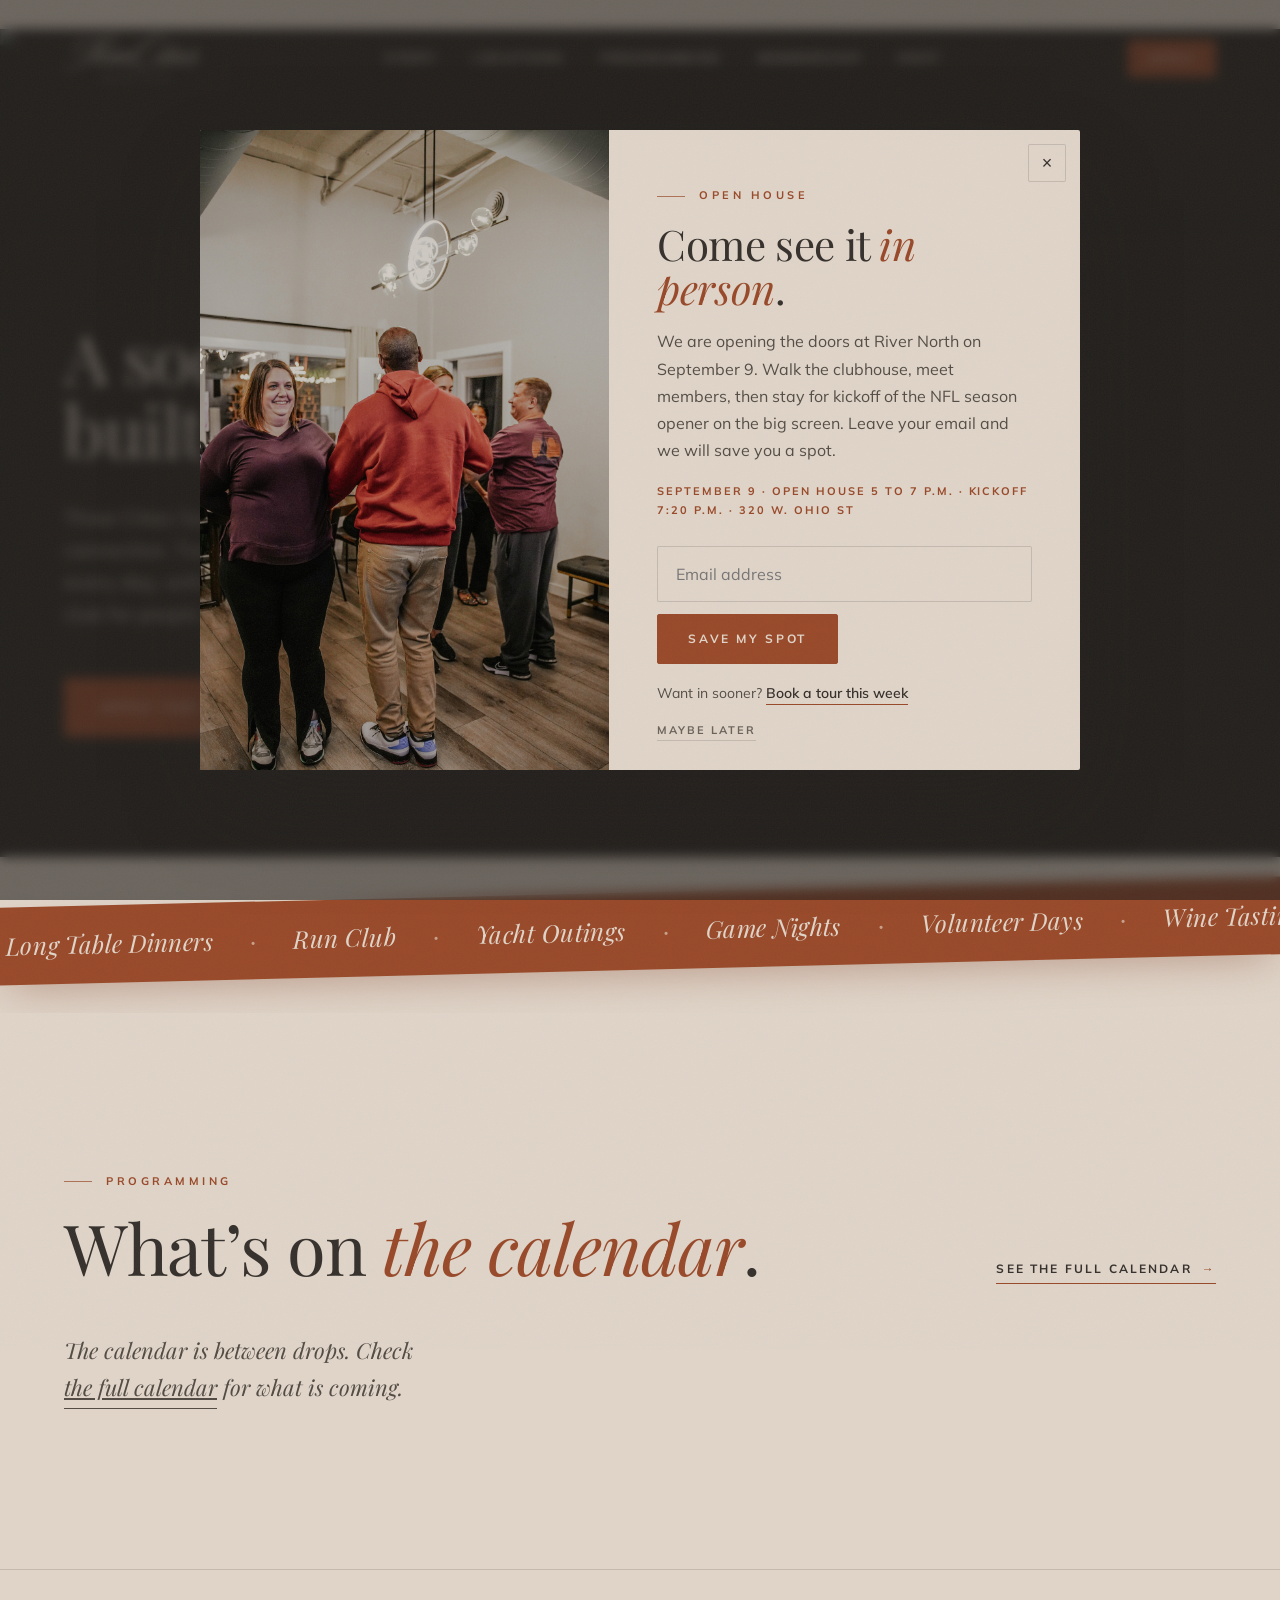
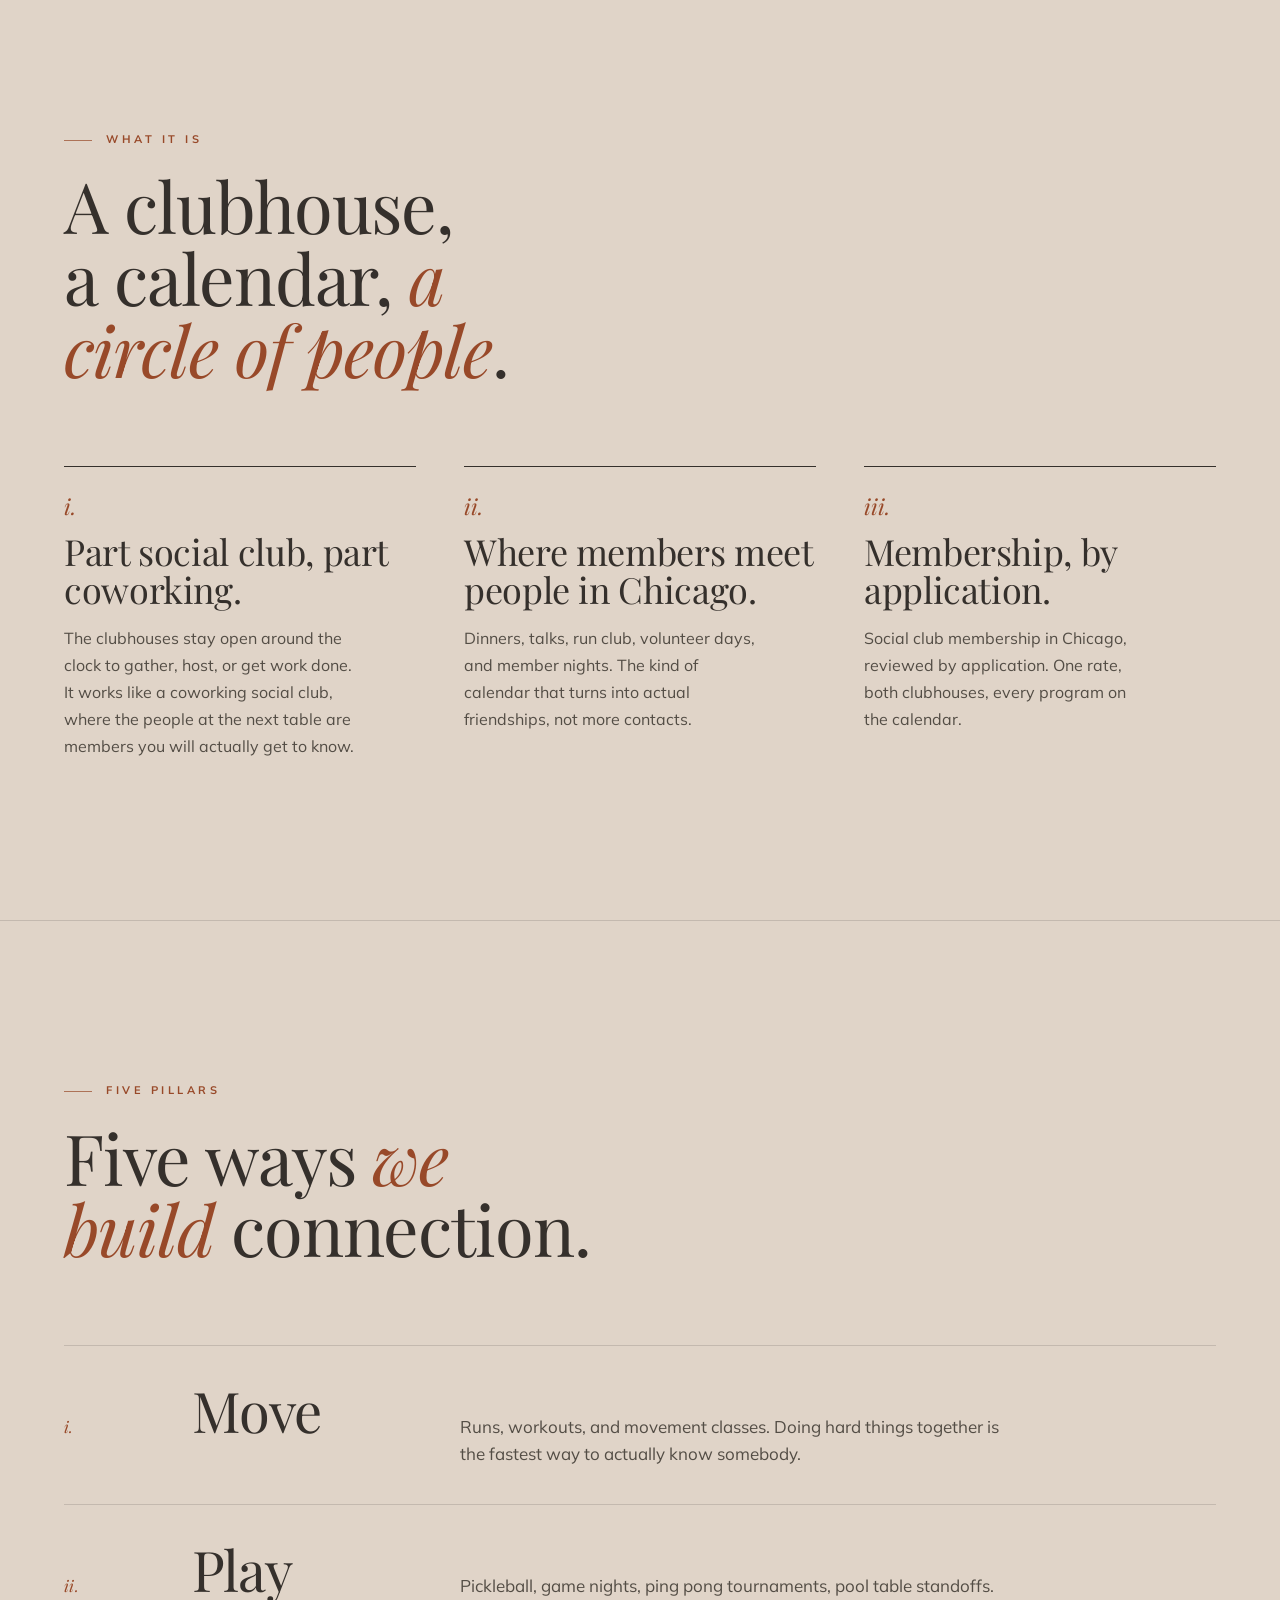
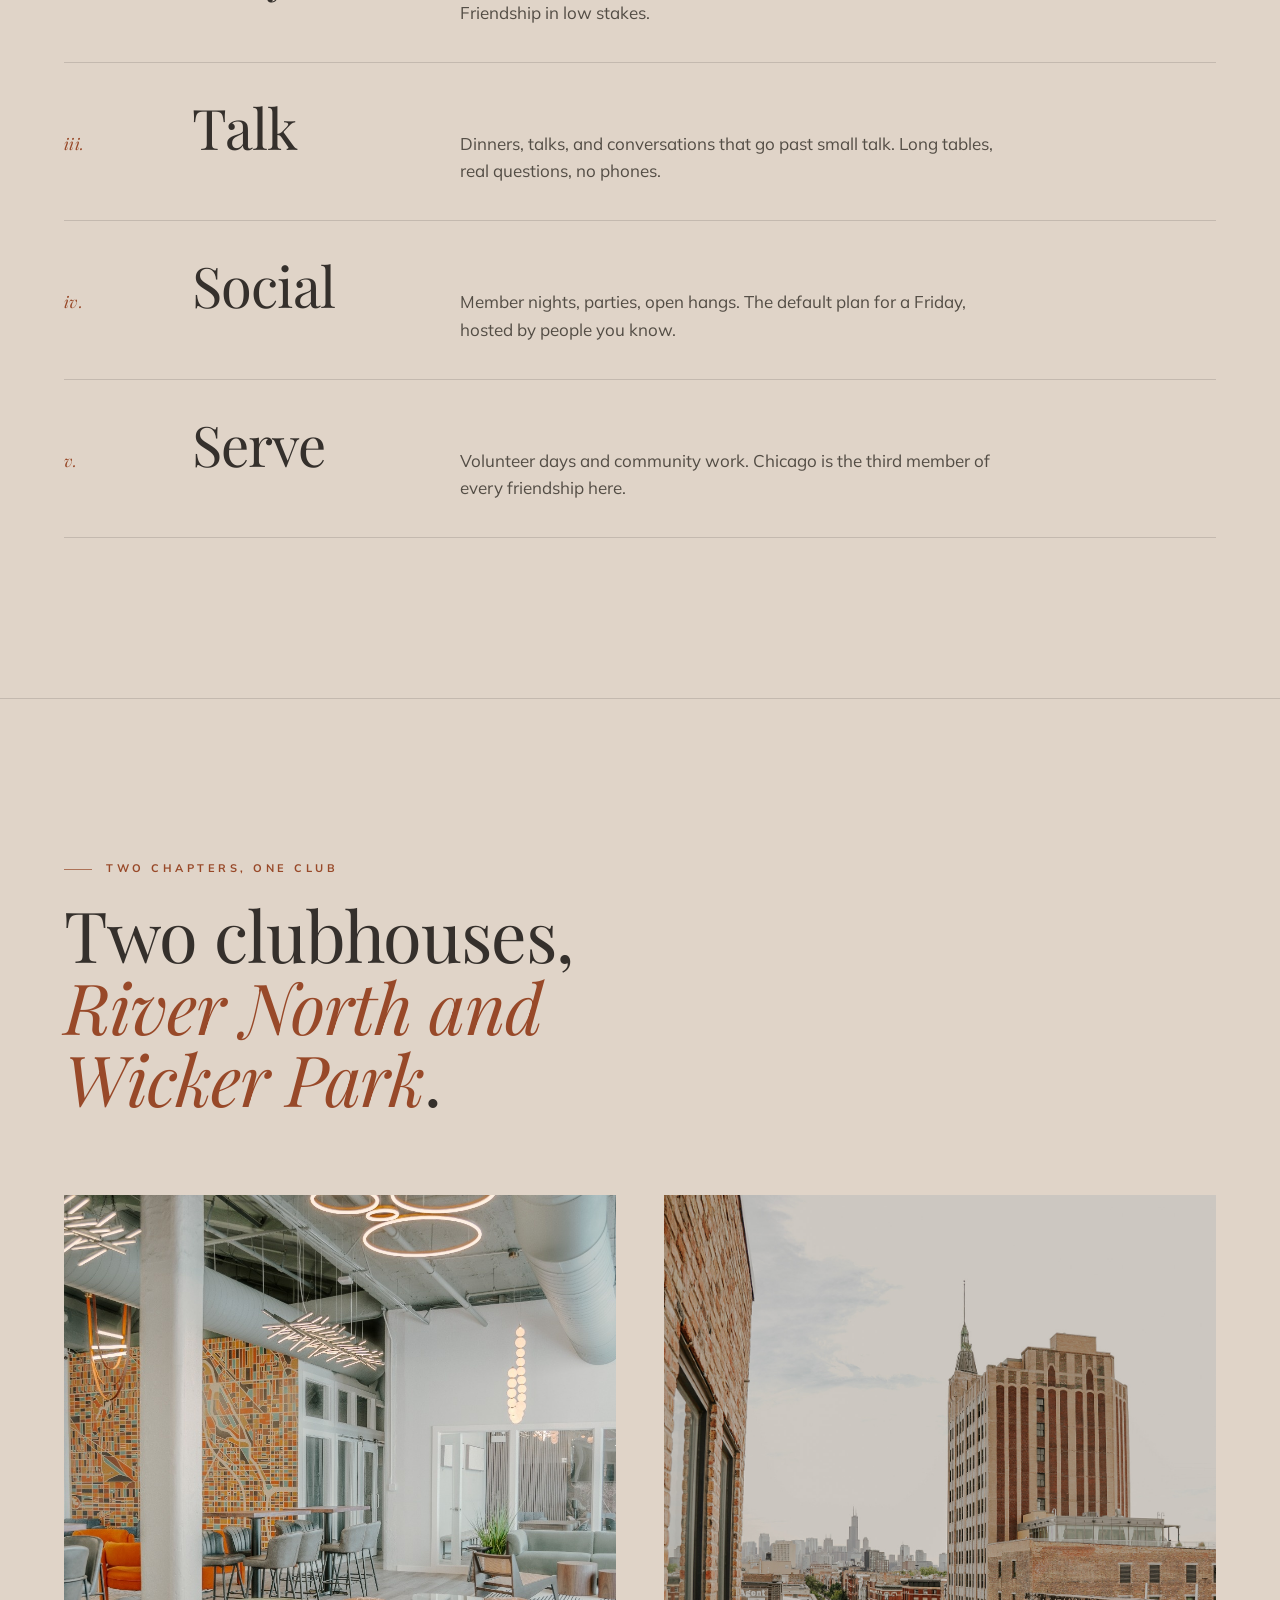
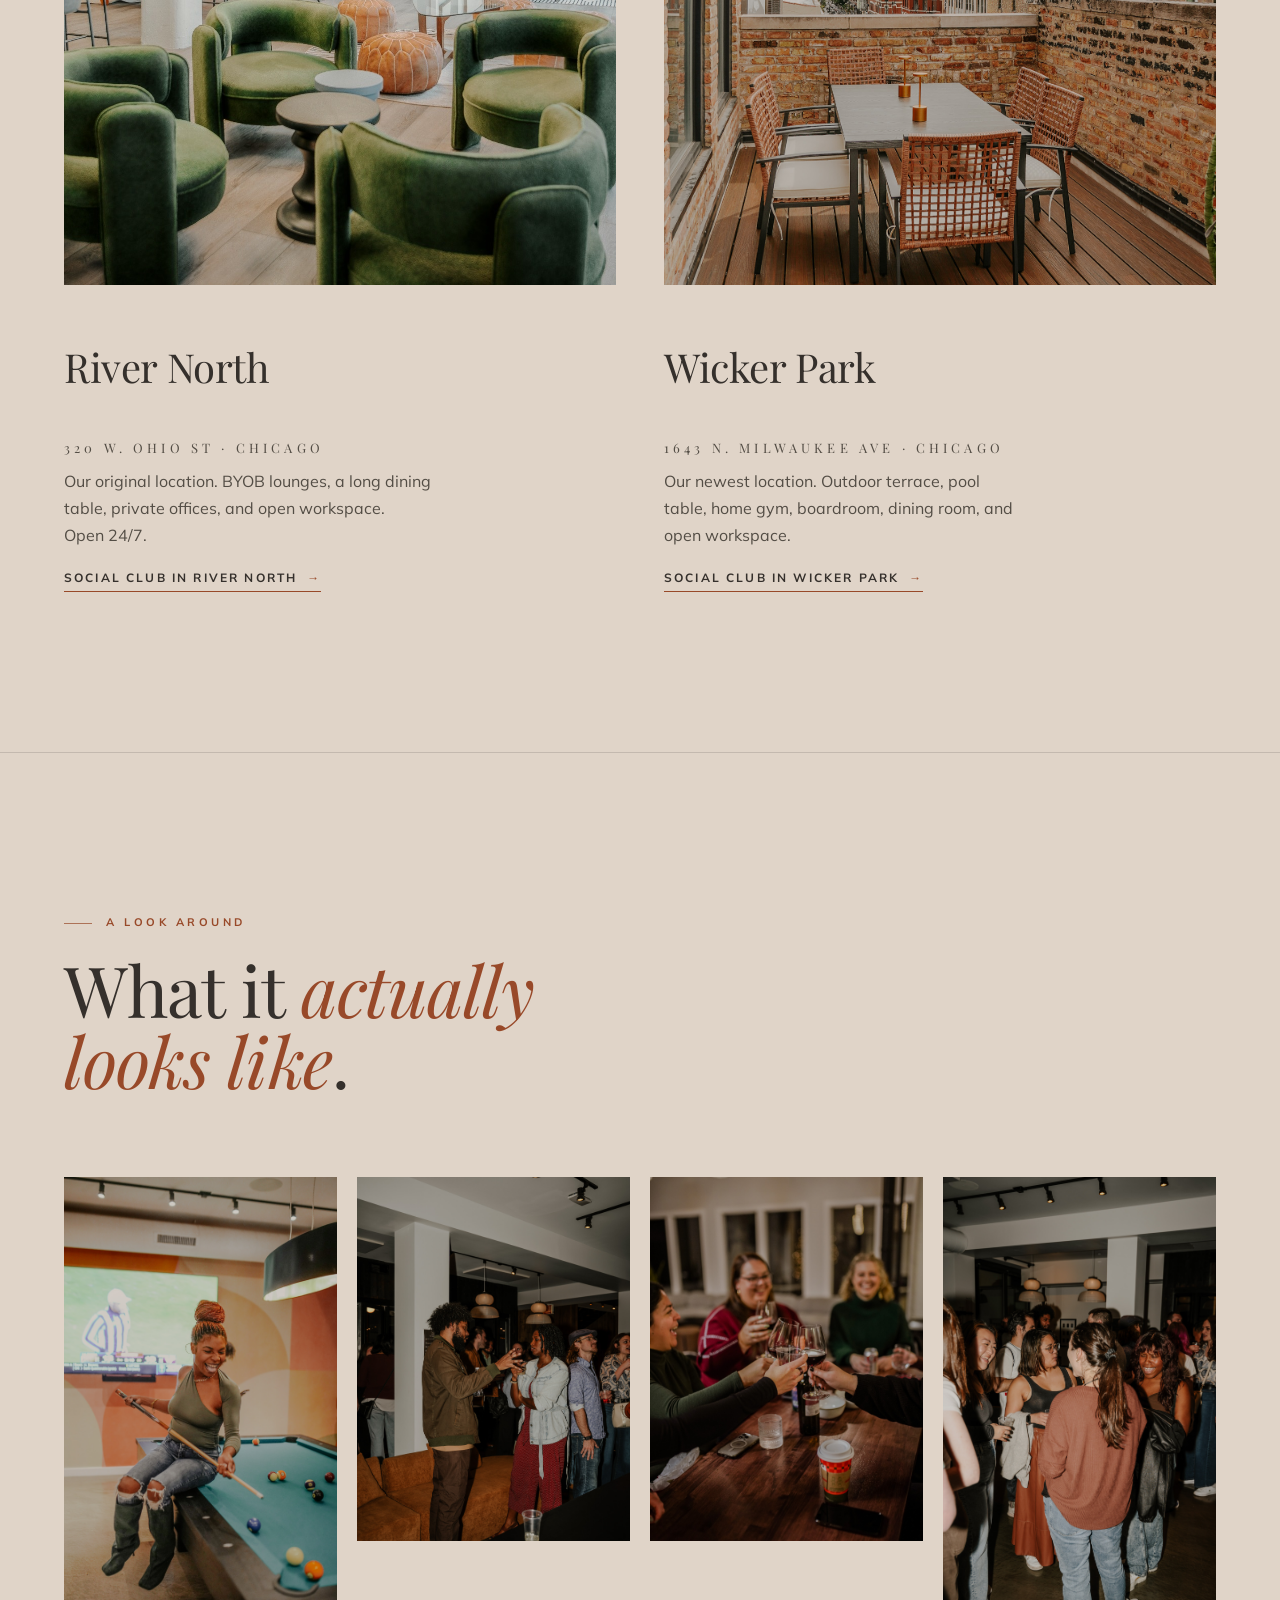
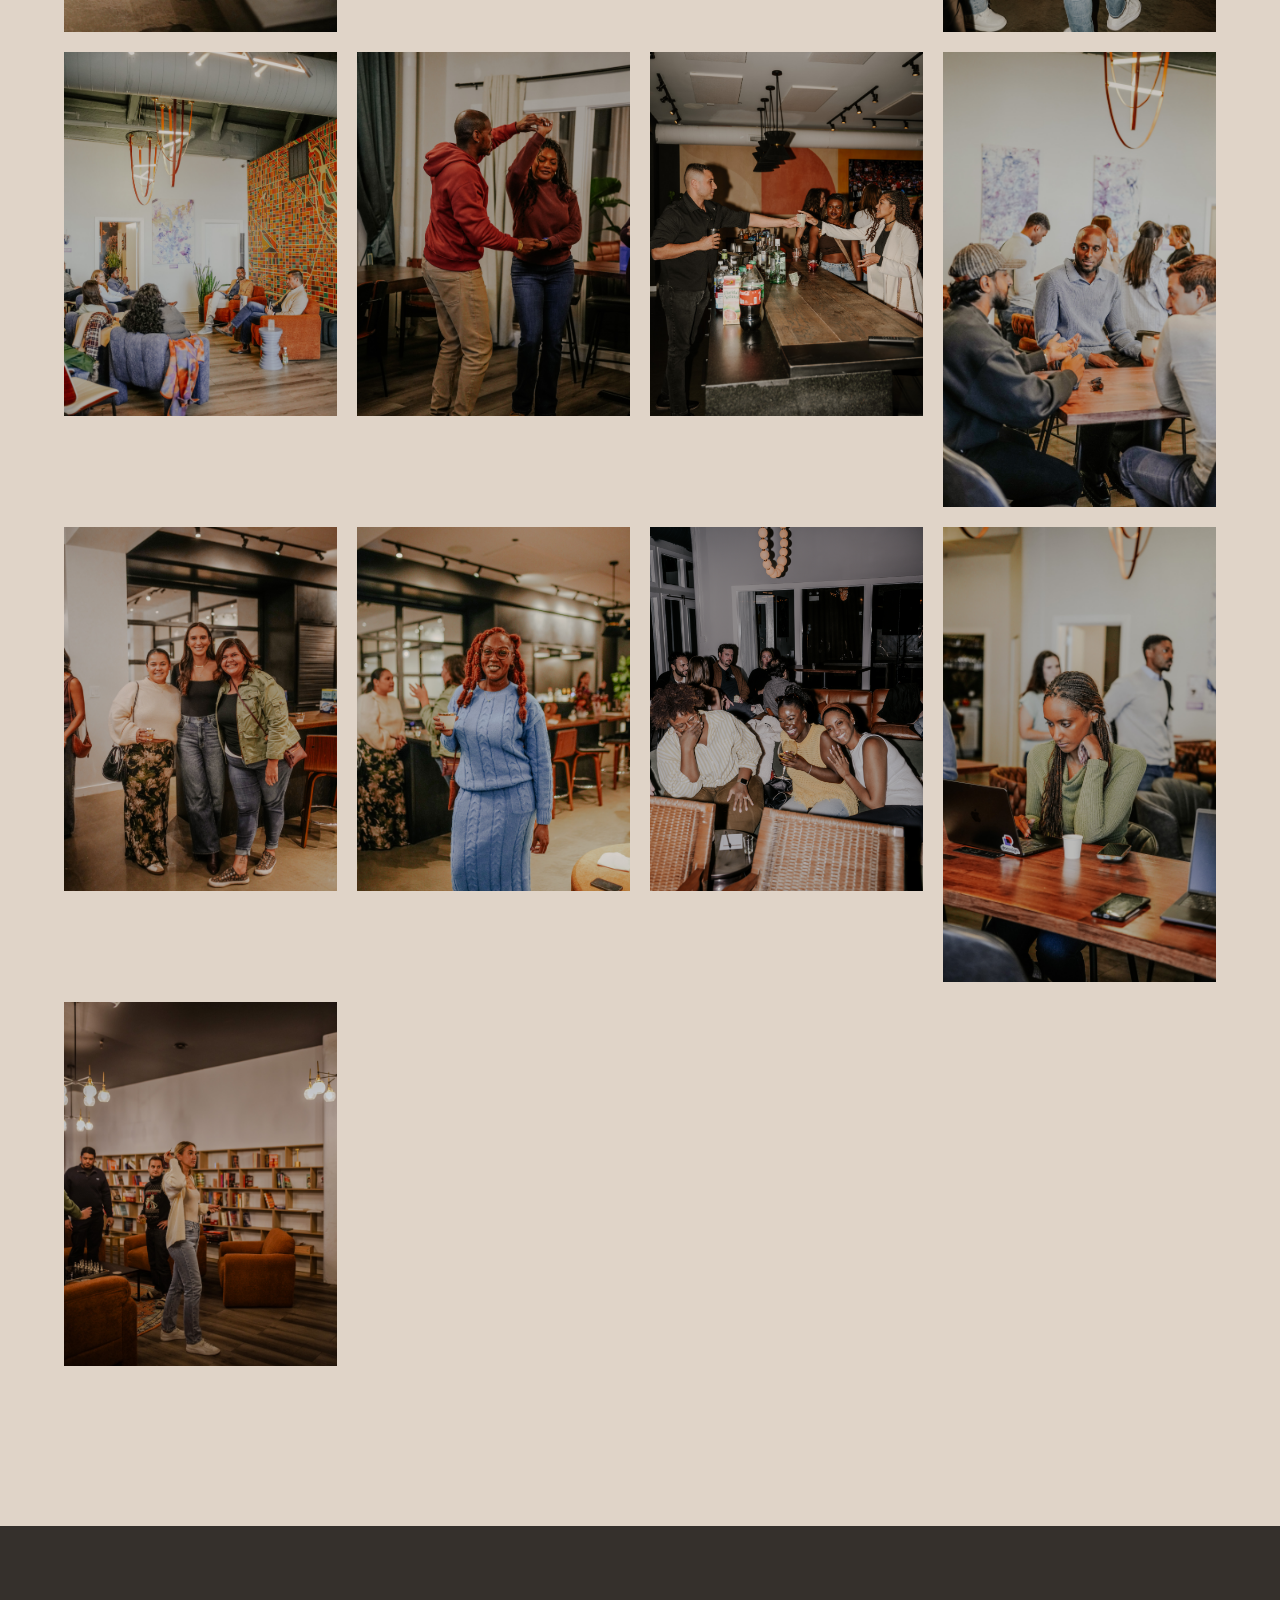
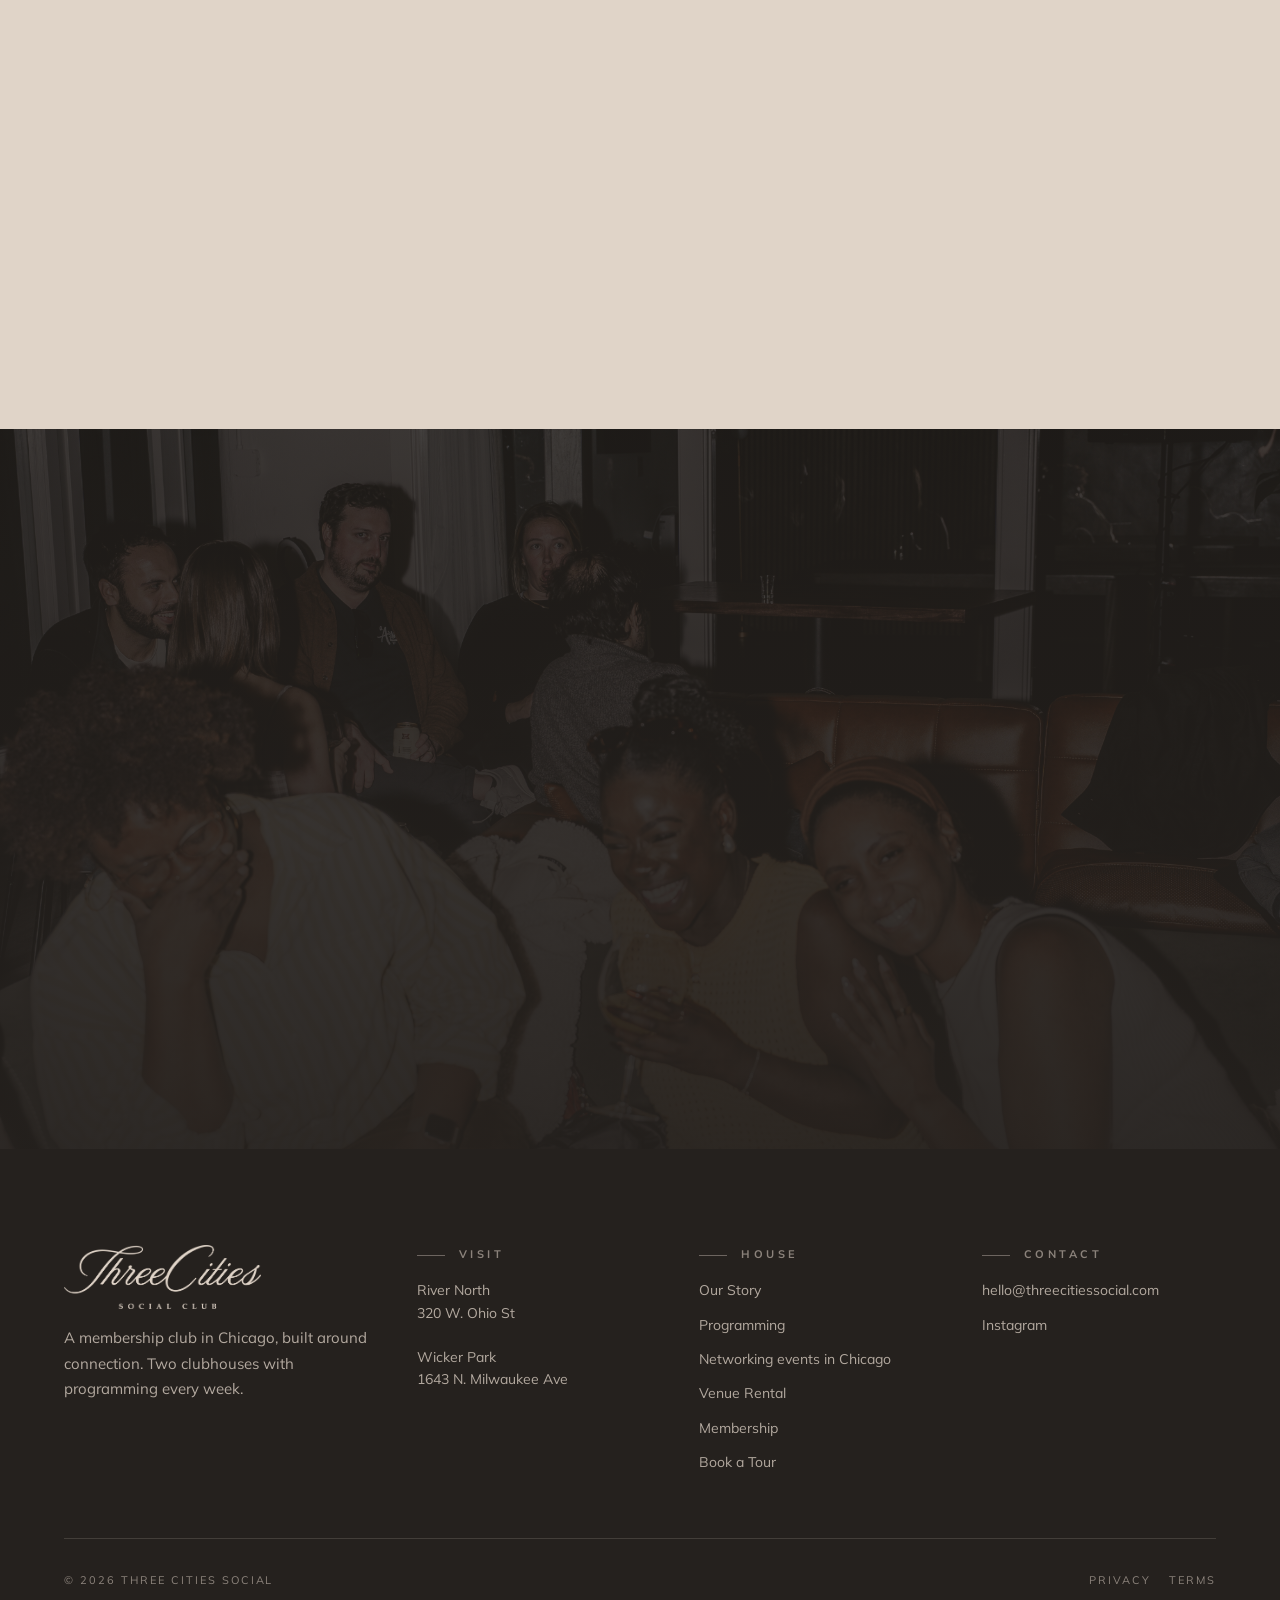
==== commit 3d9cbb36: "Offer a tour path inside the open house popup Adds a line under the RSVP form, Want in sooner, linki" ====
--- a/site/index.html
+++ b/site/index.html
@@ -950,6 +950,7 @@
         </div>
         <p class="signup__done">You are on the list. See you September 9.</p>
       </form>
+      <p class="capture__alt">Want in sooner? <a href="../join.html">Book a tour this week</a></p>
       <button class="capture__dismiss" data-capture-close>Maybe later</button>
     </div>
   </div>
--- a/site/styles.css
+++ b/site/styles.css
@@ -916,6 +916,20 @@
   transition: background 220ms, color 220ms;
 }
 .capture__close:hover { background: var(--matte-black); color: var(--off-white); }
+.capture__alt {
+  font-family: var(--font-sans);
+  font-size: 14px;
+  color: var(--fg-muted);
+}
+.capture__alt a {
+  color: var(--fg);
+  font-weight: 600;
+  text-decoration: none;
+  border-bottom: 1px solid var(--accent);
+  padding-bottom: 2px;
+  transition: color 220ms;
+}
+.capture__alt a:hover { color: var(--accent); }
 .capture__dismiss {
   align-self: flex-start;
   background: none; border: 0; padding: 0;
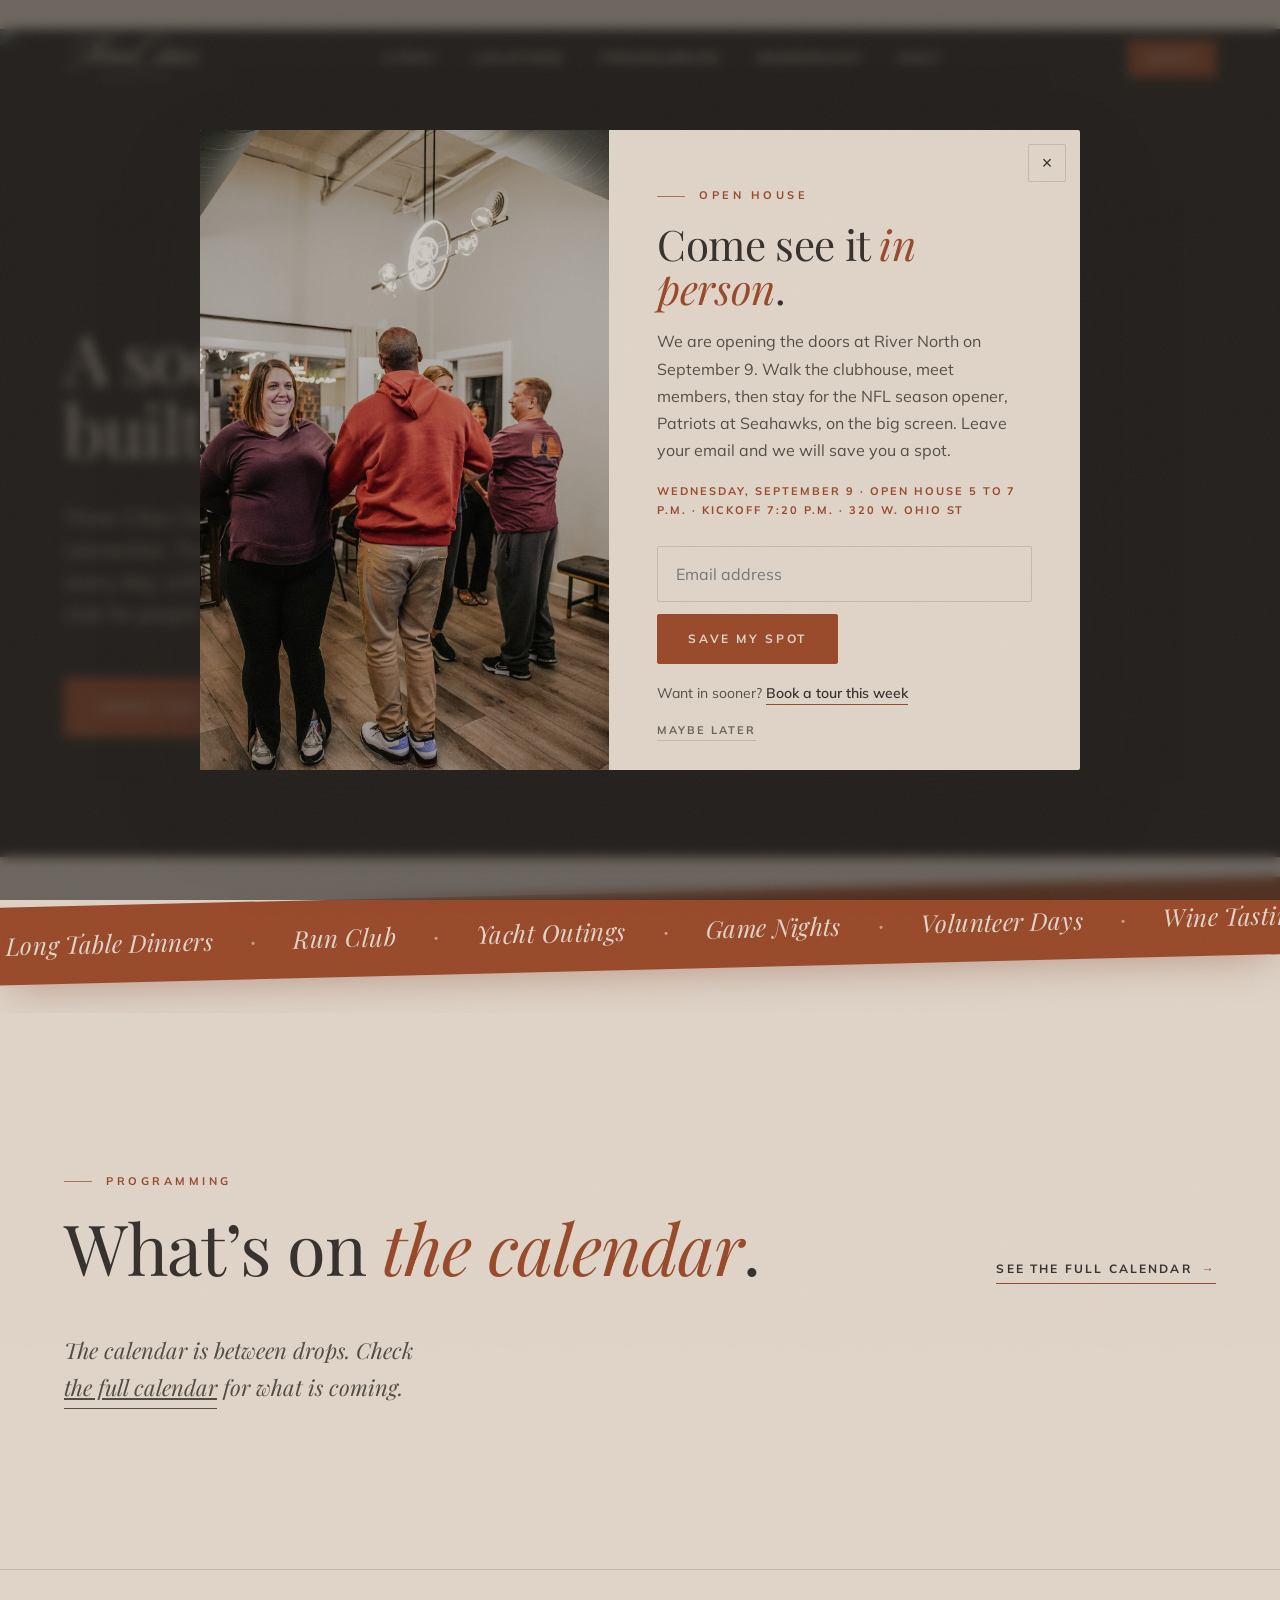
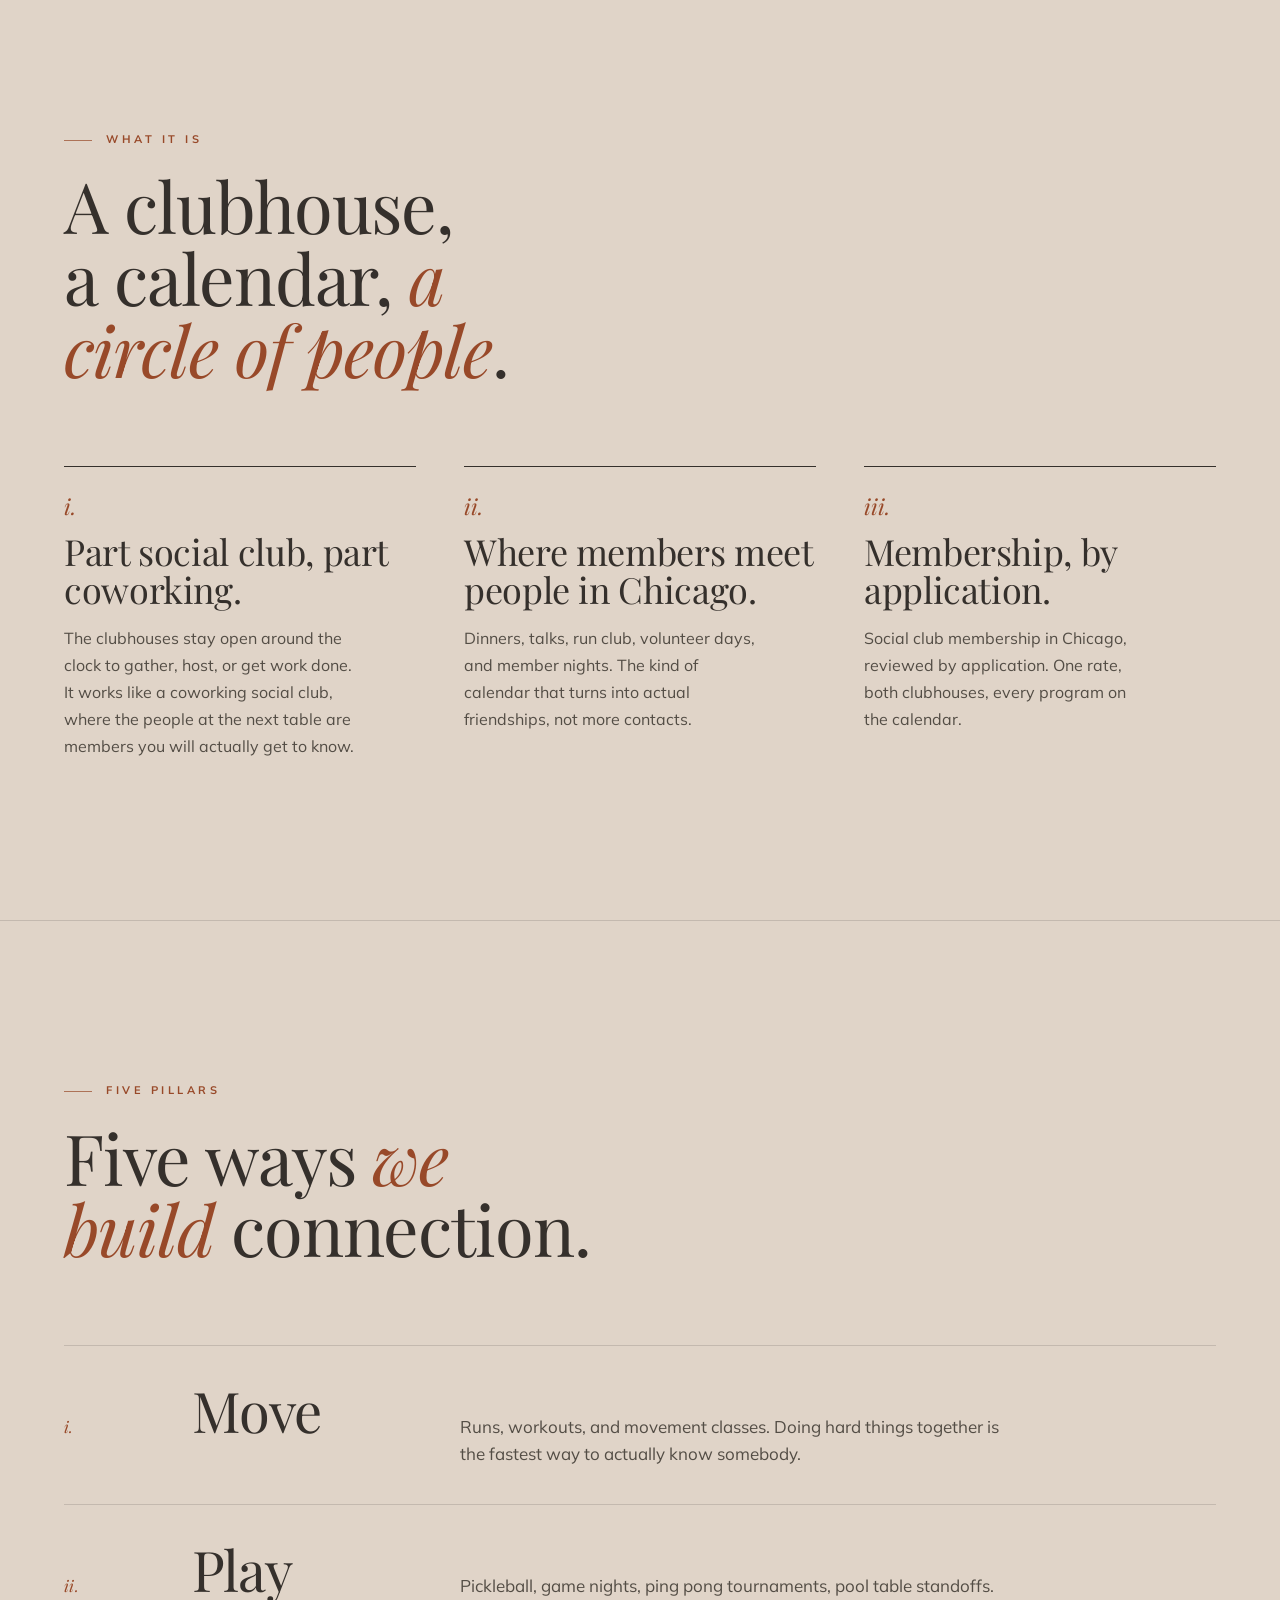
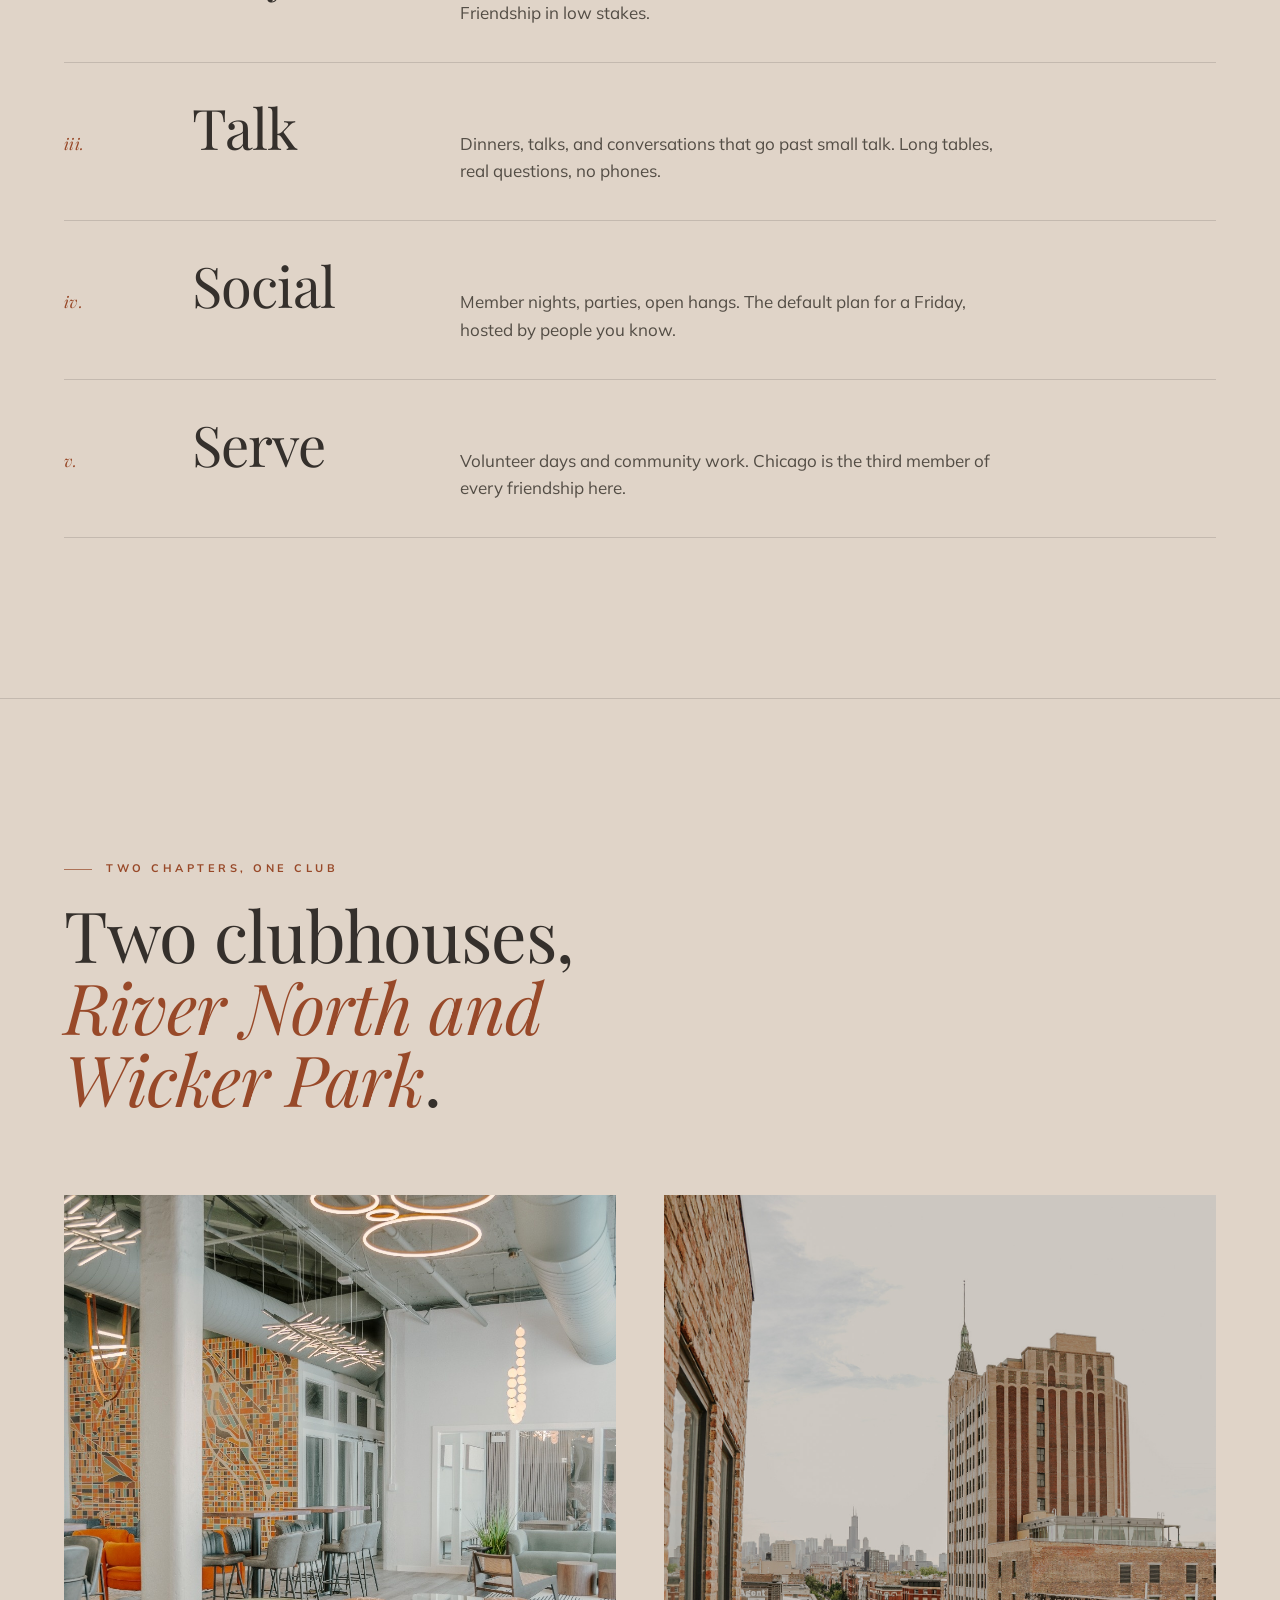
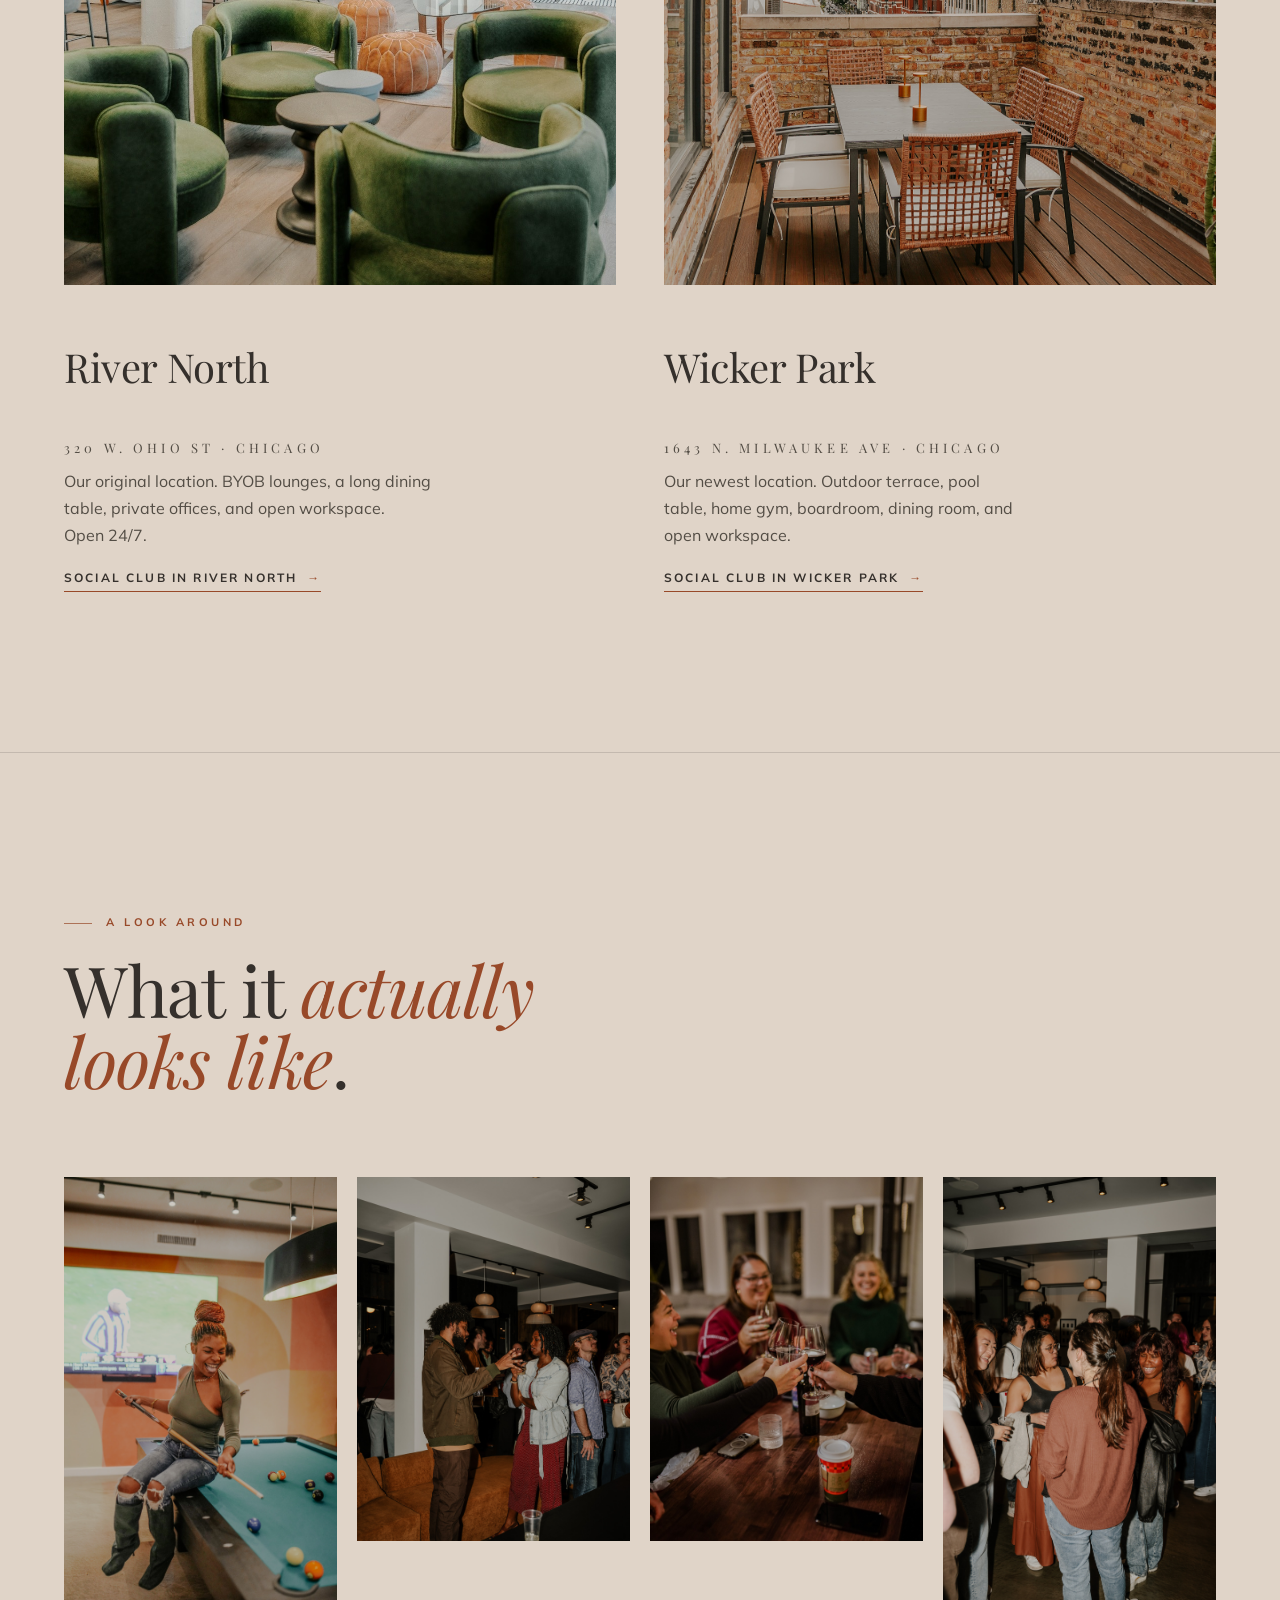
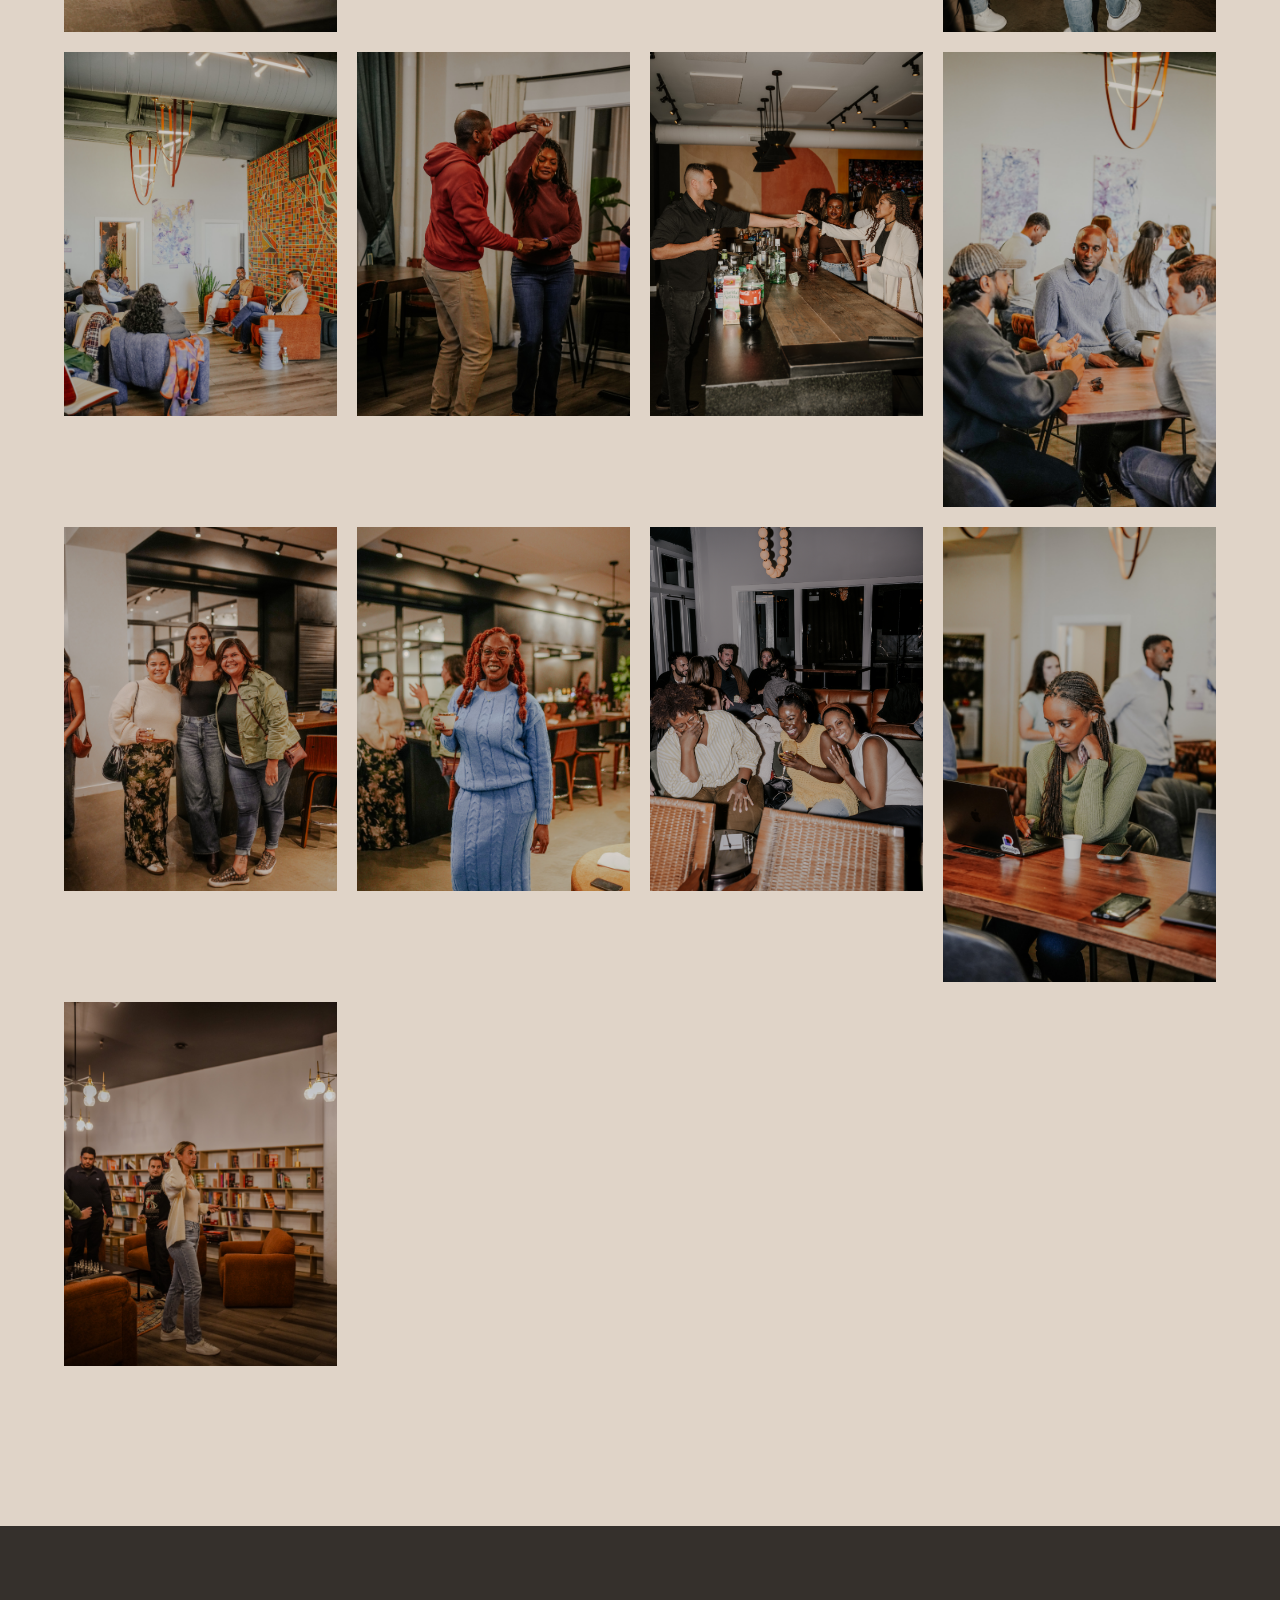
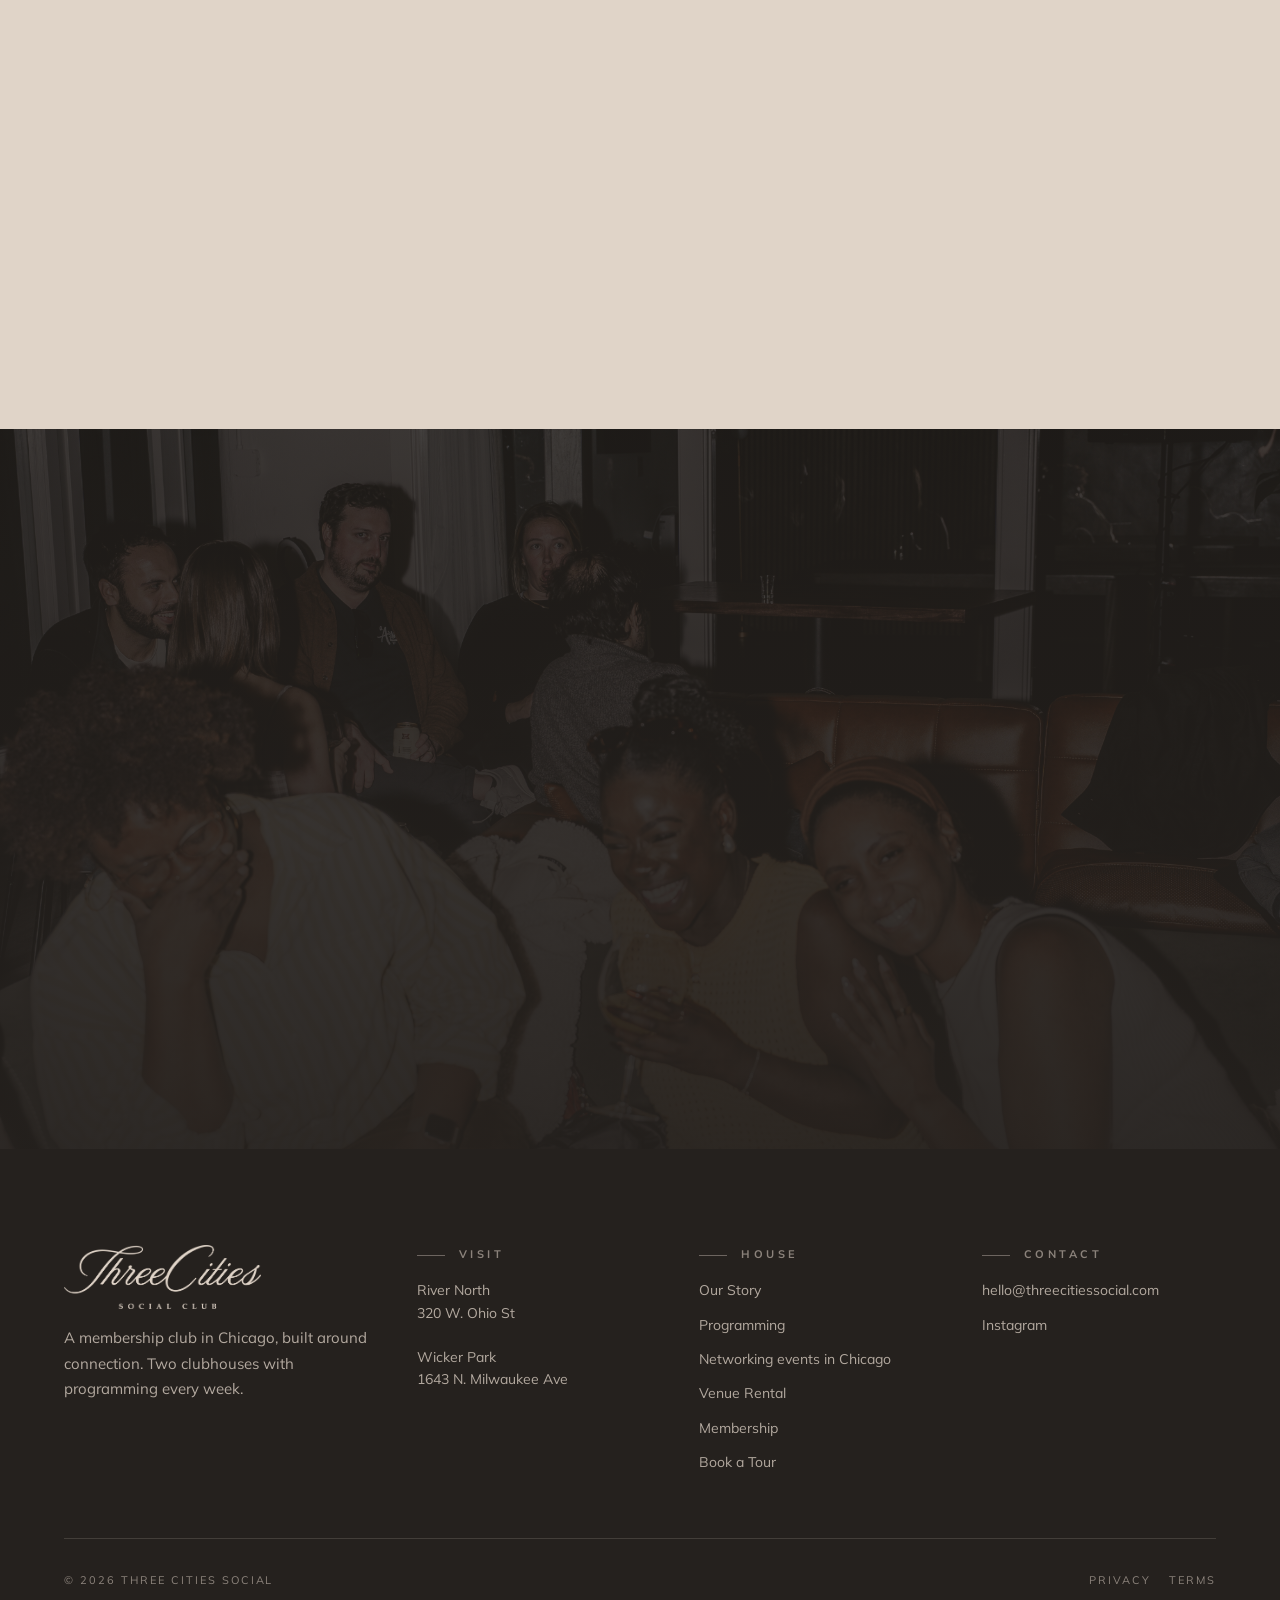
==== commit 4705d38e: "Name the kickoff matchup in the open house popup Patriots at Seahawks, with the full day and date in" ====
--- a/site/index.html
+++ b/site/index.html
@@ -941,8 +941,8 @@
     <div class="capture__body">
       <span class="eyebrow eyebrow--accent">Open House</span>
       <h3 class="capture__title" id="capture-title">Come see it <em>in person</em>.</h3>
-      <p class="capture__copy">We are opening the doors at River North on September 9. Walk the clubhouse, meet members, then stay for kickoff of the NFL season opener on the big screen. Leave your email and we will save you a spot.</p>
-      <p class="capture__detail">September 9 &middot; Open house 5 to 7 p.m. &middot; Kickoff 7:20 p.m. &middot; 320 W. Ohio St</p>
+      <p class="capture__copy">We are opening the doors at River North on September 9. Walk the clubhouse, meet members, then stay for the NFL season opener, Patriots at Seahawks, on the big screen. Leave your email and we will save you a spot.</p>
+      <p class="capture__detail">Wednesday, September 9 &middot; Open house 5 to 7 p.m. &middot; Kickoff 7:20 p.m. &middot; 320 W. Ohio St</p>
       <form class="signup" data-signup data-signup-name="Open House RSVP" data-signup-page="Homepage popup" novalidate>
         <div class="signup__row">
           <input type="email" name="email" placeholder="Email address" autocomplete="email" required aria-label="Email address" />
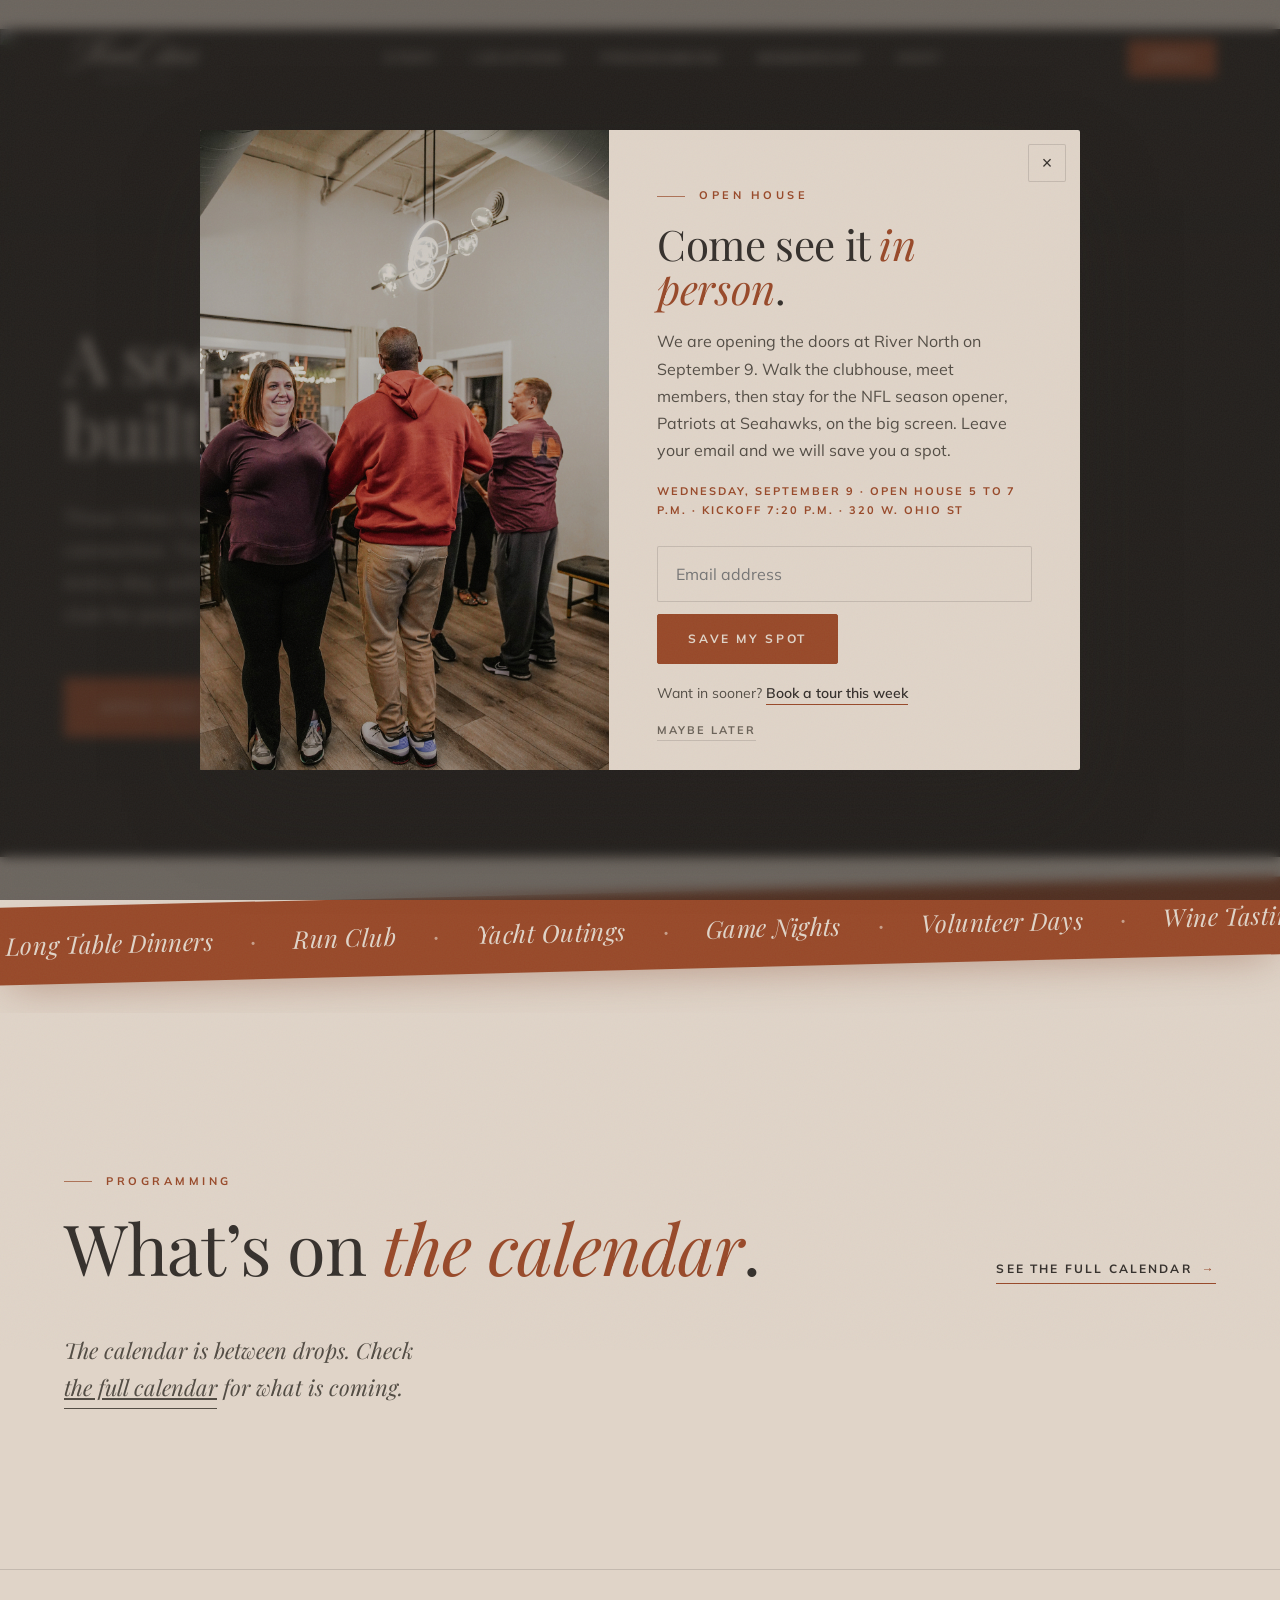
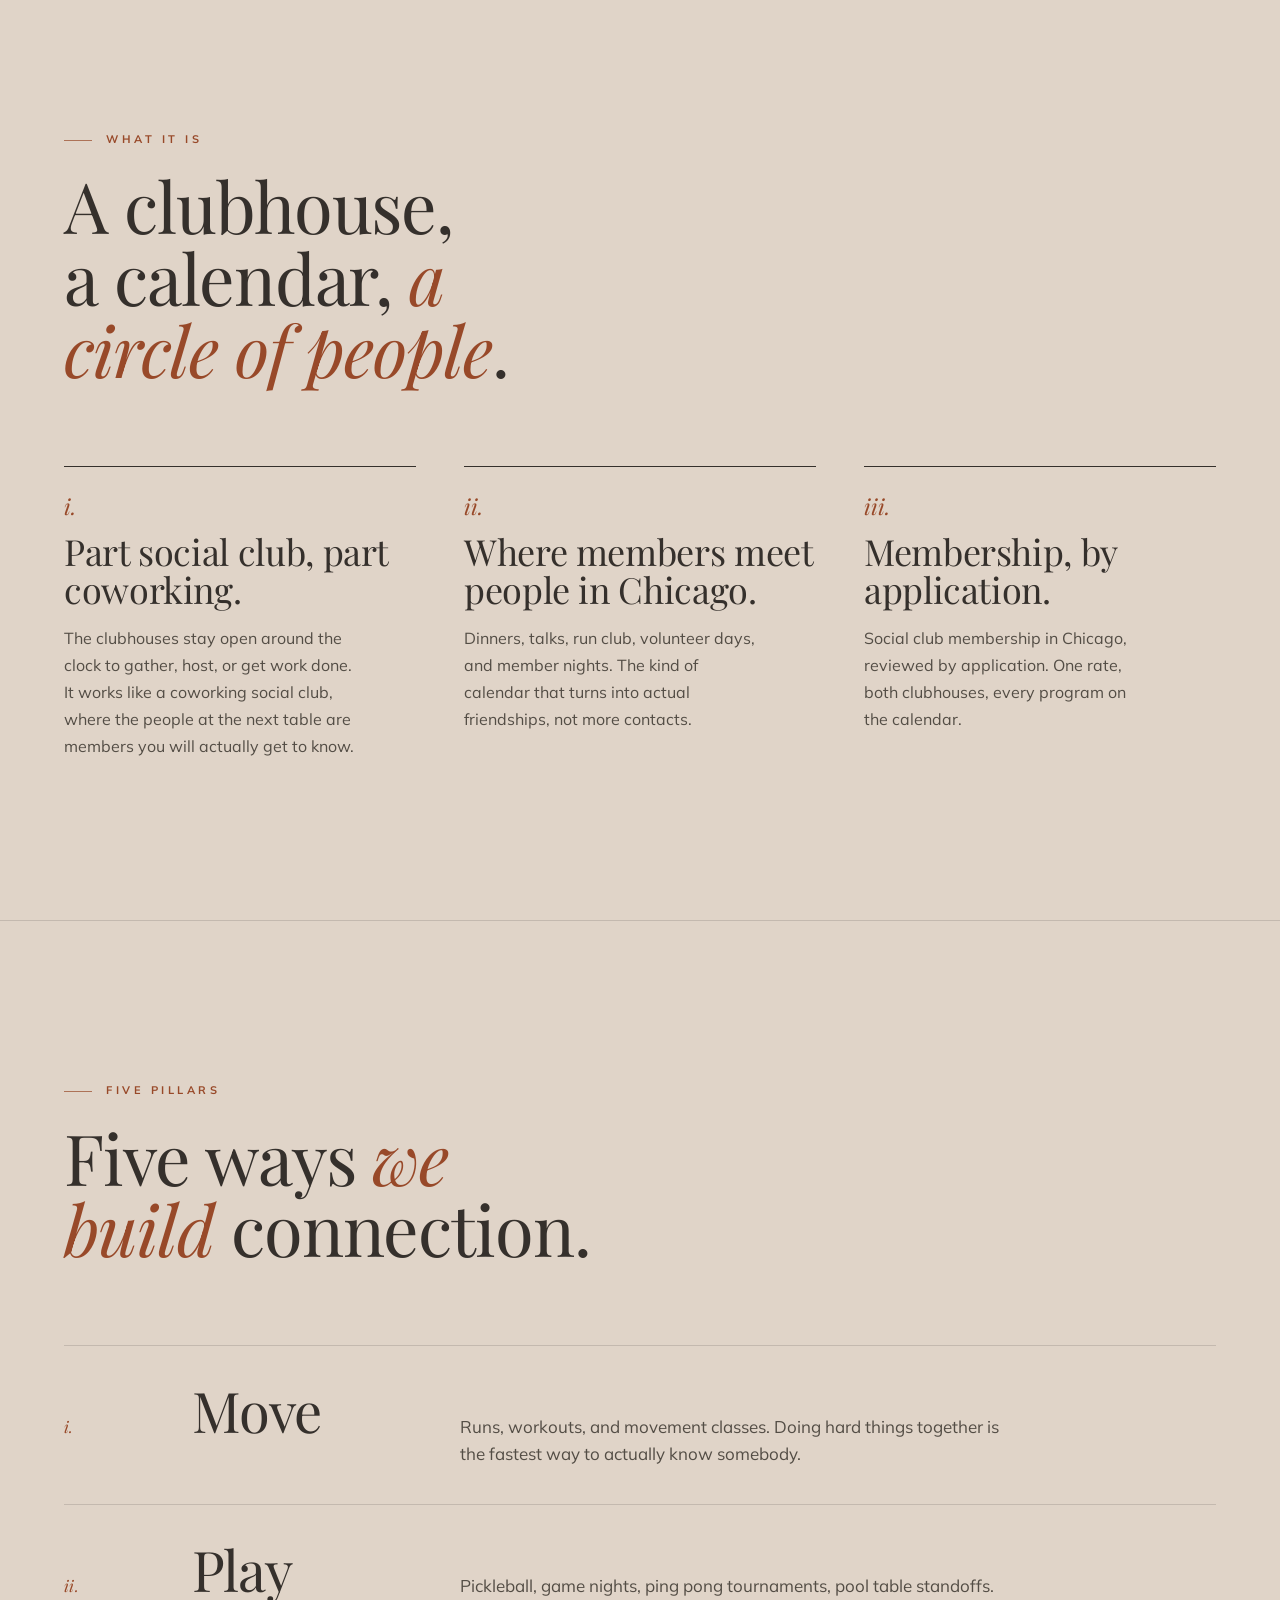
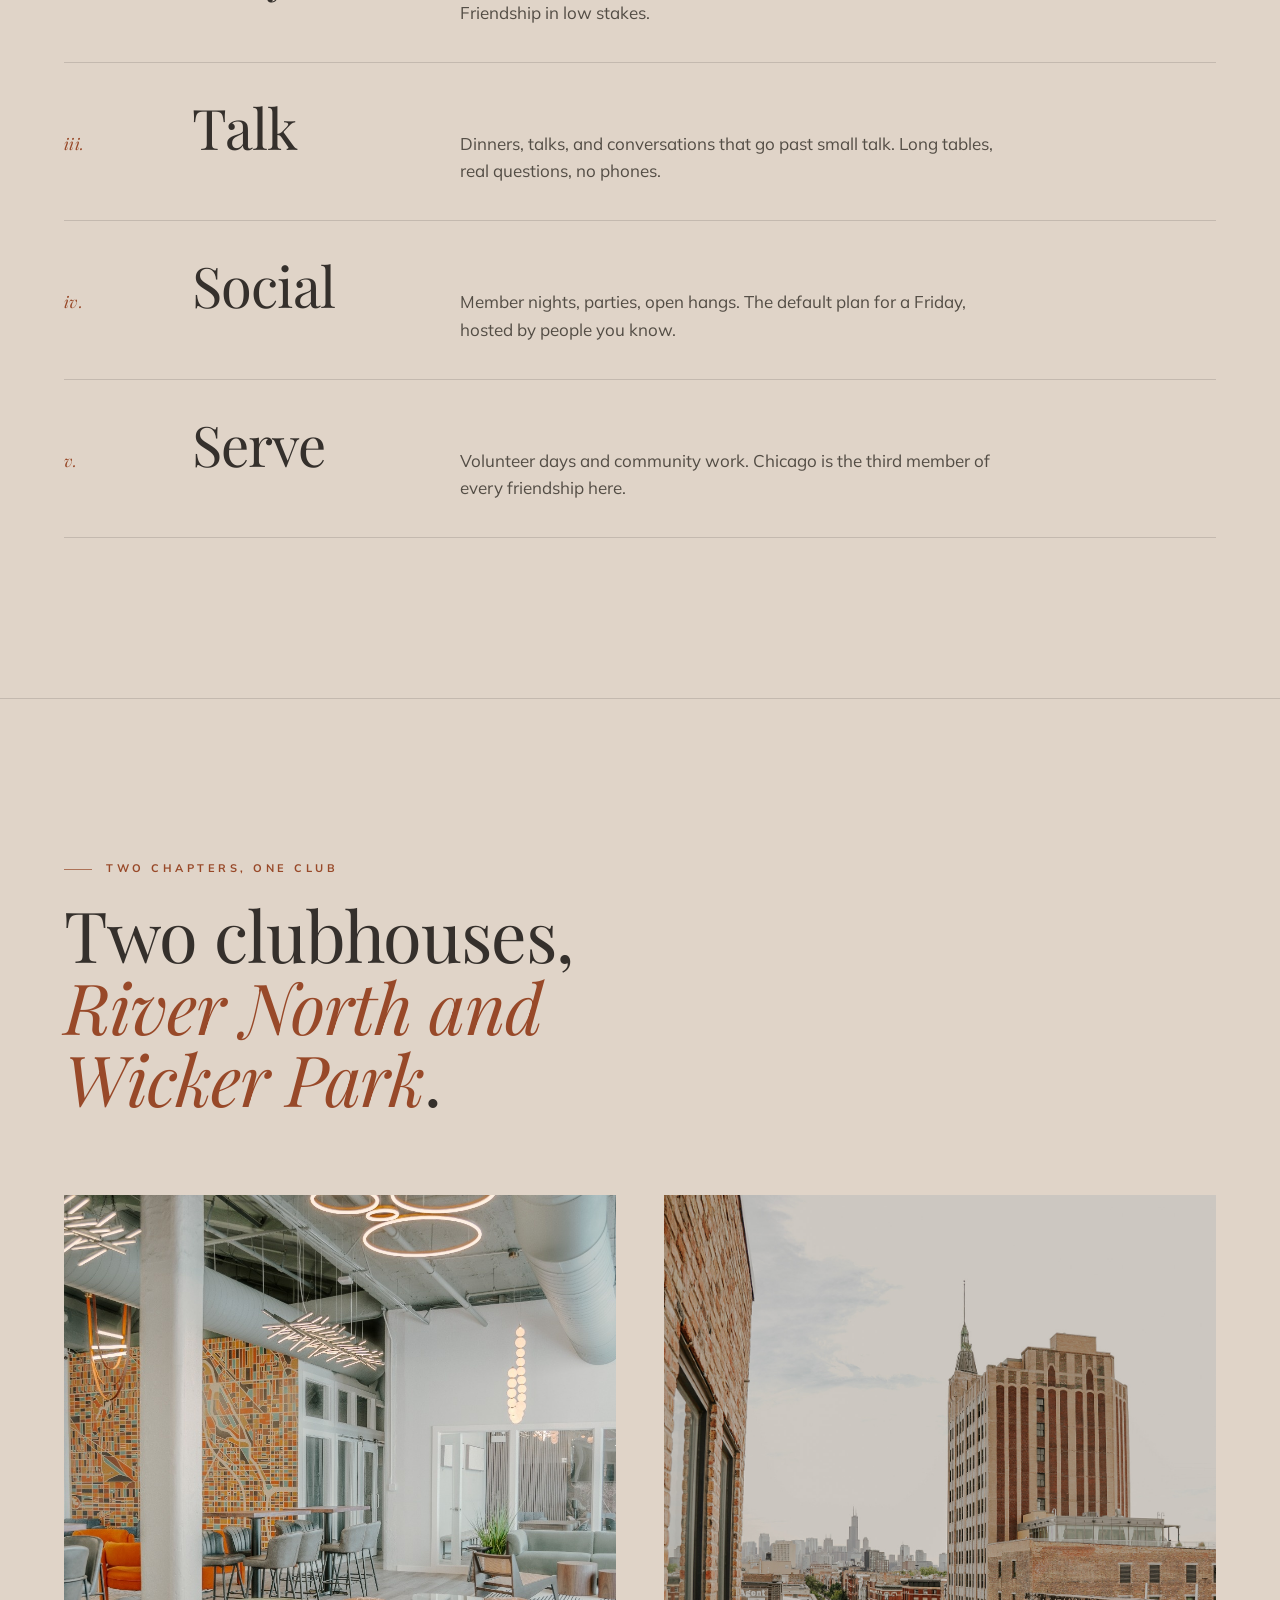
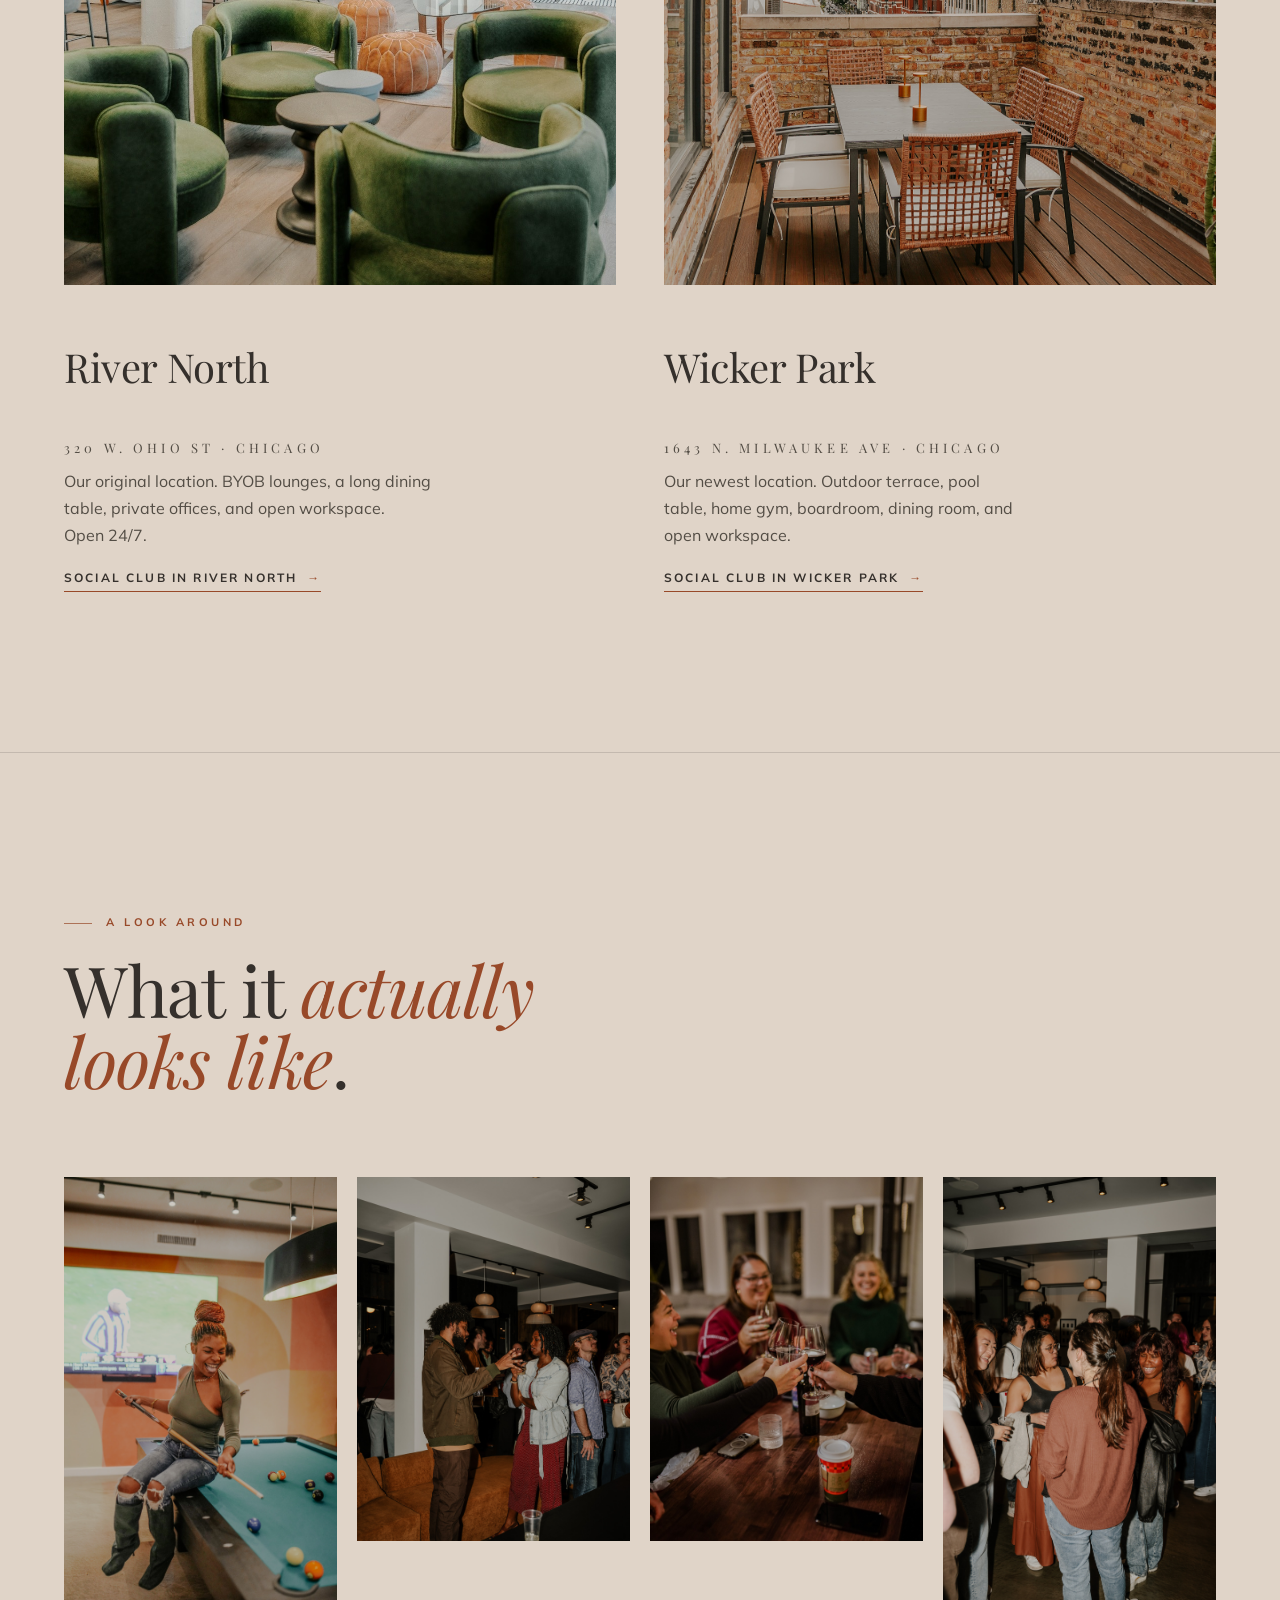
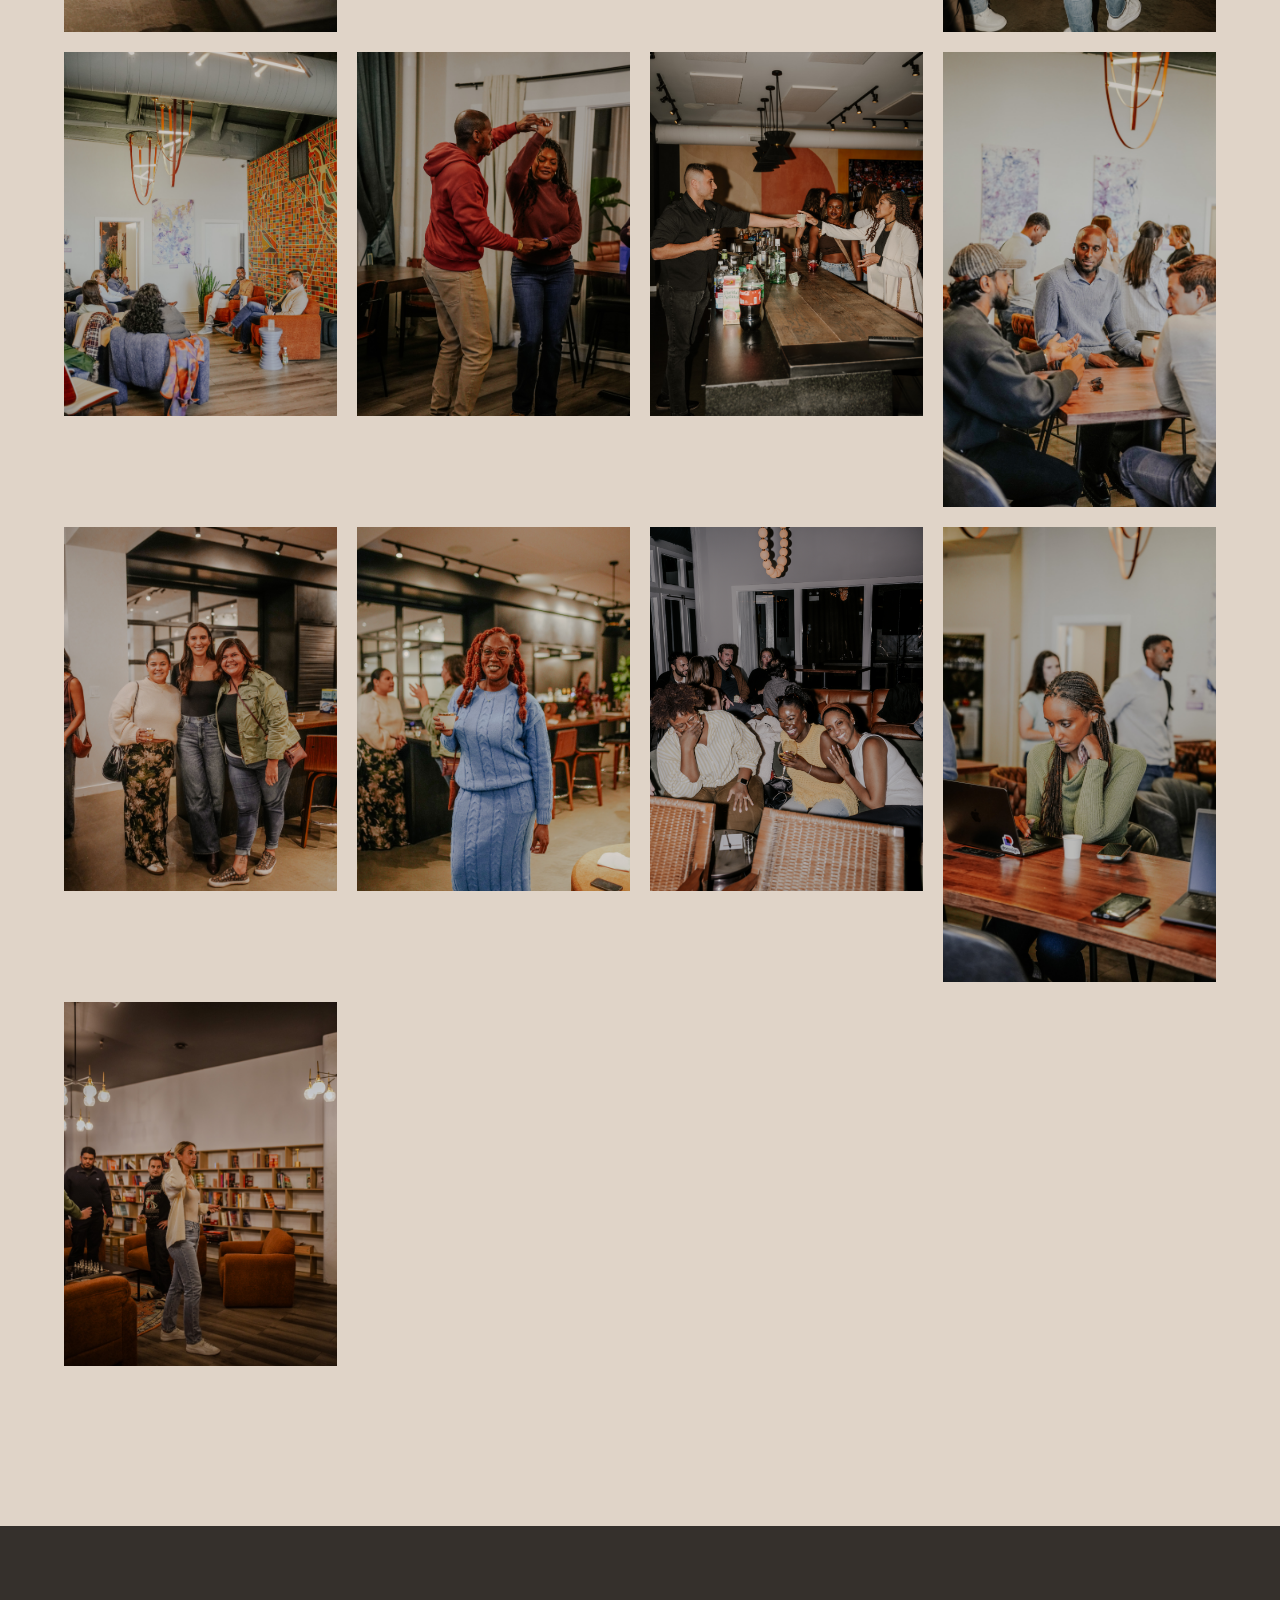
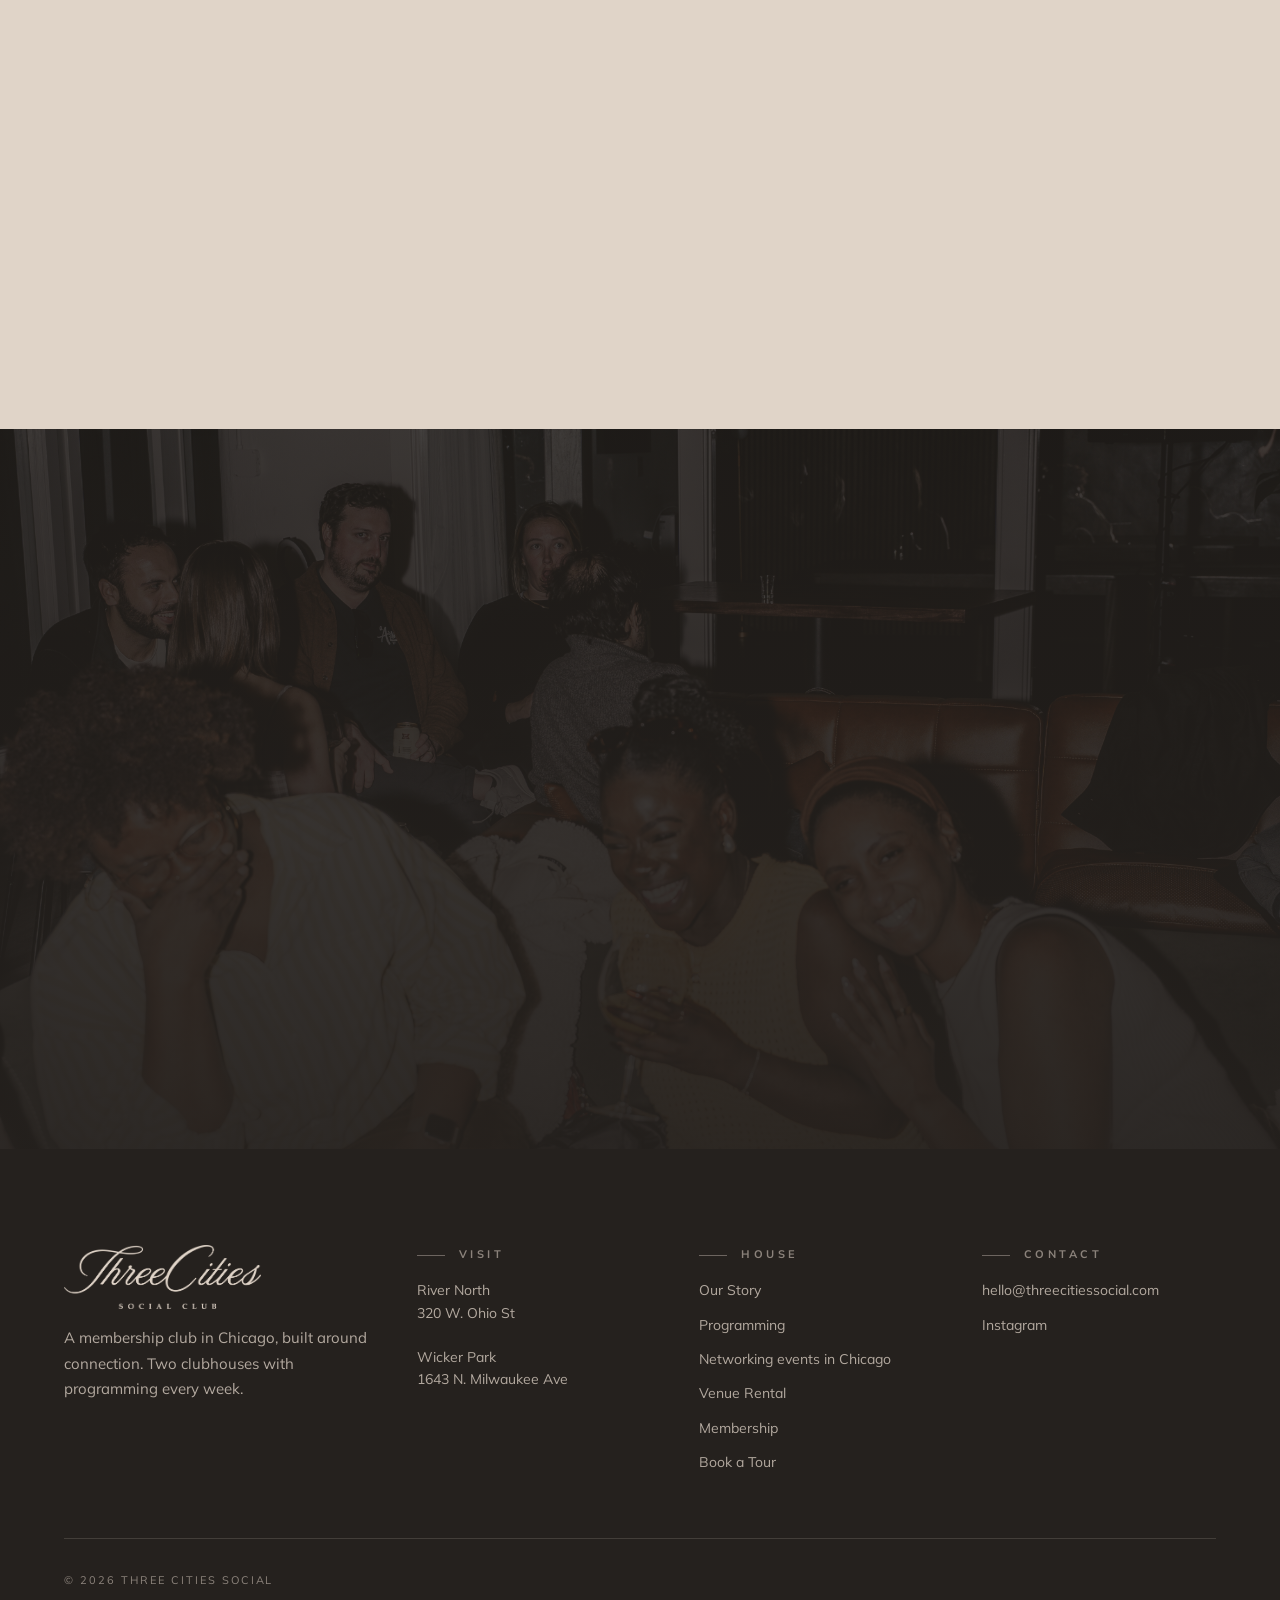
==== commit 43b437ac: "Search engine files, self-hosted images, faster fonts, and cleanup SEO: - build.js now emits sitemap" ====
--- a/site/index.html
+++ b/site/index.html
@@ -12,15 +12,18 @@
 <meta property="og:url" content="https://threecitiessocial.com/" />
 <meta property="og:title" content="Three Cities Social | A Social Club in Chicago for Real Friends" />
 <meta property="og:description" content="Three Cities Social is a social club in Chicago built around connection. Two clubhouses in River North and Wicker Park, programming every week. Apply to join." />
-<meta property="og:image" content="https://images.squarespace-cdn.com/content/v1/68beeb47f4532e51e24b78f6/63d46ab3-a099-4526-b0cb-5759823ed937/TC+Nov+Event-44.jpg?format=2000w" />
+<meta property="og:image" content="https://threecitiessocial.com/uploads/TC%20Nov%20Event-43.jpg" />
 <meta name="twitter:card" content="summary_large_image" />
 <meta name="twitter:title" content="Three Cities Social. A Membership Club in Chicago." />
 <meta name="twitter:description" content="A community for adults who want real friends in Chicago. Two clubhouses, programming every week. Apply for membership." />
-<meta name="twitter:image" content="https://images.squarespace-cdn.com/content/v1/68beeb47f4532e51e24b78f6/63d46ab3-a099-4526-b0cb-5759823ed937/TC+Nov+Event-44.jpg?format=2000w" />
+<meta name="twitter:image" content="https://threecitiessocial.com/uploads/TC%20Nov%20Event-43.jpg" />
 
 
 <link rel="icon" type="image/png" href="../assets/icons/mark-black.png" />
 <link rel="apple-touch-icon" href="../assets/icons/mark-black.png" />
+<link rel="preconnect" href="https://fonts.googleapis.com" />
+<link rel="preconnect" href="https://fonts.gstatic.com" crossorigin />
+<link href="https://fonts.googleapis.com/css2?family=Playfair+Display:ital,wght@0,400;0,500;0,600;0,700;0,800;1,400;1,500&family=Mulish:wght@300;400;500;600;700;800&display=swap" rel="stylesheet" />
 <link rel="stylesheet" href="styles.css" />
 
 <style>
@@ -556,6 +559,7 @@
 .closer .h-section em { color: var(--autumn-soft); }
 </style>
 <script type="application/ld+json">{"@context":"https://schema.org","@type":"Organization","name":"Three Cities Social","alternateName":"Three Cities Social Club","url":"https://threecitiessocial.com","logo":"https://threecitiessocial.com/assets/logos/wordmark-wide-black.png","description":"A membership club in Chicago, built around real connection. Two clubhouses, programming every week.","sameAs":["https://instagram.com/threecitiessocial"],"location":[{"@type":"Place","name":"Three Cities Social - River North","address":{"@type":"PostalAddress","streetAddress":"320 W. Ohio St","addressLocality":"Chicago","addressRegion":"IL","postalCode":"60654","addressCountry":"US"}},{"@type":"Place","name":"Three Cities Social - Wicker Park","address":{"@type":"PostalAddress","streetAddress":"1643 N. Milwaukee Ave","addressLocality":"Chicago","addressRegion":"IL","postalCode":"60647","addressCountry":"US"}}],"contactPoint":{"@type":"ContactPoint","email":"hello@threecitiessocial.com","contactType":"Customer Service"}}</script>
+<script type="application/ld+json">{"@context":"https://schema.org","@type":"Event","name":"Open House and NFL Kickoff Night","description":"Open house at the Three Cities Social River North clubhouse. Walk the space, meet members, then stay for the NFL season opener on the big screen. Open to the public.","startDate":"2026-09-09T17:00:00-05:00","endDate":"2026-09-09T22:00:00-05:00","eventAttendanceMode":"https://schema.org/OfflineEventAttendanceMode","eventStatus":"https://schema.org/EventScheduled","isAccessibleForFree":true,"image":"https://threecitiessocial.com/uploads/TC%20Nov%20Event-43.jpg","location":{"@type":"Place","name":"Three Cities Social - River North","address":{"@type":"PostalAddress","streetAddress":"320 W. Ohio St","addressLocality":"Chicago","addressRegion":"IL","postalCode":"60654","addressCountry":"US"}},"organizer":{"@type":"Organization","name":"Three Cities Social","url":"https://threecitiessocial.com"}}</script>
 </head>
 <body>
 
@@ -748,7 +752,7 @@
     <div class="clubhouses">
       <article class="clubhouse reveal">
         <a href="river-north.html" class="clubhouse__photo" aria-label="River North">
-          <img src="../uploads/compressed_A7400003-HDR.jpg" alt="Inside the River North clubhouse, with the lounge and Chicago map mural"th bookshelves and lounge chairs" loading="lazy" />
+          <img src="../uploads/compressed_A7400003-HDR.jpg" alt="Inside the River North clubhouse, with the lounge and Chicago map mural" loading="lazy" />
         </a>
         <div class="clubhouse__body">
           <h3 class="clubhouse__name">River North</h3>
@@ -922,10 +926,6 @@
     </div>
     <div class="footer__bot">
       <span>&copy; 2026 Three Cities Social</span>
-      <span class="footer__legal">
-        <a href="#">Privacy</a>
-        <a href="#">Terms</a>
-      </span>
     </div>
   </div>
 </footer>
--- a/site/styles.css
+++ b/site/styles.css
@@ -6,7 +6,6 @@
 /* Brand guide specifies Butler + Avenir. Closest Google-Fonts substitutes:
    Playfair Display (high-contrast display serif) and Mulish (geometric sans
    designed Avenir-adjacent). Swap to licensed Butler/Avenir when available. */
-@import url('https://fonts.googleapis.com/css2?family=Playfair+Display:ital,wght@0,400;0,500;0,600;0,700;0,800;1,400;1,500&family=Mulish:wght@300;400;500;600;700;800&display=swap');
 
 :root {
   /* Brand palette — exact hex from the guide */
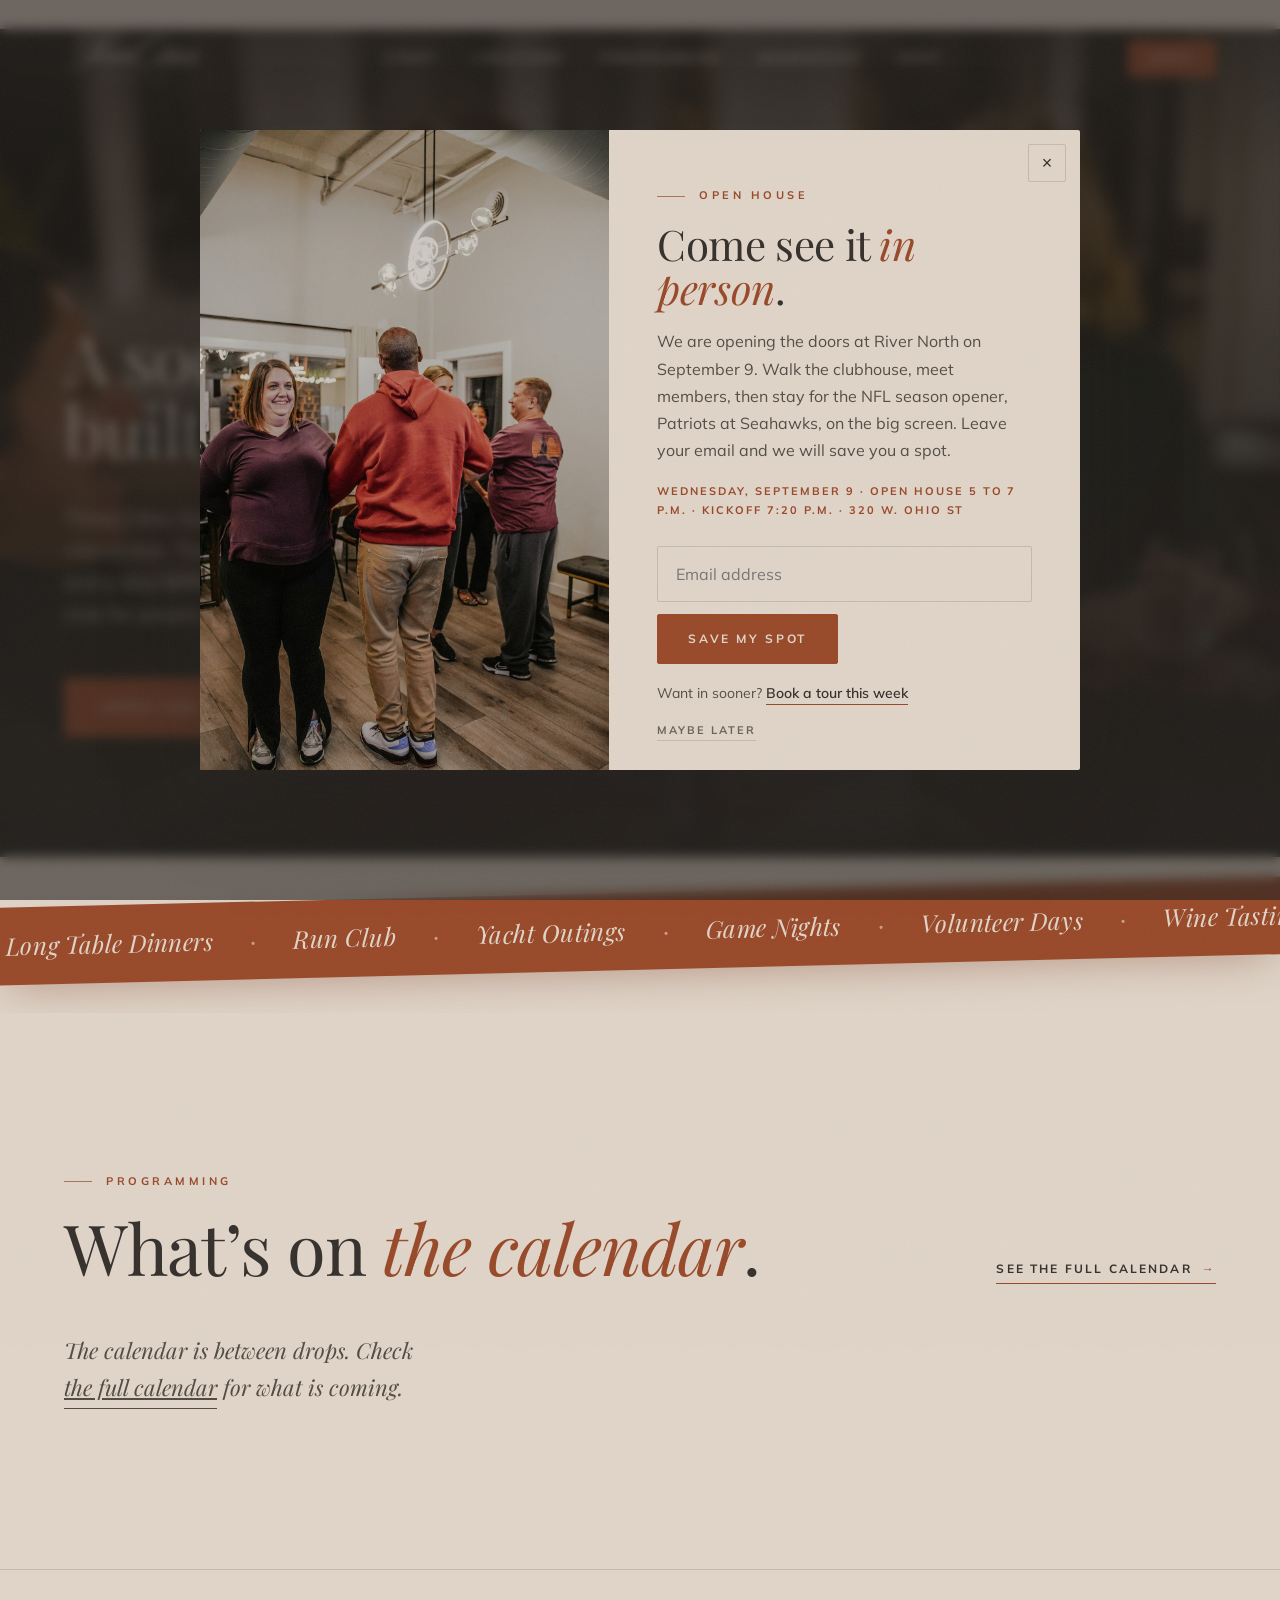
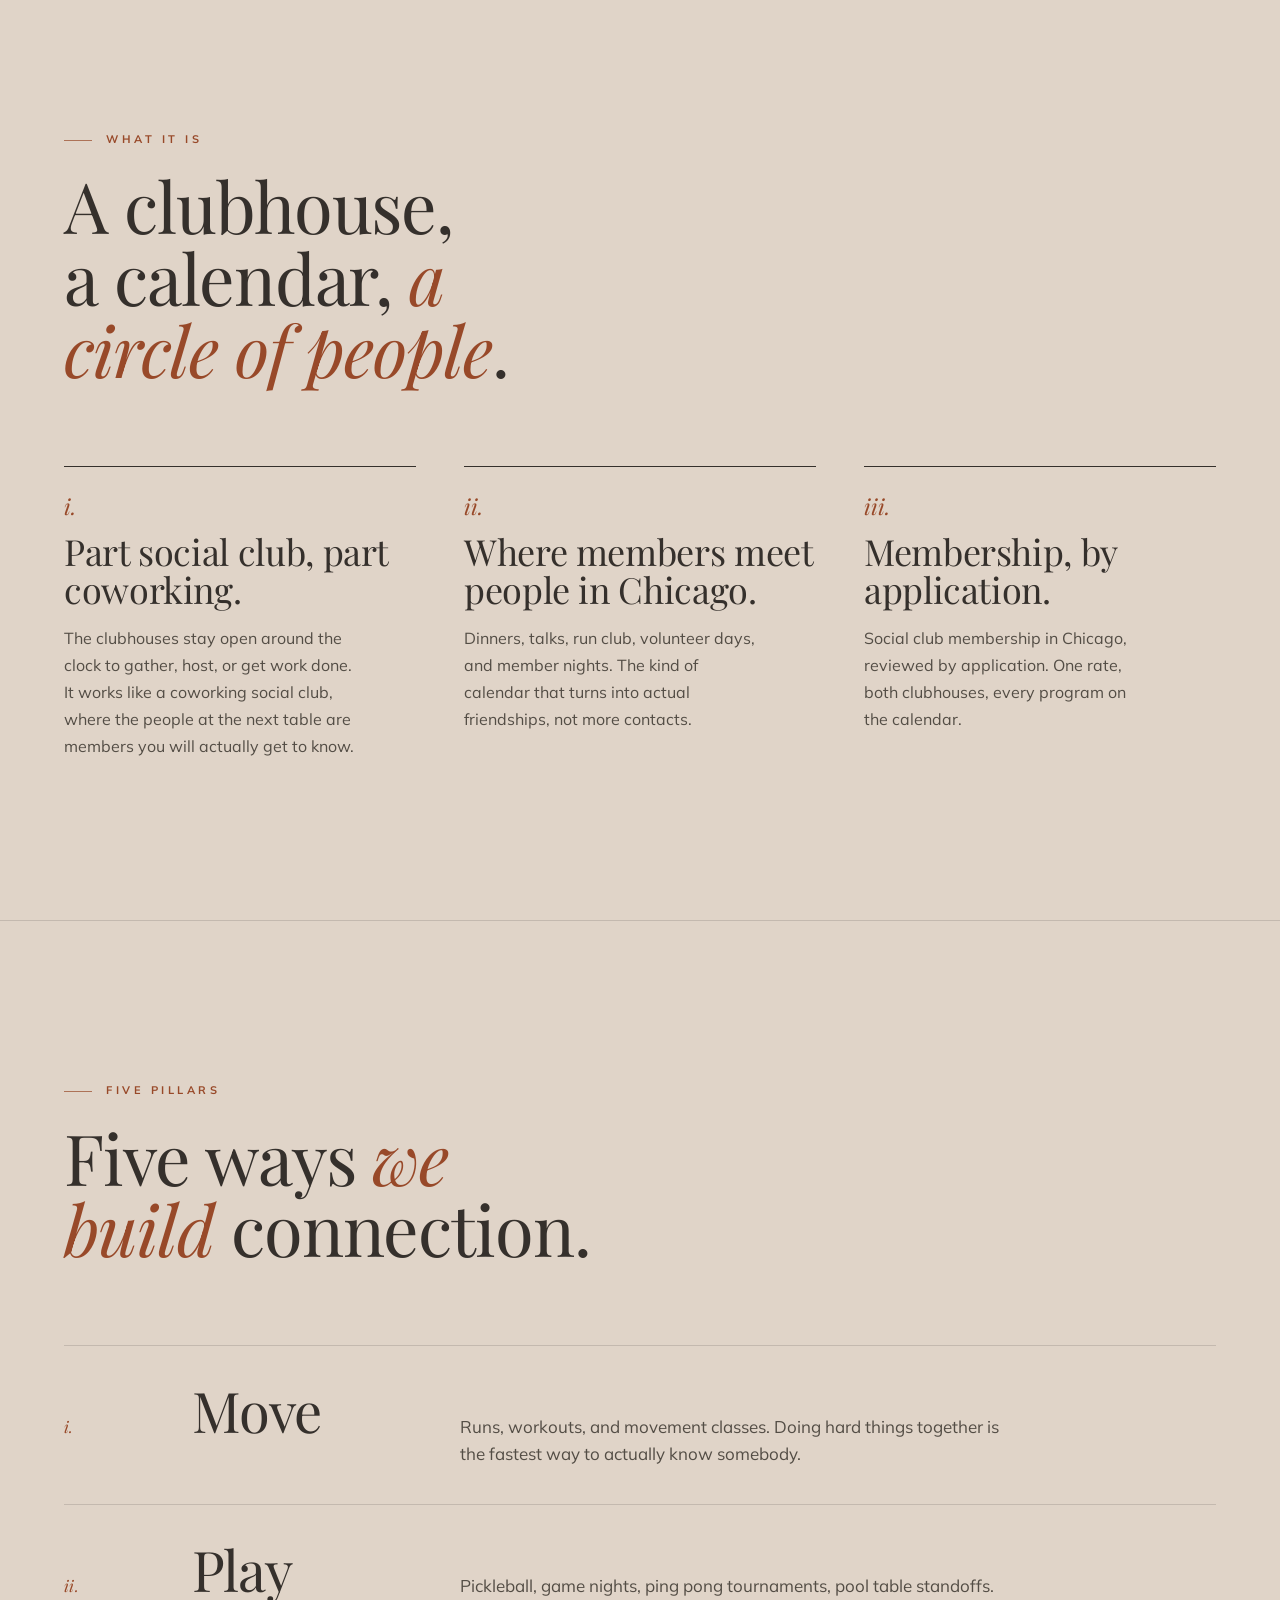
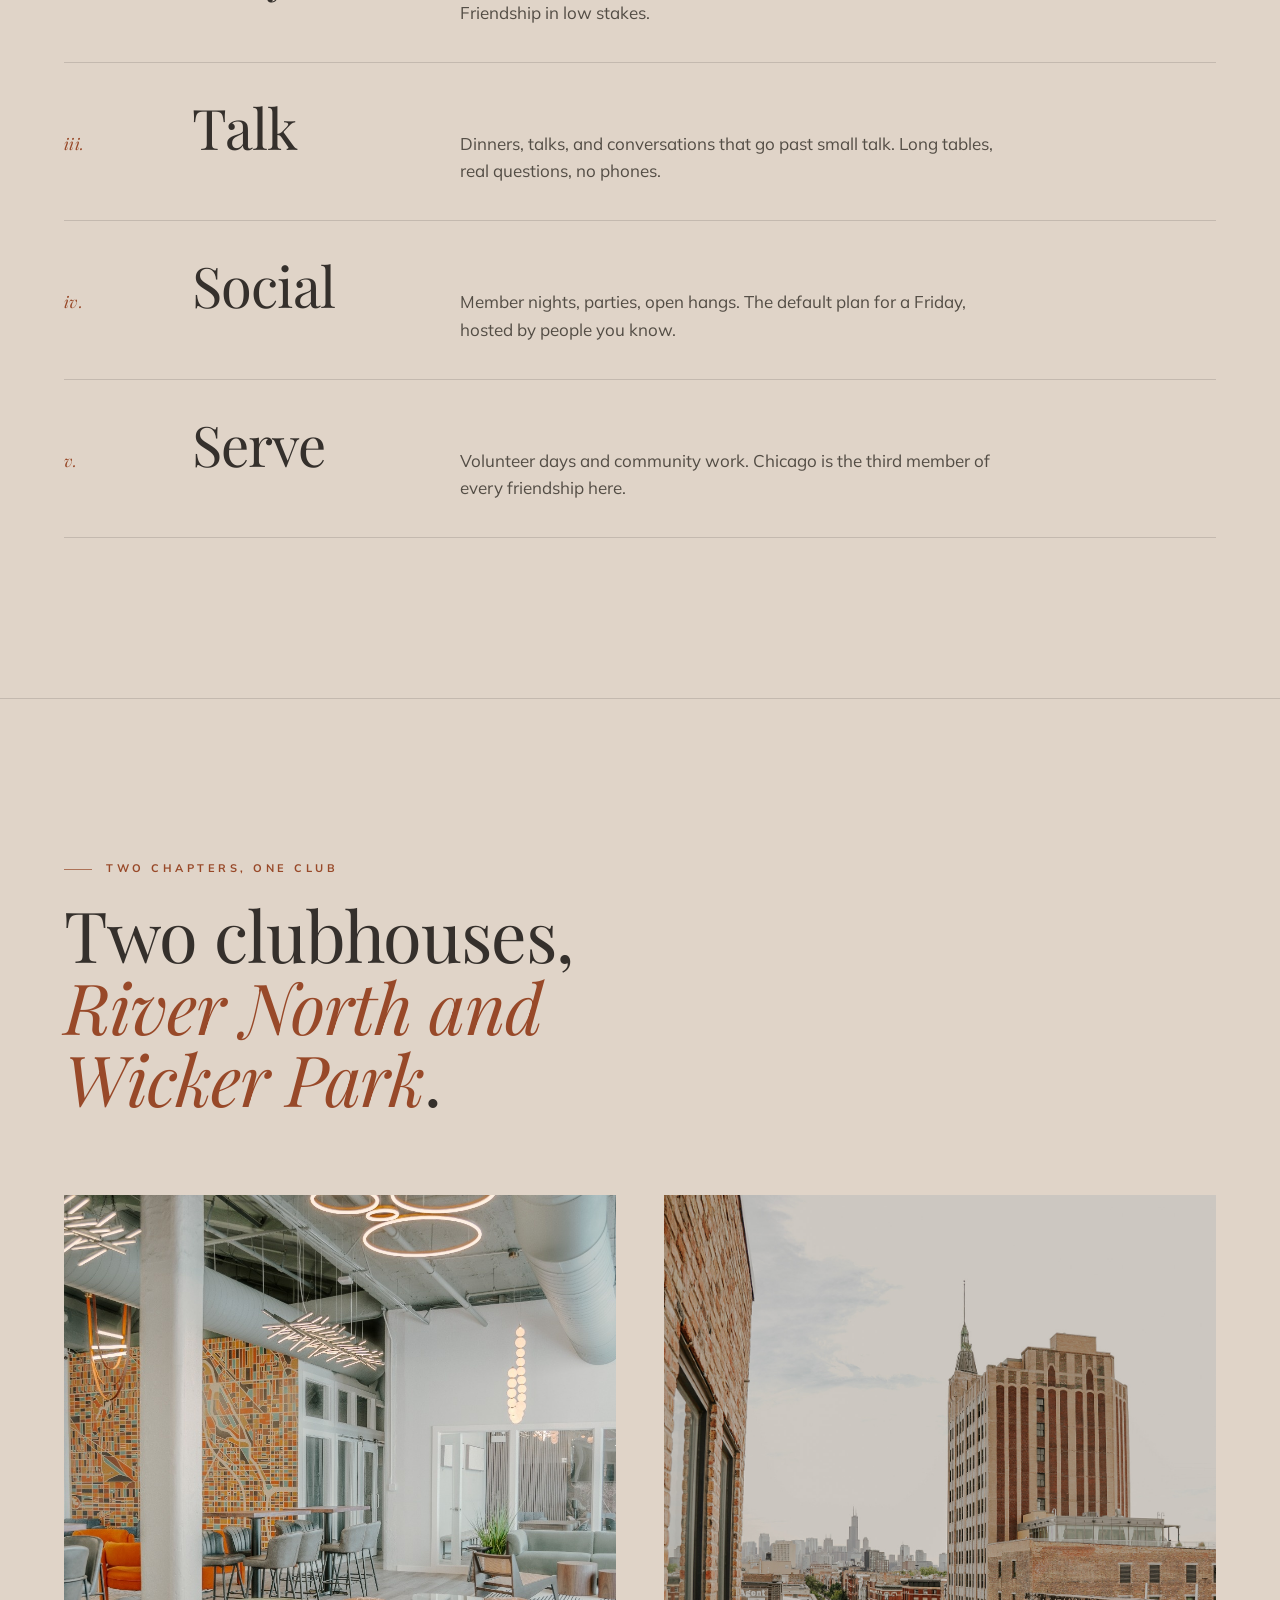
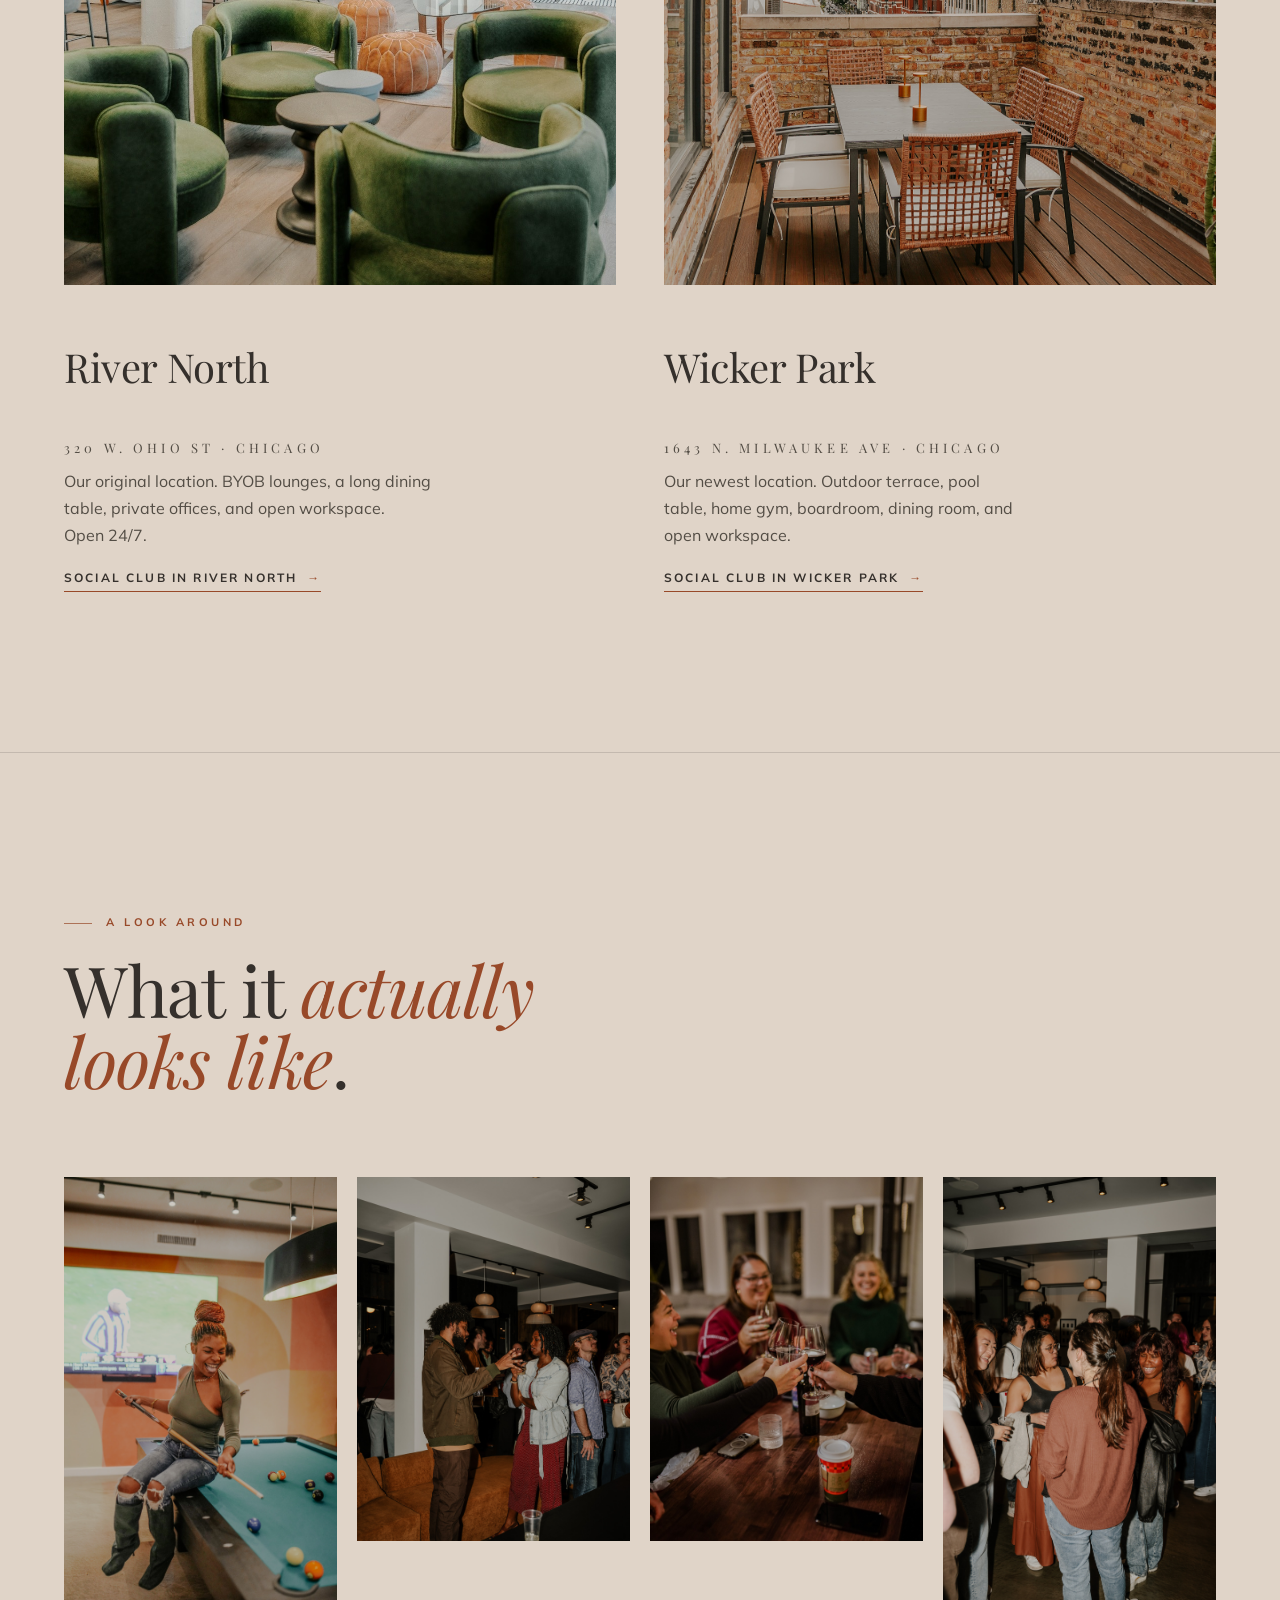
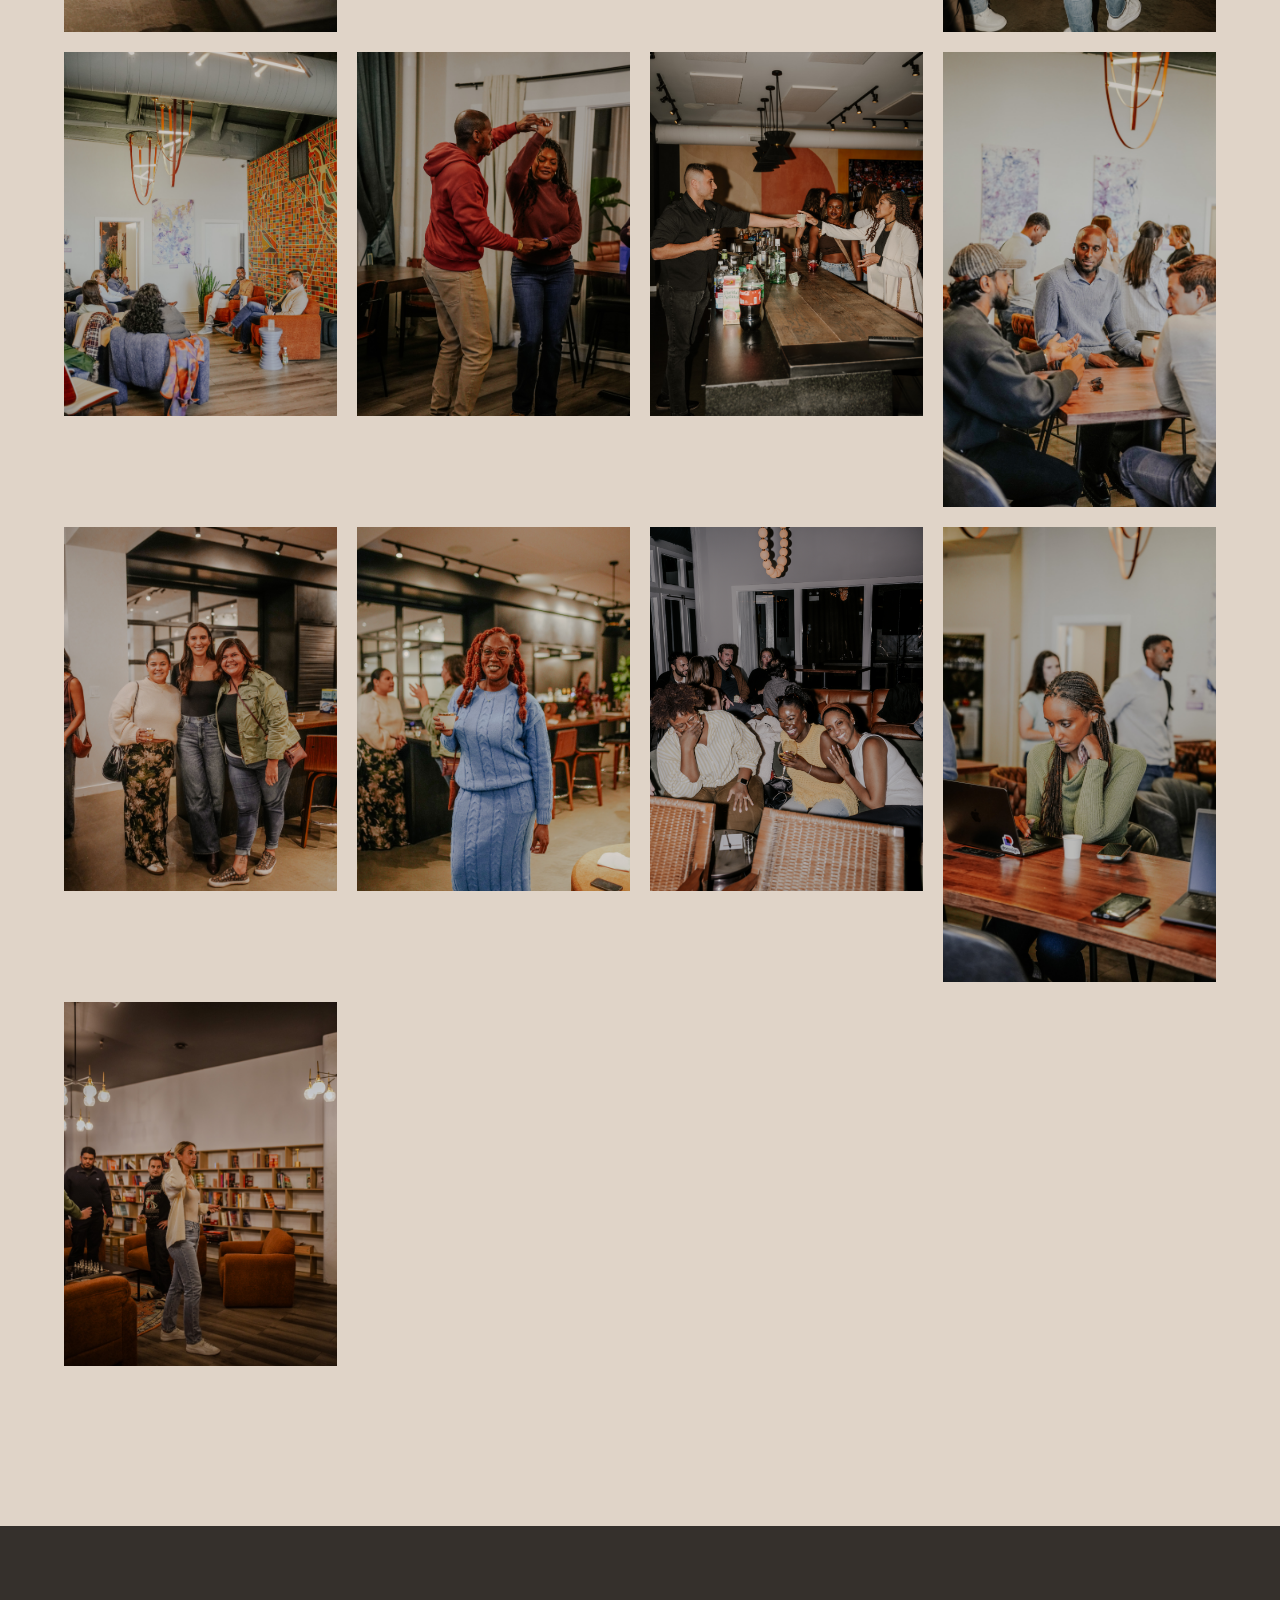
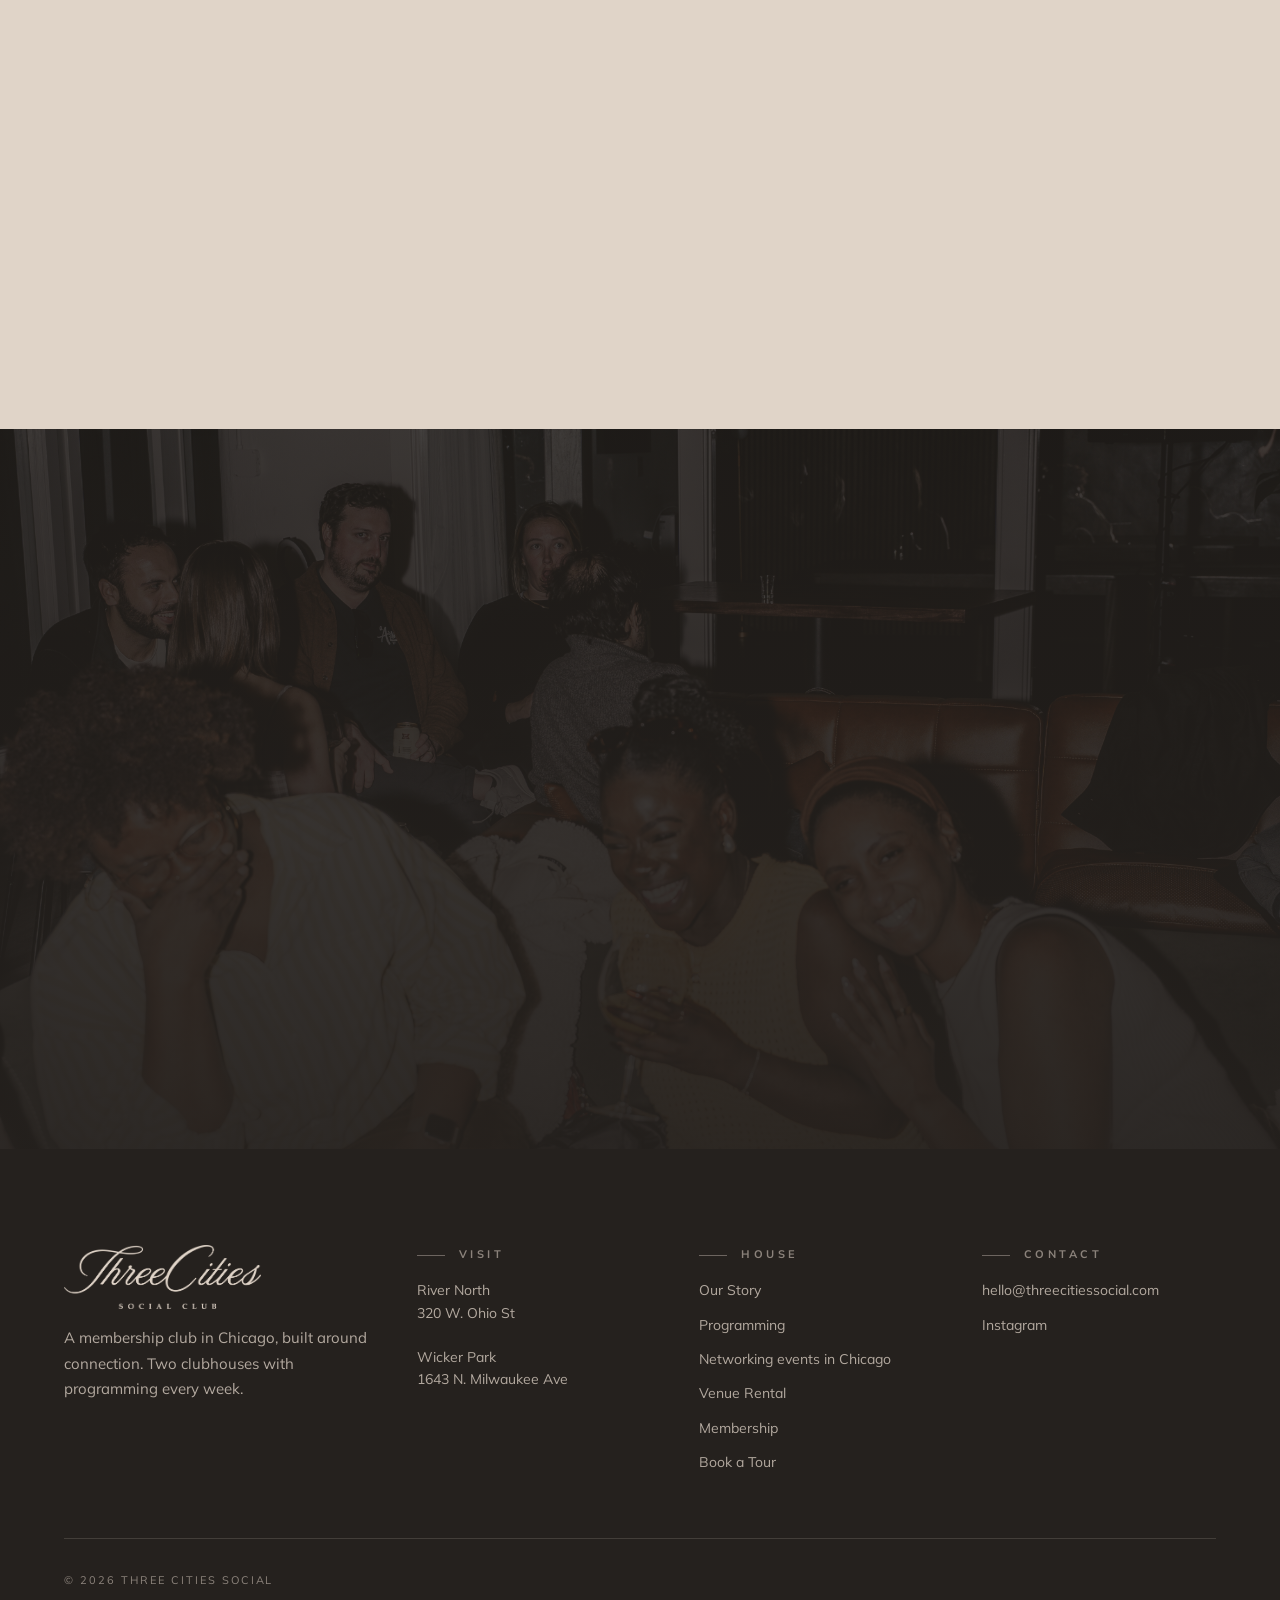
==== commit 02a251cf: "Serve the homepage hero photo from uploads instead of Squarespace Last remaining Squarespace CDN dep" ====
--- a/site/index.html
+++ b/site/index.html
@@ -622,7 +622,7 @@
 <!-- ============================== HERO ============================== -->
 <section class="hero" id="top" data-screen-label="02 Hero">
   <div class="hero__media" aria-hidden="true">
-    <img class="kenburns" src="https://images.squarespace-cdn.com/content/v1/68beeb47f4532e51e24b78f6/63d46ab3-a099-4526-b0cb-5759823ed937/TC+Nov+Event-44.jpg?format=2500w" alt="Members raising glasses around a long table" />
+    <img class="kenburns" src="../uploads/TC%20Nov%20Event-43.jpg" alt="Members raising glasses around a long table" />
   </div>
 
   <div class="hero__inner">
